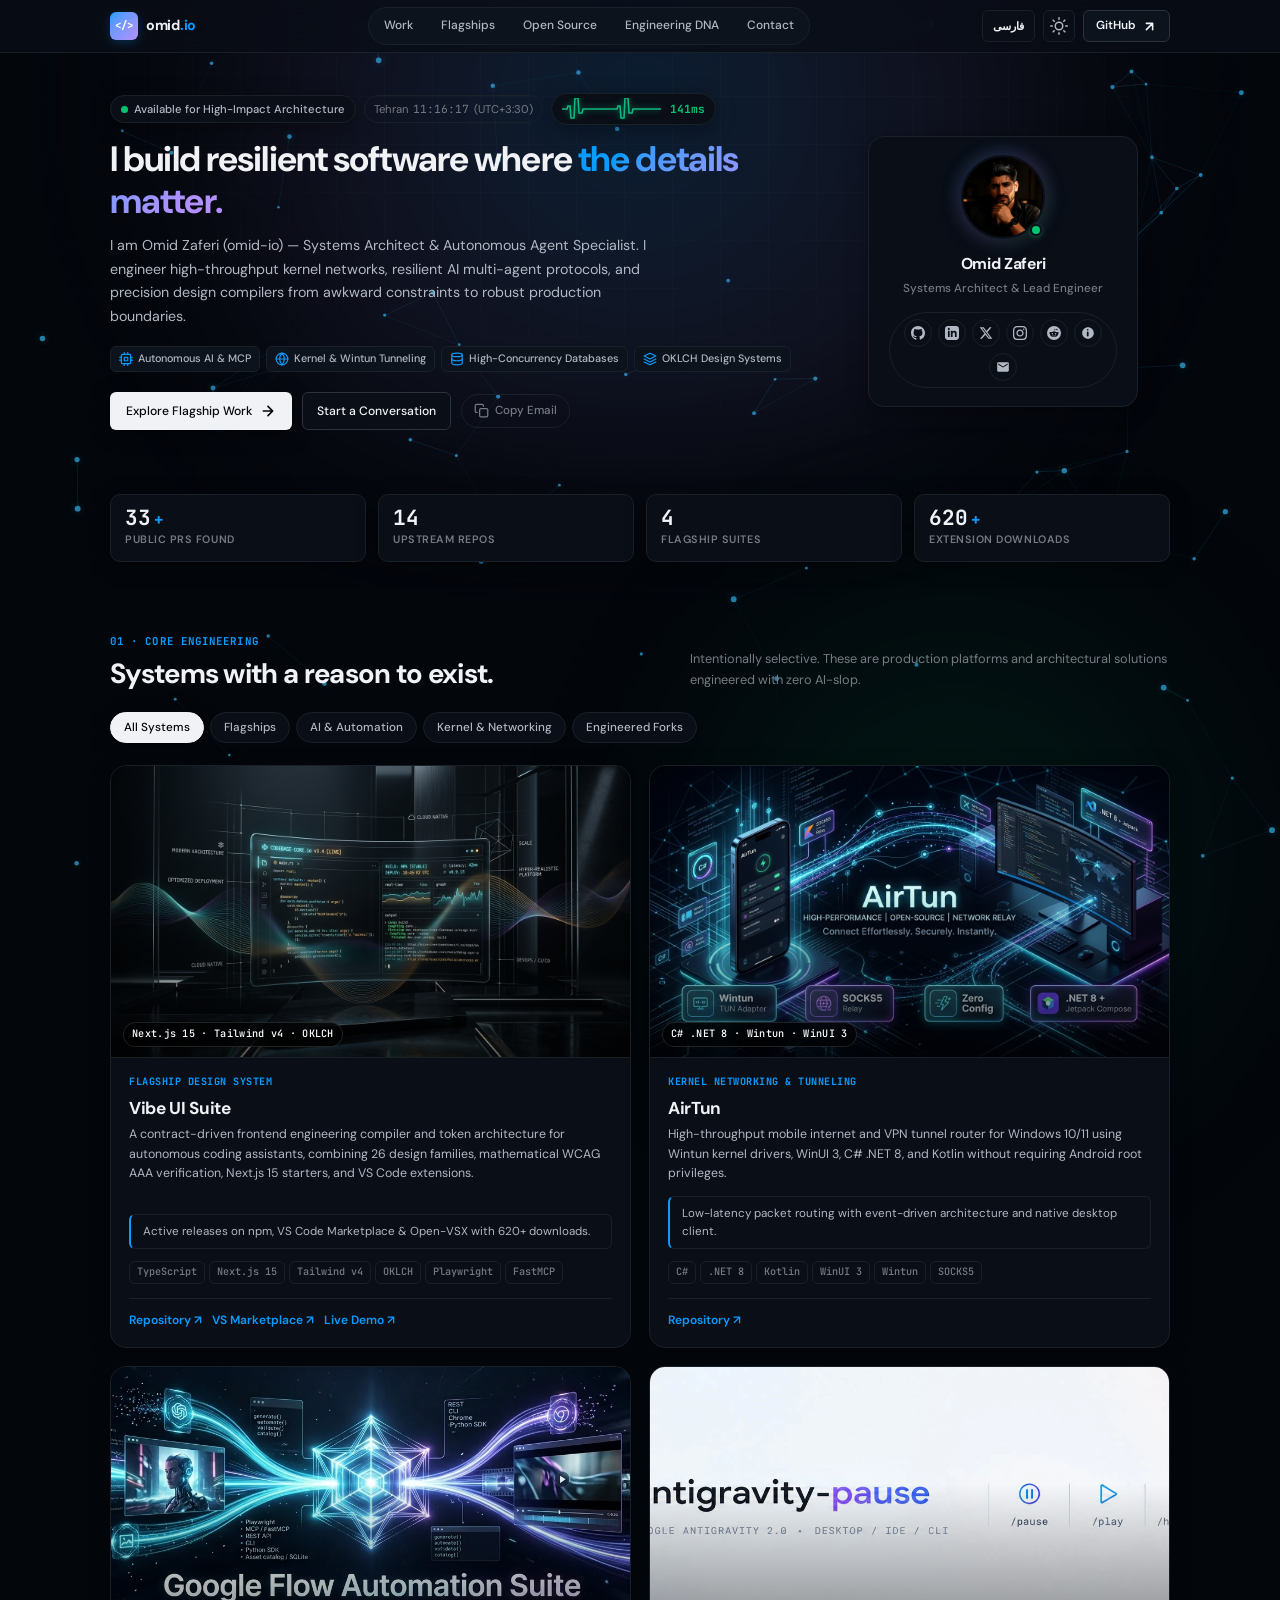
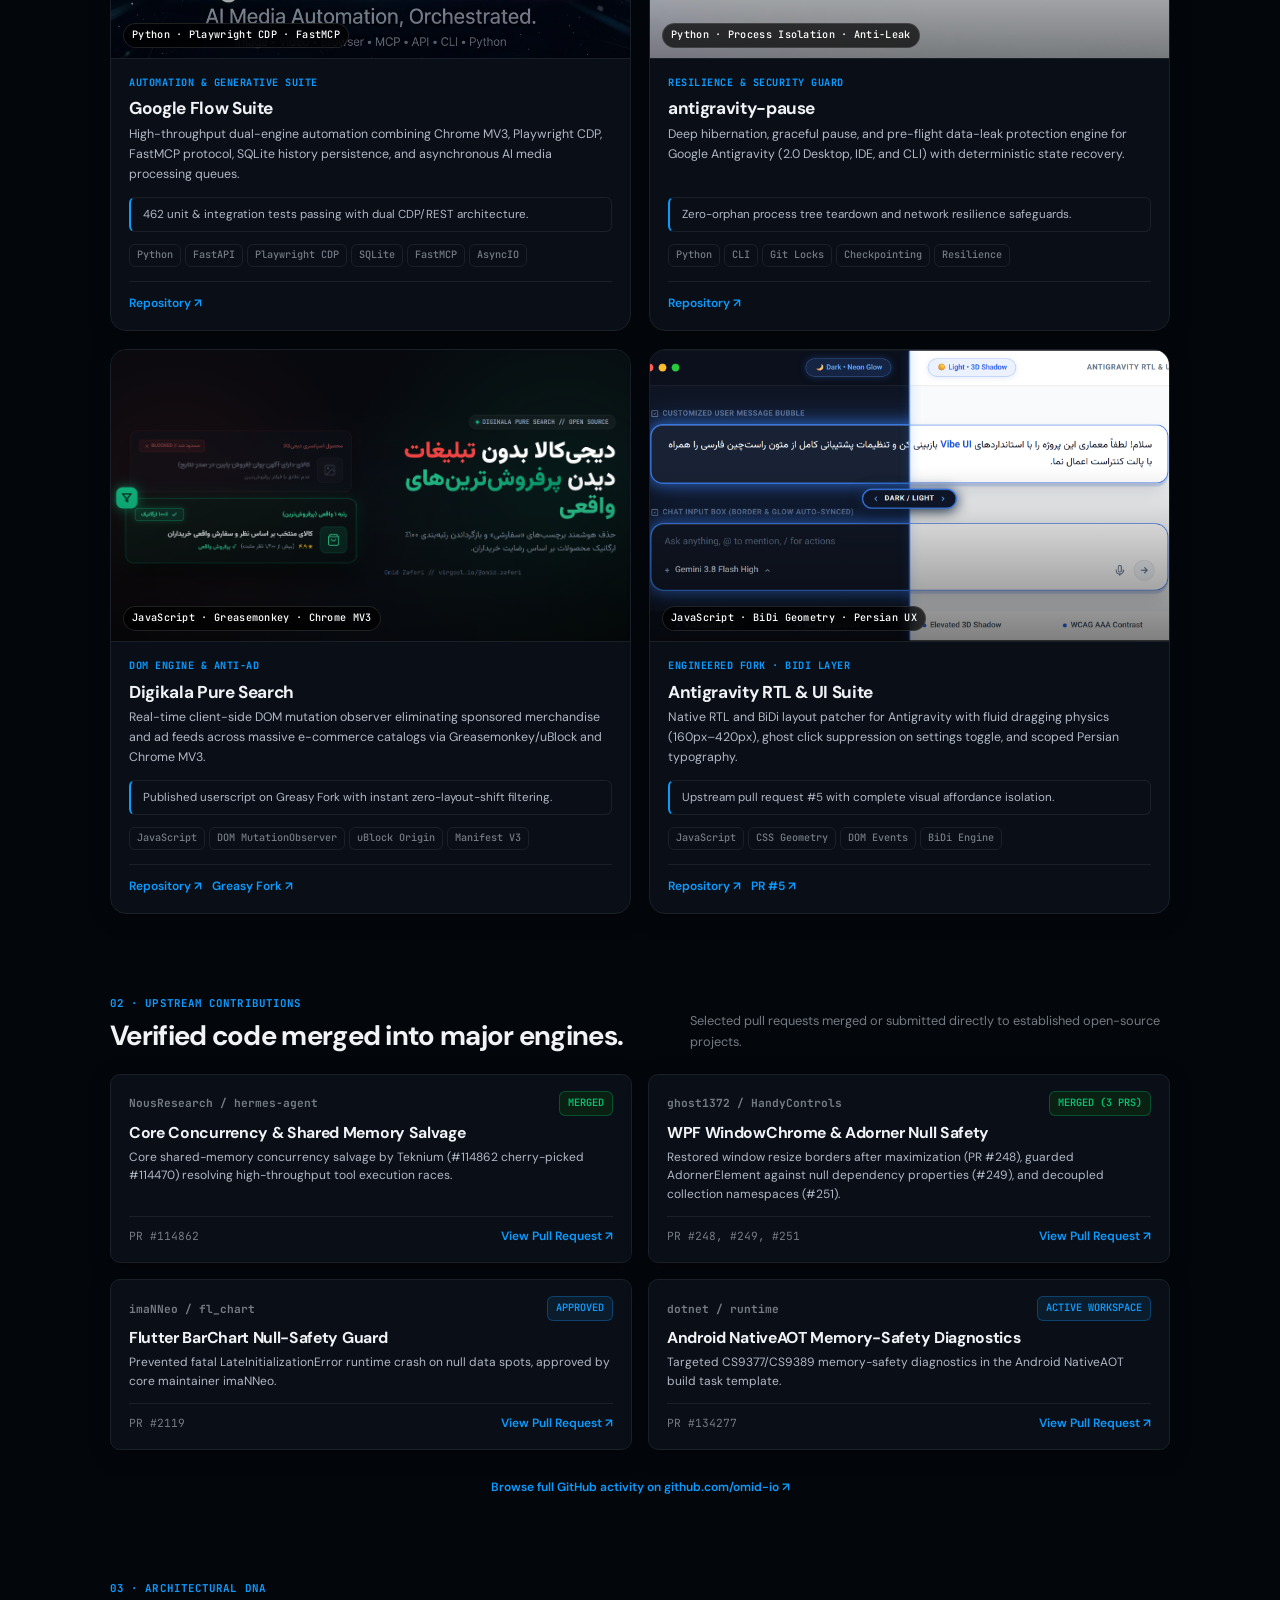
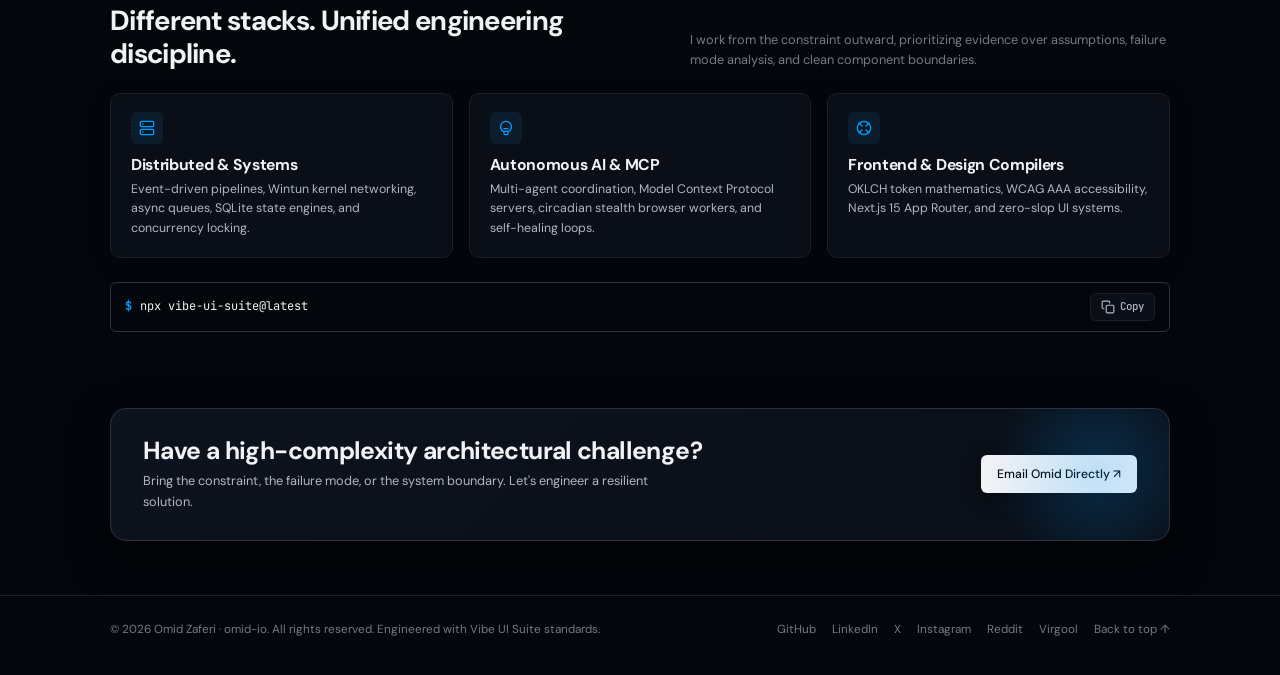
==== index.html @ 686bd42b "refactor(ui): apply true high-end minimalism, downscale typography and compact hero avatar" ====
<!DOCTYPE html>
<html lang="en" dir="ltr" data-theme="dark">
<head>
  <meta charset="utf-8">
  <meta name="viewport" content="width=device-width, initial-scale=1">
  <title>Omid Zaferi (omid-io) — Software Architect & Systems Engineer</title>
  
  <meta name="description" content="Omid Zaferi (omid-io) — Systems Architect & Autonomous Agent Specialist. Engineering high-throughput kernel networks, resilient AI multi-agent protocols, and precision design compilers.">
  <meta name="keywords" content="Omid Zaferi, omid-io, Software Architect, Systems Engineer, Autonomous AI Agents, FastMCP, Model Context Protocol, Wintun, Kernel Networking, Vibe UI Suite, C#, Python, TypeScript, Next.js">
  <meta name="author" content="Omid Zaferi">
  <meta name="robots" content="index, follow">
  
  <!-- Canonical & Multi-Language Alternates -->
  <link rel="canonical" href="https://omid-io.github.io/">
  <link rel="alternate" hreflang="en" href="https://omid-io.github.io/">
  <link rel="alternate" hreflang="fa" href="https://omid-io.github.io/">
  <link rel="alternate" hreflang="x-default" href="https://omid-io.github.io/">

  <!-- OpenGraph Metadata -->
  <meta property="og:type" content="profile">
  <meta property="og:site_name" content="omid.io">
  <meta property="og:url" content="https://omid-io.github.io/">
  <meta property="og:title" content="Omid Zaferi (omid-io) — Software Architect & Systems Engineer">
  <meta property="og:description" content="Engineering high-throughput kernel networks, resilient AI multi-agent protocols, and precision design compilers.">
  <meta property="og:image" content="https://github.com/omid-io/omid-io/raw/main/assets/omid_github_header_slim.jpg">
  <meta property="og:image:width" content="1200">
  <meta property="og:image:height" content="630">
  <meta property="og:image:alt" content="Omid Zaferi — Software Architect & Systems Engineer">
  <meta property="og:locale" content="en_US">
  <meta property="og:locale:alternate" content="fa_IR">

  <!-- Twitter Metadata -->
  <meta name="twitter:card" content="summary_large_image">
  <meta name="twitter:site" content="@omid_io">
  <meta name="twitter:creator" content="@omid_io">
  <meta name="twitter:title" content="Omid Zaferi (omid-io) — Software Architect & Systems Engineer">
  <meta name="twitter:description" content="Engineering high-throughput kernel networks, resilient AI multi-agent protocols, and precision design compilers.">
  <meta name="twitter:image" content="https://github.com/omid-io/omid-io/raw/main/assets/omid_github_header_slim.jpg">

  <!-- Favicon & Touch Icon -->
  <link rel="icon" href="assets/omid-portrait.png" type="image/png">
  <link rel="apple-touch-icon" href="assets/omid-portrait.png">

  <!-- Preconnect & External CSS -->
  <link rel="preconnect" href="https://fonts.googleapis.com">
  <link rel="preconnect" href="https://fonts.gstatic.com" crossorigin>
  <link rel="stylesheet" href="styles.css">

  <!-- Comprehensive Structured Data Graph (JSON-LD) -->
  <script type="application/ld+json">
  {
    "@context": "https://schema.org",
    "@graph": [
      {
        "@type": "WebSite",
        "@id": "https://omid-io.github.io/#website",
        "url": "https://omid-io.github.io/",
        "name": "Omid Zaferi Portfolio",
        "description": "Software Architect & Autonomous AI Agent Specialist",
        "publisher": {
          "@id": "https://omid-io.github.io/#person"
        },
        "inLanguage": ["en", "fa"]
      },
      {
        "@type": "ProfilePage",
        "@id": "https://omid-io.github.io/#profilepage",
        "url": "https://omid-io.github.io/",
        "name": "Omid Zaferi (omid-io) — Software Architect & Systems Engineer",
        "isPartOf": {
          "@id": "https://omid-io.github.io/#website"
        },
        "mainEntity": {
          "@id": "https://omid-io.github.io/#person"
        }
      },
      {
        "@type": "Person",
        "@id": "https://omid-io.github.io/#person",
        "name": "Omid Zaferi",
        "alternateName": "omid-io",
        "url": "https://omid-io.github.io/",
        "image": "https://omid-io.github.io/assets/omid-portrait.png",
        "jobTitle": "Software Architect & Systems Engineer",
        "knowsAbout": [
          "Systems Architecture",
          "Autonomous AI Agents",
          "Model Context Protocol (MCP)",
          "FastMCP",
          "Kernel Networking",
          "Wintun Drivers",
          "WinUI 3",
          ".NET 8",
          "Next.js 15",
          "Tailwind CSS v4",
          "OKLCH Design Systems",
          "WCAG AAA Accessibility"
        ],
        "knowsLanguage": ["en", "fa"],
        "sameAs": [
          "https://github.com/omid-io",
          "https://linkedin.com/in/omid-zaferi",
          "https://x.com/omid_io",
          "https://instagram.com/omid.zaferi",
          "https://www.reddit.com/user/omid-io/",
          "https://virgool.io/@omid.zaferi"
        ]
      },
      {
        "@type": "ItemList",
        "name": "Flagship Engineering Systems",
        "description": "Production platforms and architectural solutions engineered by Omid Zaferi",
        "itemListElement": [
          {
            "@type": "SoftwareApplication",
            "position": 1,
            "name": "Vibe UI Suite",
            "applicationCategory": "DeveloperApplication",
            "operatingSystem": "Cross-platform",
            "url": "https://github.com/omid-io/vibe-ui-suite",
            "description": "Contract-driven frontend engineering compiler and token architecture for autonomous coding assistants."
          },
          {
            "@type": "SoftwareApplication",
            "position": 2,
            "name": "AirTun",
            "applicationCategory": "NetworkingApplication",
            "operatingSystem": "Windows 10/11, Android",
            "url": "https://github.com/omid-io/AirTun",
            "description": "High-throughput mobile internet and VPN tunnel router using Wintun kernel drivers and WinUI 3."
          },
          {
            "@type": "SoftwareApplication",
            "position": 3,
            "name": "Google Flow Suite",
            "applicationCategory": "DeveloperApplication",
            "operatingSystem": "Cross-platform",
            "url": "https://github.com/omid-io/google-flow-suite",
            "description": "Dual-engine automation combining Chrome MV3, Playwright CDP, FastMCP, and SQLite history persistence."
          },
          {
            "@type": "SoftwareApplication",
            "position": 4,
            "name": "antigravity-pause",
            "applicationCategory": "SecurityApplication",
            "operatingSystem": "Cross-platform",
            "url": "https://github.com/omid-io/antigravity-pause",
            "description": "Deep hibernation, graceful pause, and pre-flight data-leak protection engine for Google Antigravity."
          },
          {
            "@type": "SoftwareApplication",
            "position": 5,
            "name": "Digikala Pure Search",
            "applicationCategory": "BrowserExtension",
            "operatingSystem": "Browser",
            "url": "https://github.com/omid-io/digikala-pure-search",
            "description": "Real-time client-side DOM mutation observer eliminating sponsored merchandise and ad feeds."
          },
          {
            "@type": "SoftwareApplication",
            "position": 6,
            "name": "Antigravity RTL & UI Suite",
            "applicationCategory": "BrowserExtension",
            "operatingSystem": "Browser",
            "url": "https://github.com/omid-io/antigravity-rtl",
            "description": "Native RTL and BiDi layout patcher for Google Antigravity with fluid dragging physics."
          }
        ]
      }
    ]
  }
  </script>
</head>

<body>
  <!-- Accessibility Skip Navigation Link -->
  <a href="#mainContent" class="skip-link">Skip to main content</a>

  <!-- Interactive Neural Mesh Background Canvas -->
  <canvas id="neural-canvas" aria-hidden="true"></canvas>

  <!-- Ambient Atmospheric Lighting Elements -->
  <div class="ambient-glow-top" aria-hidden="true"></div>
  <div class="ambient-glow-bottom" aria-hidden="true"></div>

  <!-- Primary Sticky Header Navigation -->
  <header class="site-header" role="banner">
    <div class="container nav-container">
      <a class="brand-link" href="#hero" aria-label="Omid Zaferi Home">
        <div class="brand-logo-frame">&lt;/&gt;</div>
        <span class="brand-name">omid<span>.io</span></span>
      </a>

      <nav class="nav-menu" id="navMenu" aria-label="Main Navigation">
        <a href="#work" class="nav-item" data-i18n="nav.work">Work</a>
        <a href="#flagships" class="nav-item" data-i18n="nav.flagships">Flagships</a>
        <a href="#opensource" class="nav-item" data-i18n="nav.opensource">Open Source</a>
        <a href="#dna" class="nav-item" data-i18n="nav.dna">Engineering DNA</a>
        <a href="#contact" class="nav-item" data-i18n="nav.contact">Contact</a>
      </nav>

      <div class="nav-actions">
        <!-- Language Switcher -->
        <button id="langSwitchBtn" class="lang-switch-btn" type="button" aria-label="Switch language">فارسی</button>

        <!-- Theme Toggle -->
        <button id="themeToggleBtn" class="icon-btn" type="button" aria-label="Toggle theme">
          <svg width="18" height="18" viewBox="0 0 24 24" fill="none" stroke="currentColor" stroke-width="2" stroke-linecap="round" stroke-linejoin="round">
            <circle cx="12" cy="12" r="5"></circle>
            <path d="M12 1v2M12 21v2M4.22 4.22l1.42 1.42M18.36 18.36l1.42 1.42M1 12h2M21 12h2M4.22 19.78l1.42-1.42M18.36 5.64l1.42-1.42"></path>
          </svg>
        </button>

        <!-- GitHub Profile Direct Link -->
        <a class="github-cta-btn" href="https://github.com/omid-io" target="_blank" rel="noreferrer" aria-label="GitHub Profile">
          <span>GitHub</span>
          <svg width="15" height="15" viewBox="0 0 24 24" fill="none" stroke="currentColor" stroke-width="2.5" stroke-linecap="round" stroke-linejoin="round" aria-hidden="true">
            <path d="M7 17l9.2-9.2M17 17V7H7"></path>
          </svg>
        </a>

        <!-- Mobile Drawer Toggle -->
        <button id="menuToggleBtn" class="icon-btn menu-toggle-btn" type="button" aria-label="Open mobile navigation">
          <svg width="20" height="20" viewBox="0 0 24 24" fill="none" stroke="currentColor" stroke-width="2" stroke-linecap="round" stroke-linejoin="round">
            <line x1="3" y1="12" x2="21" y2="12"></line>
            <line x1="3" y1="6" x2="21" y2="6"></line>
            <line x1="3" y1="18" x2="21" y2="18"></line>
          </svg>
        </button>
      </div>
    </div>
  </header>

  <main id="mainContent" role="main">
    <!-- Hero Section -->
    <section class="hero-section" id="hero">
      <div class="container hero-layout">
        <!-- Hero Information Column -->
        <div class="hero-info-col">
          <div class="status-pill-group">
            <div class="status-pill">
              <span class="pulse-dot" aria-hidden="true"></span>
              <span data-i18n="hero.status">Available for High-Impact Architecture</span>
            </div>
            <div class="clock-pill" id="tehranClock">
              Tehran <bdi class="mono-data">00:00:00</bdi> (UTC+3:30)
            </div>
            <div class="pulse-telemetry-badge" title="Anti-Leak Non-Sanctioned Probe Latency">
              <canvas id="pulse-canvas" width="100" height="22"></canvas>
              <span class="latency-indicator"><bdi id="live-latency-val" class="mono-data">138ms</bdi></span>
            </div>
          </div>

          <h1 class="hero-title">
            <span data-i18n="hero.greeting">I build resilient software where</span>
            <span class="accent-gradient" data-i18n="hero.greetingAccent">the details matter.</span>
          </h1>

          <p class="hero-description" data-i18n="hero.bio">
            I am Omid Zaferi (omid-io) — Systems Architect &amp; Autonomous Agent Specialist. I engineer high-throughput kernel networks, resilient AI multi-agent protocols, and precision design compilers from awkward constraints to robust production boundaries.
          </p>

          <div class="specialization-tags">
            <div class="spec-tag">
              <svg width="14" height="14" viewBox="0 0 24 24" fill="none" stroke="currentColor" stroke-width="2" stroke-linecap="round" stroke-linejoin="round" aria-hidden="true"><rect x="4" y="4" width="16" height="16" rx="2"/><rect x="9" y="9" width="6" height="6"/><path d="M9 1v3M15 1v3M9 20v3M15 20v3M20 9h3M20 14h3M1 9h3M1 14h3"/></svg>
              <span>Autonomous AI &amp; MCP</span>
            </div>
            <div class="spec-tag">
              <svg width="14" height="14" viewBox="0 0 24 24" fill="none" stroke="currentColor" stroke-width="2" stroke-linecap="round" stroke-linejoin="round" aria-hidden="true"><circle cx="12" cy="12" r="10"/><path d="M2 12h20M12 2a15.3 15.3 0 0 1 4 10 15.3 15.3 0 0 1-4 10 15.3 15.3 0 0 1-4-10 15.3 15.3 0 0 1 4-10z"/></svg>
              <span>Kernel &amp; Wintun Tunneling</span>
            </div>
            <div class="spec-tag">
              <svg width="14" height="14" viewBox="0 0 24 24" fill="none" stroke="currentColor" stroke-width="2" stroke-linecap="round" stroke-linejoin="round" aria-hidden="true"><ellipse cx="12" cy="5" rx="9" ry="3"/><path d="M21 12c0 1.66-4 3-9 3s-9-1.34-9-3"/><path d="M3 5v14c0 1.66 4 3 9 3s9-1.34 9-3V5"/></svg>
              <span>High-Concurrency Databases</span>
            </div>
            <div class="spec-tag">
              <svg width="14" height="14" viewBox="0 0 24 24" fill="none" stroke="currentColor" stroke-width="2" stroke-linecap="round" stroke-linejoin="round" aria-hidden="true"><polygon points="12 2 2 7 12 12 22 7 12 2"/><polyline points="2 17 12 22 22 17"/><polyline points="2 12 12 17 22 12"/></svg>
              <span>OKLCH Design Systems</span>
            </div>
          </div>

          <div class="hero-cta-group">
            <a href="#work" class="btn-primary">
              <span data-i18n="hero.ctaWork">Explore Flagship Work</span>
              <svg class="arrow-icon" width="16" height="16" viewBox="0 0 24 24" fill="none" stroke="currentColor" stroke-width="2.5" stroke-linecap="round" stroke-linejoin="round" aria-hidden="true">
                <path d="M5 12h14M12 5l7 7-7 7"></path>
              </svg>
            </a>

            <a href="#contact" class="btn-secondary" data-i18n="hero.ctaContact">Start a Conversation</a>

            <button id="copyEmailBtn" class="copy-email-btn" type="button" aria-label="Copy email address">
              <svg width="15" height="15" viewBox="0 0 24 24" fill="none" stroke="currentColor" stroke-width="2" stroke-linecap="round" stroke-linejoin="round" aria-hidden="true">
                <rect x="9" y="9" width="13" height="13" rx="2" ry="2"></rect>
                <path d="M5 15H4a2 2 0 0 1-2-2V4a2 2 0 0 1 2-2h9a2 2 0 0 1 2 2v1"></path>
              </svg>
              <span data-i18n="hero.copyEmail">Copy Email</span>
              <span id="copyTooltip" class="copy-tooltip" data-i18n="hero.emailCopied">Email Copied!</span>
            </button>
          </div>
        </div>

        <!-- Hero Visual Side: Personal Portrait & Social Dock -->
        <div class="hero-visual-card spotlight-card">
          <div class="avatar-halo-wrapper">
            <div class="avatar-halo-ring"></div>
            <div class="avatar-image-frame">
              <img src="assets/omid-portrait.png" alt="Omid Zaferi Portrait" width="84" height="84" loading="eager" decoding="async">
            </div>
            <div class="avatar-badge-online" title="Online & Operational"></div>
          </div>

          <div class="profile-card-name">Omid Zaferi</div>
          <p class="profile-card-role" data-i18n="hero.role">Systems Architect &amp; Lead Engineer</p>

          <!-- Social Media Dock -->
          <div class="social-dock" aria-label="Social Media Profiles">
            <!-- GitHub -->
            <a href="https://github.com/omid-io" target="_blank" rel="noreferrer" class="social-dock-link" aria-label="GitHub Profile" title="GitHub">
              <svg viewBox="0 0 24 24" aria-hidden="true"><path d="M12 0C5.37 0 0 5.37 0 12c0 5.31 3.435 9.795 8.205 11.385.6.105.825-.255.825-.57 0-.285-.015-1.23-.015-2.235-3.015.555-3.795-.735-4.035-1.41-.135-.345-.72-1.41-1.23-1.695-.42-.225-1.02-.78-.015-.795.945-.015 1.62.87 1.845 1.23 1.08 1.815 2.805 1.305 3.495.99.105-.78.42-1.305.765-1.605-2.67-.3-5.46-1.335-5.46-5.925 0-1.305.465-2.385 1.23-3.225-.12-.3-.54-1.53.12-3.18 0 0 1.005-.315 3.3 1.23.96-.27 1.98-.405 3-.405s2.04.135 3 .405c2.295-1.56 3.3-1.23 3.3-1.23.66 1.65.24 2.88.12 3.18.765.84 1.23 1.905 1.23 3.225 0 4.605-2.805 5.625-5.475 5.925.435.375.81 1.095.81 2.22 0 1.605-.015 2.895-.015 3.3 0 .315.225.69.825.57A12.02 12.02 0 0024 12c0-6.63-5.37-12-12-12z"/></svg>
            </a>

            <!-- LinkedIn -->
            <a href="https://linkedin.com/in/omid-zaferi" target="_blank" rel="noreferrer" class="social-dock-link" aria-label="LinkedIn Profile" title="LinkedIn">
              <svg viewBox="0 0 24 24" aria-hidden="true"><path d="M19 0h-14c-2.761 0-5 2.239-5 5v14c0 2.761 2.239 5 5 5h14c2.762 0 5-2.239 5-5v-14c0-2.761-2.238-5-5-5zm-11 19h-3v-11h3v11zm-1.5-12.268c-.966 0-1.75-.79-1.75-1.764s.784-1.764 1.75-1.764 1.75.79 1.75 1.764-.783 1.764-1.75 1.764zm13.5 12.268h-3v-5.604c0-3.368-4-3.113-4 0v5.604h-3v-11h3v1.765c1.396-2.586 7-2.777 7 2.476v6.759z"/></svg>
            </a>

            <!-- X / Twitter -->
            <a href="https://x.com/omid_io" target="_blank" rel="noreferrer" class="social-dock-link" aria-label="X Profile" title="X (Twitter)">
              <svg viewBox="0 0 24 24" aria-hidden="true"><path d="M18.244 2.25h3.308l-7.227 8.26 8.502 11.24H16.17l-5.214-6.817L4.99 21.75H1.68l7.73-8.835L1.254 2.25H8.08l4.713 6.231zm-1.161 17.52h1.833L7.084 4.126H5.117z"/></svg>
            </a>

            <!-- Instagram -->
            <a href="https://instagram.com/omid.zaferi" target="_blank" rel="noreferrer" class="social-dock-link" aria-label="Instagram Profile" title="Instagram (@omid.zaferi)">
              <svg viewBox="0 0 24 24" aria-hidden="true"><path d="M12 2.163c3.204 0 3.584.012 4.85.07 3.252.148 4.771 1.691 4.919 4.919.058 1.265.069 1.645.069 4.849 0 3.205-.012 3.584-.069 4.849-.149 3.225-1.664 4.771-4.919 4.919-1.266.058-1.644.07-4.85.07-3.204 0-3.584-.012-4.849-.07-3.26-.149-4.771-1.699-4.919-4.92-.058-1.265-.07-1.644-.07-4.849 0-3.204.013-3.583.07-4.849.149-3.227 1.664-4.771 4.919-4.919 1.266-.057 1.645-.069 4.849-.069zm0-2.163c-3.259 0-3.667.014-4.947.072-4.358.2-6.78 2.618-6.98 6.98-.059 1.281-.073 1.689-.073 4.948 0 3.259.014 3.668.072 4.948.2 4.358 2.618 6.78 6.98 6.98 1.281.058 1.689.072 4.948.072 3.259 0 3.668-.014 4.948-.072 4.354-.2 6.782-2.618 6.979-6.98.059-1.28.073-1.689.073-4.948 0-3.259-.014-3.667-.072-4.947-.196-4.354-2.617-6.78-6.979-6.98-1.281-.059-1.69-.073-4.949-.073zm0 5.838c-3.403 0-6.162 2.759-6.162 6.162s2.759 6.163 6.162 6.163 6.162-2.759 6.162-6.163c0-3.403-2.759-6.162-6.162-6.162zm0 10.162c-2.209 0-4-1.79-4-4 0-2.209 1.791-4 4-4s4 1.791 4 4c0 2.21-1.791 4-4 4zm6.406-11.845c-.796 0-1.441.645-1.441 1.44s.645 1.44 1.441 1.44c.795 0 1.439-.645 1.439-1.44s-.644-1.44-1.439-1.44z"/></svg>
            </a>

            <!-- Reddit -->
            <a href="https://www.reddit.com/user/omid-io/" target="_blank" rel="noreferrer" class="social-dock-link" aria-label="Reddit Profile" title="Reddit (u/omid-io)">
              <svg viewBox="0 0 24 24" aria-hidden="true"><path d="M12 0A12 12 0 0 0 0 12a12 12 0 0 0 12 12 12 12 0 0 0 12-12A12 12 0 0 0 12 0zm5.01 4.744c.688 0 1.25.561 1.25 1.249a1.25 1.25 0 0 1-2.498.056l-2.597-.547-.8 3.747c1.824.07 3.48.632 4.674 1.488.308-.309.73-.491 1.207-.491.968 0 1.754.786 1.754 1.754 0 .716-.435 1.333-1.01 1.614a3.111 3.111 0 0 1 .042.52c0 2.694-3.13 4.87-7.004 4.87-3.874 0-7.004-2.176-7.004-4.87 0-.183.015-.366.043-.534A1.748 1.748 0 0 1 4.028 12c0-.968.786-1.754 1.754-1.754.463 0 .898.196 1.207.49 1.207-.883 2.878-1.43 4.744-1.487l.885-4.182a.342.342 0 0 1 .14-.197.35.35 0 0 1 .238-.042l2.906.617a1.214 1.214 0 0 1 1.108-.701zM9.25 12C8.561 12 8 12.562 8 13.25c0 .687.561 1.248 1.25 1.248.687 0 1.248-.561 1.248-1.249 0-.688-.561-1.249-1.249-1.249zm5.5 0c-.687 0-1.248.561-1.248 1.25 0 .687.561 1.248 1.249 1.248.688 0 1.249-.561 1.249-1.249 0-.687-.562-1.249-1.25-1.249zm-5.466 3.99a.327.327 0 0 0-.231.094.33.33 0 0 0 0 .463c.842.842 2.484.913 2.961.913.477 0 2.105-.056 2.961-.913a.361.361 0 0 0 .029-.463.33.33 0 0 0-.464 0c-.547.533-1.684.73-2.512.73-.828 0-1.979-.196-2.512-.73a.326.326 0 0 0-.232-.095z"/></svg>
            </a>

            <!-- Virgool -->
            <a href="https://virgool.io/@omid.zaferi" target="_blank" rel="noreferrer" class="social-dock-link" aria-label="Virgool Profile" title="Virgool (ویرگول)">
              <svg viewBox="0 0 24 24" aria-hidden="true"><path d="M12 2C6.48 2 2 6.48 2 12s4.48 10 10 10 10-4.48 10-10S17.52 2 12 2zm1 14.5c0 .83-.67 1.5-1.5 1.5s-1.5-.67-1.5-1.5V11c0-.83.67-1.5 1.5-1.5s1.5.67 1.5 1.5v5.5zm-1.5-8.5c-.83 0-1.5-.67-1.5-1.5S10.67 5 11.5 5s1.5.67 1.5 1.5-.67 1.5-1.5 1.5z"/></svg>
            </a>

            <!-- Direct Email -->
            <a href="mailto:omidzaferi@gmail.com" class="social-dock-link" aria-label="Email Omid" title="Direct Email">
              <svg viewBox="0 0 24 24" aria-hidden="true"><path d="M20 4H4c-1.1 0-1.99.9-1.99 2L2 18c0 1.1.9 2 2 2h16c1.1 0 2-.9 2-2V6c0-1.1-.9-2-2-2zm0 4l-8 5-8-5V6l8 5 8-5v2z"/></svg>
            </a>
          </div>
        </div>
      </div>
    </section>

    <!-- Telemetry Bento Strip -->
    <section class="telemetry-strip" aria-label="Public Engineering Footprint">
      <div class="container">
        <div class="telemetry-grid">
          <div class="telemetry-card spotlight-card">
            <div class="telemetry-number"><bdi class="mono-data">33</bdi><span class="telemetry-plus">+</span></div>
            <div class="telemetry-label" data-i18n="hero.stats.prs">Public PRs Found</div>
          </div>
          <div class="telemetry-card spotlight-card">
            <div class="telemetry-number"><bdi class="mono-data">14</bdi></div>
            <div class="telemetry-label" data-i18n="hero.stats.upstream">Upstream Repos</div>
          </div>
          <div class="telemetry-card spotlight-card">
            <div class="telemetry-number"><bdi class="mono-data">4</bdi></div>
            <div class="telemetry-label" data-i18n="hero.stats.flagships">Flagship Suites</div>
          </div>
          <div class="telemetry-card spotlight-card">
            <div class="telemetry-number"><bdi class="mono-data">620</bdi><span class="telemetry-plus">+</span></div>
            <div class="telemetry-label" data-i18n="hero.stats.downloads">Extension Downloads</div>
          </div>
        </div>
      </div>
    </section>

    <!-- Core Systems & Flagships Section -->
    <section class="section-padding" id="work">
      <div class="container">
        <div class="section-head" id="flagships">
          <div>
            <div class="eyebrow" data-i18n="projects.eyebrow">01 · Core Engineering</div>
            <h2 class="section-title" data-i18n="projects.title">Systems with a reason to exist.</h2>
          </div>
          <p class="section-subtitle" data-i18n="projects.subtitle">
            Intentionally selective. These are production platforms and architectural solutions engineered with zero AI-slop.
          </p>
        </div>

        <!-- Filter Pill Tabs -->
        <div class="filter-tabs" role="tablist" aria-label="Filter Projects">
          <button class="filter-btn active" type="button" data-filter="all" data-i18n="filter.all">All Systems</button>
          <button class="filter-btn" type="button" data-filter="flagship" data-i18n="filter.flagship">Flagships</button>
          <button class="filter-btn" type="button" data-filter="ai" data-i18n="filter.ai">AI &amp; Automation</button>
          <button class="filter-btn" type="button" data-filter="network" data-i18n="filter.network">Kernel &amp; Networking</button>
          <button class="filter-btn" type="button" data-filter="extensions" data-i18n="filter.extensions">Engineered Forks</button>
        </div>

        <!-- Standardized 16:9 Banner Project Cards Grid -->
        <div class="projects-grid" id="projectsGrid">
          
          <!-- Project 1: Vibe UI Suite -->
          <article class="project-card spotlight-card" data-category="flagship ai">
            <div class="project-banner-frame">
              <img class="project-banner-img" src="assets/banners/vibe-ui-suite.jpg" alt="Vibe UI Suite Banner" loading="lazy" decoding="async">
              <div class="project-banner-overlay" aria-hidden="true"></div>
              <div class="project-banner-badge">Next.js 15 · Tailwind v4 · OKLCH</div>
            </div>
            <div class="project-card-body">
              <div class="project-card-header">
                <span class="project-tag" data-i18n="projects.items.vibe.tag">Flagship Design System</span>
              </div>
              <h3 class="project-card-title" data-i18n="projects.items.vibe.title">Vibe UI Suite</h3>
              <p class="project-card-desc" data-i18n="projects.items.vibe.desc">
                A contract-driven frontend engineering compiler and token architecture for autonomous coding assistants, combining 26 design families, mathematical WCAG AAA verification, Next.js 15 starters, and VS Code extensions.
              </p>
              <div class="project-proof-callout" data-i18n="projects.items.vibe.proof">
                Active releases on npm, VS Code Marketplace &amp; Open-VSX with 620+ downloads.
              </div>
              <div class="stack-chips-group">
                <span class="stack-chip">TypeScript</span>
                <span class="stack-chip">Next.js 15</span>
                <span class="stack-chip">Tailwind v4</span>
                <span class="stack-chip">OKLCH</span>
                <span class="stack-chip">Playwright</span>
                <span class="stack-chip">FastMCP</span>
              </div>
              <div class="project-card-actions">
                <a class="card-action-link" href="https://github.com/omid-io/vibe-ui-suite" target="_blank" rel="noreferrer" data-i18n="projects.viewRepo">Repository ↗</a>
                <a class="card-action-link" href="https://marketplace.visualstudio.com/items?itemName=omid-io.vibe-ui-vscode" target="_blank" rel="noreferrer" data-i18n="projects.vsMarketplace">VS Marketplace ↗</a>
                <a class="card-action-link" href="https://omid-io.github.io/vibe-ui-suite/" target="_blank" rel="noreferrer" data-i18n="projects.liveDemo">Live Demo ↗</a>
              </div>
            </div>
          </article>

          <!-- Project 2: AirTun -->
          <article class="project-card spotlight-card" data-category="flagship network">
            <div class="project-banner-frame">
              <img class="project-banner-img" src="assets/banners/airtun.jpg" alt="AirTun Banner" loading="lazy" decoding="async">
              <div class="project-banner-overlay" aria-hidden="true"></div>
              <div class="project-banner-badge">C# .NET 8 · Wintun · WinUI 3</div>
            </div>
            <div class="project-card-body">
              <div class="project-card-header">
                <span class="project-tag" data-i18n="projects.items.airtun.tag">Kernel Networking &amp; Tunneling</span>
              </div>
              <h3 class="project-card-title" data-i18n="projects.items.airtun.title">AirTun</h3>
              <p class="project-card-desc" data-i18n="projects.items.airtun.desc">
                High-throughput mobile internet and VPN tunnel router for Windows 10/11 using Wintun kernel drivers, WinUI 3, C# .NET 8, and Kotlin without requiring Android root privileges.
              </p>
              <div class="project-proof-callout" data-i18n="projects.items.airtun.proof">
                Low-latency packet routing with event-driven architecture and native desktop client.
              </div>
              <div class="stack-chips-group">
                <span class="stack-chip">C#</span>
                <span class="stack-chip">.NET 8</span>
                <span class="stack-chip">Kotlin</span>
                <span class="stack-chip">WinUI 3</span>
                <span class="stack-chip">Wintun</span>
                <span class="stack-chip">SOCKS5</span>
              </div>
              <div class="project-card-actions">
                <a class="card-action-link" href="https://github.com/omid-io/AirTun" target="_blank" rel="noreferrer" data-i18n="projects.viewRepo">Repository ↗</a>
              </div>
            </div>
          </article>

          <!-- Project 3: Google Flow Suite -->
          <article class="project-card spotlight-card" data-category="flagship ai">
            <div class="project-banner-frame">
              <img class="project-banner-img" src="assets/banners/google-flow-suite.webp" alt="Google Flow Suite Banner" loading="lazy" decoding="async">
              <div class="project-banner-overlay" aria-hidden="true"></div>
              <div class="project-banner-badge">Python · Playwright CDP · FastMCP</div>
            </div>
            <div class="project-card-body">
              <div class="project-card-header">
                <span class="project-tag" data-i18n="projects.items.flow.tag">Automation &amp; Generative Suite</span>
              </div>
              <h3 class="project-card-title" data-i18n="projects.items.flow.title">Google Flow Suite</h3>
              <p class="project-card-desc" data-i18n="projects.items.flow.desc">
                High-throughput dual-engine automation combining Chrome MV3, Playwright CDP, FastMCP protocol, SQLite history persistence, and asynchronous AI media processing queues.
              </p>
              <div class="project-proof-callout" data-i18n="projects.items.flow.proof">
                462 unit &amp; integration tests passing with dual CDP/REST architecture.
              </div>
              <div class="stack-chips-group">
                <span class="stack-chip">Python</span>
                <span class="stack-chip">FastAPI</span>
                <span class="stack-chip">Playwright CDP</span>
                <span class="stack-chip">SQLite</span>
                <span class="stack-chip">FastMCP</span>
                <span class="stack-chip">AsyncIO</span>
              </div>
              <div class="project-card-actions">
                <a class="card-action-link" href="https://github.com/omid-io/google-flow-suite" target="_blank" rel="noreferrer" data-i18n="projects.viewRepo">Repository ↗</a>
              </div>
            </div>
          </article>

          <!-- Project 4: antigravity-pause -->
          <article class="project-card spotlight-card" data-category="flagship ai">
            <div class="project-banner-frame">
              <img class="project-banner-img" src="assets/banners/antigravity-pause.webp" alt="Antigravity Pause Banner" loading="lazy" decoding="async">
              <div class="project-banner-overlay" aria-hidden="true"></div>
              <div class="project-banner-badge">Python · Process Isolation · Anti-Leak</div>
            </div>
            <div class="project-card-body">
              <div class="project-card-header">
                <span class="project-tag" data-i18n="projects.items.pause.tag">Resilience &amp; Security Guard</span>
              </div>
              <h3 class="project-card-title" data-i18n="projects.items.pause.title">antigravity-pause</h3>
              <p class="project-card-desc" data-i18n="projects.items.pause.desc">
                Deep hibernation, graceful pause, and pre-flight data-leak protection engine for Google Antigravity (2.0 Desktop, IDE, and CLI) with deterministic state recovery.
              </p>
              <div class="project-proof-callout" data-i18n="projects.items.pause.proof">
                Zero-orphan process tree teardown and network resilience safeguards.
              </div>
              <div class="stack-chips-group">
                <span class="stack-chip">Python</span>
                <span class="stack-chip">CLI</span>
                <span class="stack-chip">Git Locks</span>
                <span class="stack-chip">Checkpointing</span>
                <span class="stack-chip">Resilience</span>
              </div>
              <div class="project-card-actions">
                <a class="card-action-link" href="https://github.com/omid-io/antigravity-pause" target="_blank" rel="noreferrer" data-i18n="projects.viewRepo">Repository ↗</a>
              </div>
            </div>
          </article>

          <!-- Project 5: Digikala Pure Search -->
          <article class="project-card spotlight-card" data-category="extensions">
            <div class="project-banner-frame">
              <img class="project-banner-img" src="assets/banners/digikala-pure.png" alt="Digikala Pure Search Banner" loading="lazy" decoding="async">
              <div class="project-banner-overlay" aria-hidden="true"></div>
              <div class="project-banner-badge">JavaScript · Greasemonkey · Chrome MV3</div>
            </div>
            <div class="project-card-body">
              <div class="project-card-header">
                <span class="project-tag" data-i18n="projects.items.pure.tag">DOM Engine &amp; Anti-Ad</span>
              </div>
              <h3 class="project-card-title" data-i18n="projects.items.pure.title">Digikala Pure Search</h3>
              <p class="project-card-desc" data-i18n="projects.items.pure.desc">
                Real-time client-side DOM mutation observer eliminating sponsored merchandise and ad feeds across massive e-commerce catalogs via Greasemonkey/uBlock and Chrome MV3.
              </p>
              <div class="project-proof-callout" data-i18n="projects.items.pure.proof">
                Published userscript on Greasy Fork with instant zero-layout-shift filtering.
              </div>
              <div class="stack-chips-group">
                <span class="stack-chip">JavaScript</span>
                <span class="stack-chip">DOM MutationObserver</span>
                <span class="stack-chip">uBlock Origin</span>
                <span class="stack-chip">Manifest V3</span>
              </div>
              <div class="project-card-actions">
                <a class="card-action-link" href="https://github.com/omid-io/digikala-pure-search" target="_blank" rel="noreferrer" data-i18n="projects.viewRepo">Repository ↗</a>
                <a class="card-action-link" href="https://greasyfork.org/en/scripts/593664-digikala-pure-search" target="_blank" rel="noreferrer">Greasy Fork ↗</a>
              </div>
            </div>
          </article>

          <!-- Project 6: Antigravity RTL & UI Suite -->
          <article class="project-card spotlight-card" data-category="extensions">
            <div class="project-banner-frame">
              <img class="project-banner-img" src="assets/banners/antigravity-rtl.png" alt="Antigravity RTL Suite Banner" loading="lazy" decoding="async">
              <div class="project-banner-overlay" aria-hidden="true"></div>
              <div class="project-banner-badge">JavaScript · BiDi Geometry · Persian UX</div>
            </div>
            <div class="project-card-body">
              <div class="project-card-header">
                <span class="project-tag" data-i18n="projects.items.rtl.tag">Engineered Fork · BiDi Layer</span>
              </div>
              <h3 class="project-card-title" data-i18n="projects.items.rtl.title">Antigravity RTL &amp; UI Suite</h3>
              <p class="project-card-desc" data-i18n="projects.items.rtl.desc">
                Native RTL and BiDi layout patcher for Antigravity with fluid dragging physics (160px–420px), ghost click suppression on settings toggle, and scoped Persian typography.
              </p>
              <div class="project-proof-callout" data-i18n="projects.items.rtl.proof">
                Upstream pull request #5 with complete visual affordance isolation.
              </div>
              <div class="stack-chips-group">
                <span class="stack-chip">JavaScript</span>
                <span class="stack-chip">CSS Geometry</span>
                <span class="stack-chip">DOM Events</span>
                <span class="stack-chip">BiDi Engine</span>
              </div>
              <div class="project-card-actions">
                <a class="card-action-link" href="https://github.com/omid-io/antigravity-rtl" target="_blank" rel="noreferrer" data-i18n="projects.viewRepo">Repository ↗</a>
                <a class="card-action-link" href="https://github.com/mmnaderi/antigravity-rtl/pull/5" target="_blank" rel="noreferrer">PR #5 ↗</a>
              </div>
            </div>
          </article>

        </div>
      </div>
    </section>

    <!-- Upstream Open Source Contributions -->
    <section class="section-padding" id="opensource">
      <div class="container">
        <div class="section-head">
          <div>
            <div class="eyebrow" data-i18n="upstream.eyebrow">02 · Upstream Contributions</div>
            <h2 class="section-title" data-i18n="upstream.title">Verified code merged into major engines.</h2>
          </div>
          <p class="section-subtitle" data-i18n="upstream.subtitle">
            Selected pull requests merged or submitted directly to established open-source projects.
          </p>
        </div>

        <div class="upstream-grid">
          <!-- Hermes Agent -->
          <article class="upstream-card spotlight-card">
            <div class="upstream-card-top">
              <span class="upstream-org">NousResearch / hermes-agent</span>
              <span class="upstream-badge badge-merged">Merged</span>
            </div>
            <h3 class="upstream-title">Core Concurrency &amp; Shared Memory Salvage</h3>
            <p class="upstream-desc">
              Core shared-memory concurrency salvage by Teknium (#114862 cherry-picked #114470) resolving high-throughput tool execution races.
            </p>
            <div class="upstream-footer">
              <span class="upstream-pr-id"><bdi>PR #114862</bdi></span>
              <a class="card-action-link" href="https://github.com/NousResearch/hermes-agent/pull/114862" target="_blank" rel="noreferrer">View Pull Request ↗</a>
            </div>
          </article>

          <!-- HandyControls -->
          <article class="upstream-card spotlight-card">
            <div class="upstream-card-top">
              <span class="upstream-org">ghost1372 / HandyControls</span>
              <span class="upstream-badge badge-merged">Merged (3 PRs)</span>
            </div>
            <h3 class="upstream-title">WPF WindowChrome &amp; Adorner Null Safety</h3>
            <p class="upstream-desc">
              Restored window resize borders after maximization (PR #248), guarded AdornerElement against null dependency properties (#249), and decoupled collection namespaces (#251).
            </p>
            <div class="upstream-footer">
              <span class="upstream-pr-id"><bdi>PR #248, #249, #251</bdi></span>
              <a class="card-action-link" href="https://github.com/ghost1372/HandyControls/pull/248" target="_blank" rel="noreferrer">View Pull Request ↗</a>
            </div>
          </article>

          <!-- fl_chart -->
          <article class="upstream-card spotlight-card">
            <div class="upstream-card-top">
              <span class="upstream-org">imaNNeo / fl_chart</span>
              <span class="upstream-badge badge-approved">Approved</span>
            </div>
            <h3 class="upstream-title">Flutter BarChart Null-Safety Guard</h3>
            <p class="upstream-desc">
              Prevented fatal LateInitializationError runtime crash on null data spots, approved by core maintainer imaNNeo.
            </p>
            <div class="upstream-footer">
              <span class="upstream-pr-id"><bdi>PR #2119</bdi></span>
              <a class="card-action-link" href="https://github.com/imaNNeo/fl_chart/pull/2119" target="_blank" rel="noreferrer">View Pull Request ↗</a>
            </div>
          </article>

          <!-- .NET Runtime -->
          <article class="upstream-card spotlight-card">
            <div class="upstream-card-top">
              <span class="upstream-org">dotnet / runtime</span>
              <span class="upstream-badge badge-approved">Active Workspace</span>
            </div>
            <h3 class="upstream-title">Android NativeAOT Memory-Safety Diagnostics</h3>
            <p class="upstream-desc">
              Targeted CS9377/CS9389 memory-safety diagnostics in the Android NativeAOT build task template.
            </p>
            <div class="upstream-footer">
              <span class="upstream-pr-id"><bdi>PR #134277</bdi></span>
              <a class="card-action-link" href="https://github.com/dotnet/runtime/pull/134277" target="_blank" rel="noreferrer">View Pull Request ↗</a>
            </div>
          </article>
        </div>

        <div style="margin-top: 24px; text-align: center;">
          <a class="card-action-link" href="https://github.com/omid-io?tab=activity" target="_blank" rel="noreferrer" data-i18n="upstream.browseAll">
            Browse full GitHub activity on github.com/omid-io ↗
          </a>
        </div>
      </div>
    </section>

    <!-- Engineering DNA Section -->
    <section class="section-padding" id="dna">
      <div class="container">
        <div class="section-head">
          <div>
            <div class="eyebrow" data-i18n="dna.eyebrow">03 · Architectural DNA</div>
            <h2 class="section-title" data-i18n="dna.title">Different stacks. Unified engineering discipline.</h2>
          </div>
          <p class="section-subtitle" data-i18n="dna.subtitle">
            I work from the constraint outward, prioritizing evidence over assumptions, failure mode analysis, and clean component boundaries.
          </p>
        </div>

        <div class="dna-grid">
          <!-- Col 1 -->
          <div class="dna-card spotlight-card">
            <div class="dna-icon-frame">
              <svg width="22" height="22" viewBox="0 0 24 24" fill="none" stroke="currentColor" stroke-width="2" stroke-linecap="round" stroke-linejoin="round" aria-hidden="true"><rect x="2" y="2" width="20" height="8" rx="2" ry="2"/><rect x="2" y="14" width="20" height="8" rx="2" ry="2"/><line x1="6" y1="6" x2="6.01" y2="6"/><line x1="6" y1="18" x2="6.01" y2="18"/></svg>
            </div>
            <h3 class="dna-title" data-i18n="dna.col1Title">Distributed &amp; Systems</h3>
            <p class="dna-desc" data-i18n="dna.col1Desc">
              Event-driven pipelines, Wintun kernel networking, async queues, SQLite state engines, and concurrency locking.
            </p>
          </div>

          <!-- Col 2 -->
          <div class="dna-card spotlight-card">
            <div class="dna-icon-frame">
              <svg width="22" height="22" viewBox="0 0 24 24" fill="none" stroke="currentColor" stroke-width="2" stroke-linecap="round" stroke-linejoin="round" aria-hidden="true"><path d="M12 2a8 8 0 0 0-8 8c0 3.36 2.08 6.23 5 7.42V20a2 2 0 0 0 2 2h2a2 2 0 0 0 2-2v-2.58c2.92-1.19 5-4.06 5-7.42a8 8 0 0 0-8-8z"/><line x1="9" y1="13" x2="15" y2="13"/><line x1="10" y1="17" x2="14" y2="17"/></svg>
            </div>
            <h3 class="dna-title" data-i18n="dna.col2Title">Autonomous AI &amp; MCP</h3>
            <p class="dna-desc" data-i18n="dna.col2Desc">
              Multi-agent coordination, Model Context Protocol servers, circadian stealth browser workers, and self-healing loops.
            </p>
          </div>

          <!-- Col 3 -->
          <div class="dna-card spotlight-card">
            <div class="dna-icon-frame">
              <svg width="22" height="22" viewBox="0 0 24 24" fill="none" stroke="currentColor" stroke-width="2" stroke-linecap="round" stroke-linejoin="round" aria-hidden="true"><circle cx="12" cy="12" r="10"/><path d="m4.93 4.93 4.24 4.24M14.83 14.83l4.24 4.24M14.83 9.17l4.24-4.24M4.93 19.07l4.24-4.24"/></svg>
            </div>
            <h3 class="dna-title" data-i18n="dna.col3Title">Frontend &amp; Design Compilers</h3>
            <p class="dna-desc" data-i18n="dna.col3Desc">
              OKLCH token mathematics, WCAG AAA accessibility, Next.js 15 App Router, and zero-slop UI systems.
            </p>
          </div>
        </div>

        <!-- Interactive Terminal Box -->
        <div class="terminal-box">
          <div class="terminal-command">
            <span class="terminal-prompt">$</span>
            <bdi class="mono-data">npx vibe-ui-suite@latest</bdi>
          </div>
          <button id="terminalCopyBtn" class="terminal-copy-btn" type="button" aria-label="Copy terminal command">
            <svg width="14" height="14" viewBox="0 0 24 24" fill="none" stroke="currentColor" stroke-width="2" stroke-linecap="round" stroke-linejoin="round" aria-hidden="true"><rect x="9" y="9" width="13" height="13" rx="2" ry="2"/><path d="M5 15H4a2 2 0 0 1-2-2V4a2 2 0 0 1 2-2h9a2 2 0 0 1 2 2v1"/></svg>
            <span>Copy</span>
          </button>
        </div>
      </div>
    </section>

    <!-- High-Impact CTA Section -->
    <section class="cta-section" id="contact">
      <div class="container">
        <div class="cta-banner">
          <div>
            <h2 class="cta-title" data-i18n="cta.title">Have a high-complexity architectural challenge?</h2>
            <p class="cta-desc" data-i18n="cta.desc">
              Bring the constraint, the failure mode, or the system boundary. Let's engineer a resilient solution.
            </p>
          </div>
          <a class="btn-primary" href="mailto:omidzaferi@gmail.com">
            <span data-i18n="cta.emailBtn">Email Omid Directly ↗</span>
          </a>
        </div>
      </div>
    </section>
  </main>

  <!-- Site Footer -->
  <footer class="site-footer" role="contentinfo">
    <div class="container footer-inner">
      <div>
        © <span id="currentYear">2026</span> Omid Zaferi · omid-io. <span data-i18n="footer.rights">All rights reserved. Engineered with Vibe UI Suite standards.</span>
      </div>

      <div class="footer-social-links">
        <a href="https://github.com/omid-io" target="_blank" rel="noreferrer">GitHub</a>
        <a href="https://linkedin.com/in/omid-zaferi" target="_blank" rel="noreferrer">LinkedIn</a>
        <a href="https://x.com/omid_io" target="_blank" rel="noreferrer">X</a>
        <a href="https://instagram.com/omid.zaferi" target="_blank" rel="noreferrer">Instagram</a>
        <a href="https://www.reddit.com/user/omid-io/" target="_blank" rel="noreferrer">Reddit</a>
        <a href="https://virgool.io/@omid.zaferi" target="_blank" rel="noreferrer">Virgool</a>
        <a href="#hero" data-i18n="footer.top">Back to top ↑</a>
      </div>
    </div>
  </footer>

  <!-- Portfolio Logic -->
  <script src="main.js"></script>
</body>
</html>
---- styles.css ----
/* ==========================================================================
   VIBE UI SUITE — PORTFOLIO DESIGN SYSTEM CORE (2026)
   Architect: Omid Zaferi (omid-io)
   Aesthetic: Minimalist High-Performance Engineering + Luxury Glass 2.0
   Color Space: OKLCH with WCAG AAA Contrast
   Direction: Bi-Directional (Strict Semantic RTL + Monospace LTR Isolation)
   ========================================================================== */

@import url('https://fonts.googleapis.com/css2?family=DM+Sans:ital,opsz,wght@0,9..40,300..800;1,9..40,300..800&family=JetBrains+Mono:ital,wght@0,300..800;1,300..800&family=Vazirmatn:wght@300;400;500;600;700;800&display=swap');

:root {
  /* OKLCH Porcelain Snow (Light Mode) */
  --bg: oklch(0.985 0.004 260);
  --bg-subtle: oklch(0.965 0.008 260);
  --surface: oklch(1 0 0);
  --surface-hover: oklch(0.975 0.006 260);
  --surface-elevated: oklch(1 0 0);
  --surface-glass: oklch(1 0 0 / 0.82);

  --border: oklch(0.90 0.01 260);
  --border-strong: oklch(0.82 0.02 260);
  --border-bright: oklch(0.60 0.18 255 / 0.35);

  --text-primary: oklch(0.14 0.02 260);
  --text-secondary: oklch(0.38 0.02 260);
  --text-muted: oklch(0.55 0.015 260);
  --text-subtle: oklch(0.70 0.01 260);

  --accent: oklch(0.52 0.22 255);
  --accent-hover: oklch(0.46 0.23 255);
  --accent-soft: oklch(0.94 0.04 255);
  --accent-glow: oklch(0.52 0.22 255 / 0.16);

  --emerald: oklch(0.58 0.18 152);
  --emerald-soft: oklch(0.95 0.04 152);
  --purple: oklch(0.54 0.20 295);
  --amber: oklch(0.68 0.17 68);

  --radius-xs: 6px;
  --radius-sm: 10px;
  --radius-md: 16px;
  --radius-lg: 24px;
  --radius-pill: 9999px;

  --shadow-sm: 0 4px 16px oklch(0.14 0.02 260 / 0.04);
  --shadow-md: 0 12px 32px oklch(0.14 0.02 260 / 0.07);
  --shadow-lg: 0 24px 64px oklch(0.14 0.02 260 / 0.10);
  --shadow-glow: 0 0 32px var(--accent-glow);

  --ease-spring: cubic-bezier(0.16, 1, 0.3, 1);
  --ease-smooth: cubic-bezier(0.4, 0, 0.2, 1);

  --font-sans: "DM Sans", -apple-system, BlinkMacSystemFont, "Segoe UI", Roboto, sans-serif;
  --font-mono: "JetBrains Mono", ui-monospace, SFMono-Regular, Menlo, monospace;
  --font-fa: "Vazirmatn", "DM Sans", sans-serif;

  --max-width: 1060px;
}

html[data-theme="dark"] {
  /* OKLCH Obsidian Velvet (Dark Mode) */
  --bg: oklch(0.12 0.015 260);
  --bg-subtle: oklch(0.15 0.018 260);
  --surface: oklch(0.165 0.02 260);
  --surface-hover: oklch(0.205 0.024 260);
  --surface-elevated: oklch(0.185 0.022 260);
  --surface-glass: oklch(0.165 0.02 260 / 0.78);

  --border: oklch(0.24 0.018 260);
  --border-strong: oklch(0.32 0.022 260);
  --border-bright: oklch(0.68 0.18 250 / 0.40);

  --text-primary: oklch(0.96 0.005 260);
  --text-secondary: oklch(0.78 0.018 260);
  --text-muted: oklch(0.58 0.015 260);
  --text-subtle: oklch(0.42 0.01 260);

  --accent: oklch(0.68 0.19 250);
  --accent-hover: oklch(0.74 0.18 250);
  --accent-soft: oklch(0.22 0.04 250);
  --accent-glow: oklch(0.68 0.19 250 / 0.22);

  --emerald: oklch(0.72 0.18 155);
  --emerald-soft: oklch(0.22 0.04 155);
  --purple: oklch(0.74 0.18 295);
  --amber: oklch(0.78 0.16 70);

  --shadow-sm: 0 4px 20px oklch(0 0 0 / 0.35);
  --shadow-md: 0 16px 40px oklch(0 0 0 / 0.50);
  --shadow-lg: 0 28px 75px oklch(0 0 0 / 0.65);
  --shadow-glow: 0 0 40px var(--accent-glow);
}

/* ==========================================================================
   Base & Reset
   ========================================================================== */

*, *::before, *::after {
  box-sizing: border-box;
  margin: 0;
  padding: 0;
}

html {
  scroll-behavior: smooth;
  color-scheme: light dark;
  font-size: 15px;
}

body {
  min-height: 100vh;
  background-color: var(--bg);
  color: var(--text-primary);
  font-family: var(--font-sans);
  line-height: 1.65;
  -webkit-font-smoothing: antialiased;
  -moz-osx-font-smoothing: grayscale;
  position: relative;
  overflow-x: hidden;
  transition: background-color 0.25s var(--ease-smooth), color 0.25s var(--ease-smooth);
}

/* Accessibility Skip Link */
.skip-link {
  position: absolute;
  top: -120px;
  inset-inline-start: 24px;
  background-color: var(--text-primary);
  color: var(--bg);
  padding: 8px 16px;
  border-radius: var(--radius-xs);
  z-index: 9999;
  font-size: 0.875rem;
  font-weight: 600;
  text-decoration: none;
  box-shadow: var(--shadow-md);
  transition: top 0.2s var(--ease-spring);
}

.skip-link:focus {
  top: 16px;
}

/* Persian Language Font & Fine-Tuned Typography Calibration */
html[lang="fa"] {
  font-size: 13.5px; /* Compact root scale for elegant, non-bloated Persian typography */
}

html[lang="fa"] body {
  font-family: var(--font-fa);
  line-height: 1.7;
}

html[lang="fa"] h1, 
html[lang="fa"] h2, 
html[lang="fa"] h3, 
html[lang="fa"] h4,
html[lang="fa"] h5,
html[lang="fa"] h6 {
  letter-spacing: normal;
  font-weight: 700;
  line-height: 1.35;
}

html[lang="fa"] .hero-title {
  font-size: clamp(1.35rem, 2.4vw, 1.85rem);
  line-height: 1.35;
  letter-spacing: normal;
  font-weight: 700;
}

html[lang="fa"] .hero-description {
  font-size: 0.925rem;
  line-height: 1.75;
  max-width: 540px;
}

html[lang="fa"] .section-title {
  font-size: clamp(1.15rem, 1.8vw, 1.55rem);
  line-height: 1.35;
  letter-spacing: normal;
  font-weight: 700;
}

html[lang="fa"] .section-subtitle {
  font-size: 0.825rem;
  line-height: 1.65;
}

html[lang="fa"] .project-card-title {
  font-size: 1.05rem;
  line-height: 1.35;
  letter-spacing: normal;
  font-weight: 700;
}

html[lang="fa"] .project-card-desc {
  font-size: 0.8rem;
  line-height: 1.65;
}

html[lang="fa"] .project-proof-callout {
  font-size: 0.75rem;
  line-height: 1.55;
}

html[lang="fa"] .project-tag {
  font-size: 0.68rem;
  font-weight: 600;
  letter-spacing: normal;
  text-transform: none;
}

html[lang="fa"] .upstream-title {
  font-size: 0.95rem;
  line-height: 1.35;
  letter-spacing: normal;
  font-weight: 600;
}

html[lang="fa"] .upstream-desc {
  font-size: 0.78rem;
  line-height: 1.6;
}

html[lang="fa"] .dna-title {
  font-size: 1rem;
  line-height: 1.35;
  letter-spacing: normal;
  font-weight: 700;
}

html[lang="fa"] .dna-desc {
  font-size: 0.8rem;
  line-height: 1.65;
}

html[lang="fa"] .cta-title {
  font-size: clamp(1.2rem, 1.9vw, 1.55rem);
  line-height: 1.35;
  letter-spacing: normal;
  font-weight: 700;
}

html[lang="fa"] .cta-desc {
  font-size: 0.85rem;
  line-height: 1.65;
}

html[lang="fa"] .profile-card-name {
  font-size: 1.05rem;
  letter-spacing: normal;
}

html[lang="fa"] .profile-card-role {
  font-size: 0.75rem;
  line-height: 1.4;
}

html[lang="fa"] .status-pill,
html[lang="fa"] .clock-pill,
html[lang="fa"] .spec-tag {
  font-size: 0.72rem;
}

html[lang="fa"] .nav-item {
  font-size: 0.8rem;
}

html[lang="fa"] .filter-btn {
  font-size: 0.75rem;
}

html[lang="fa"] .btn-primary,
html[lang="fa"] .btn-secondary,
html[lang="fa"] .copy-email-btn {
  font-size: 0.8rem;
}

html[lang="fa"] .footer-inner {
  font-size: 0.78rem;
  line-height: 1.6;
}

html[lang="fa"] .eyebrow {
  letter-spacing: normal;
  font-size: 0.72rem;
}

/* Semantic LTR Isolation for Numbers and Code */
bdi, .bdi, code, pre, .mono-data, .metric-number, .stat-value {
  direction: ltr !important;
  unicode-bidi: isolate;
  font-family: var(--font-mono) !important;
}

/* ==========================================================================
   Vibe UI Suite: Semantic RTL & Macro Layout Preservation
   Rule: Macro layout coordinates, grid tracks, and navbars remain locked in LTR.
   RTL applies strictly to textual semantics, headings, prose, and list content.
   ========================================================================== */

html[dir="rtl"] .nav-container,
html[dir="rtl"] .hero-layout,
html[dir="rtl"] .telemetry-grid,
html[dir="rtl"] .projects-grid,
html[dir="rtl"] .upstream-grid,
html[dir="rtl"] .dna-grid,
html[dir="rtl"] .cta-banner,
html[dir="rtl"] .footer-inner,
html[dir="rtl"] .social-dock,
html[dir="rtl"] .nav-actions,
html[dir="rtl"] .specialization-tags,
html[dir="rtl"] .stack-chips-group,
html[dir="rtl"] .filter-tabs {
  direction: ltr; /* Keeps macro coordinate system and columns physically locked */
}

/* Explicit textual RTL for content containers */
html[dir="rtl"] .hero-info-col,
html[dir="rtl"] .hero-visual-card,
html[dir="rtl"] .project-card-body,
html[dir="rtl"] .upstream-card,
html[dir="rtl"] .dna-card,
html[dir="rtl"] .section-head,
html[dir="rtl"] .cta-banner > div,
html[dir="rtl"] .telemetry-card,
html[dir="rtl"] .nav-item {
  direction: rtl;
  text-align: start;
}

html[dir="rtl"] .hero-cta-group {
  direction: rtl;
}

html[dir="rtl"] .status-pill-group {
  direction: rtl;
}

html[dir="rtl"] .project-card-actions {
  direction: rtl;
}

html[dir="rtl"] .upstream-footer {
  direction: rtl;
}

html[dir="rtl"] .terminal-box {
  direction: ltr;
}

/* Background Architectural Ambient Grid */
body::before {
  content: "";
  position: fixed;
  inset: 0;
  pointer-events: none;
  z-index: 0;
  opacity: 0.35;
  background-image: 
    linear-gradient(var(--border) 1px, transparent 1px),
    linear-gradient(90deg, var(--border) 1px, transparent 1px);
  background-size: 48px 48px;
  mask-image: radial-gradient(ellipse 90% 70% at 50% 10%, black 20%, transparent 80%);
}

html[data-theme="dark"] body::before {
  opacity: 0.16;
}

/* ==========================================================================
   Interactive Background Canvas & Ambient Atmospheric Lighting
   ========================================================================== */

#neural-canvas {
  position: fixed;
  inset: 0;
  width: 100%;
  height: 100%;
  pointer-events: none;
  z-index: 0;
  opacity: 0.85;
}

html:not([data-theme="dark"]) #neural-canvas {
  opacity: 0.38;
}

.ambient-glow-top {
  position: fixed;
  top: -240px;
  left: 50%;
  transform: translateX(-50%);
  width: 1200px;
  height: 700px;
  background: radial-gradient(circle, oklch(0.68 0.19 250 / 0.18) 0%, oklch(0.74 0.18 295 / 0.08) 45%, transparent 75%);
  pointer-events: none;
  z-index: 0;
  filter: blur(80px);
}

.ambient-glow-bottom {
  position: fixed;
  bottom: -280px;
  right: -100px;
  width: 850px;
  height: 650px;
  background: radial-gradient(circle, oklch(0.72 0.18 155 / 0.12) 0%, transparent 65%);
  pointer-events: none;
  z-index: 0;
  filter: blur(90px);
}

/* Linear-Style Mouse Spotlight on Cards */
.spotlight-card {
  position: relative;
  overflow: hidden;
}

.spotlight-card::before {
  content: "";
  position: absolute;
  inset: 0;
  border-radius: inherit;
  padding: 1px;
  background: radial-gradient(
    480px circle at var(--mouse-x, -500px) var(--mouse-y, -500px),
    oklch(0.68 0.19 250 / 0.45),
    transparent 65%
  );
  -webkit-mask: linear-gradient(#fff 0 0) content-box, linear-gradient(#fff 0 0);
  -webkit-mask-composite: xor;
  mask-composite: exclude;
  pointer-events: none;
  z-index: 3;
  opacity: 0;
  transition: opacity 0.3s var(--ease-spring);
}

.spotlight-card:hover::before {
  opacity: 1;
}

/* Live ECG Telemetry Badge */
.pulse-telemetry-badge {
  display: inline-flex;
  align-items: center;
  gap: 8px;
  padding: 4px 10px;
  border-radius: var(--radius-pill);
  background-color: var(--surface);
  border: 1px solid var(--border);
  box-shadow: var(--shadow-sm);
}

.pulse-telemetry-badge canvas {
  display: block;
}

.latency-indicator {
  font-family: var(--font-mono);
  font-size: 0.75rem;
  font-weight: 700;
  color: var(--emerald);
}

/* Typography Defaults */
h1, h2, h3, h4, h5, h6 {
  font-weight: 700;
  line-height: 1.15;
  letter-spacing: -0.035em;
  color: var(--text-primary);
}


p {
  color: var(--text-secondary);
}

a {
  color: inherit;
  text-decoration: none;
  transition: color 0.2s var(--ease-smooth);
}

button {
  font: inherit;
  border: none;
  background: none;
  cursor: pointer;
}

img {
  max-width: 100%;
  height: auto;
  display: block;
}

.container {
  width: min(var(--max-width), calc(100% - 48px));
  margin-inline: auto;
  position: relative;
  z-index: 1;
}

/* ==========================================================================
   Navigation Bar
   ========================================================================== */

.site-header {
  position: sticky;
  top: 0;
  z-index: 200;
  background-color: var(--surface-glass);
  backdrop-filter: blur(20px);
  -webkit-backdrop-filter: blur(20px);
  border-bottom: 1px solid var(--border);
  transition: border-color 0.25s var(--ease-smooth), background-color 0.25s var(--ease-smooth);
}

.nav-container {
  display: flex;
  align-items: center;
  justify-content: space-between;
  min-height: 52px;
  gap: 16px;
}

.brand-link {
  display: inline-flex;
  align-items: center;
  gap: 8px;
  font-weight: 700;
  font-size: 0.95rem;
  letter-spacing: -0.02em;
  color: var(--text-primary);
}

.brand-logo-frame {
  width: 28px;
  height: 28px;
  border-radius: var(--radius-xs);
  background: linear-gradient(135deg, var(--accent), var(--purple));
  display: grid;
  place-items: center;
  color: #ffffff;
  font-family: var(--font-mono);
  font-size: 0.72rem;
  font-weight: 700;
  box-shadow: 0 3px 10px var(--accent-glow);
}

.brand-name span {
  color: var(--accent);
}

.nav-menu {
  display: flex;
  align-items: center;
  gap: 4px;
  background: var(--surface-elevated);
  padding: 3px;
  border-radius: var(--radius-pill);
  border: 1px solid var(--border);
}

.nav-item {
  padding: 5px 12px;
  border-radius: var(--radius-pill);
  font-size: 0.8rem;
  font-weight: 500;
  color: var(--text-secondary);
  transition: all 0.2s var(--ease-smooth);
}

.nav-item:hover, .nav-item.active {
  color: var(--text-primary);
  background-color: var(--surface-hover);
}

.nav-actions {
  display: flex;
  align-items: center;
  gap: 8px;
}

/* Utility Control Buttons (Theme, Language, Github) */
.icon-btn {
  display: inline-flex;
  align-items: center;
  justify-content: center;
  width: 32px;
  height: 32px;
  border-radius: var(--radius-xs);
  border: 1px solid var(--border);
  background-color: var(--surface);
  color: var(--text-secondary);
  transition: all 0.2s var(--ease-spring);
}

.icon-btn:hover {
  color: var(--text-primary);
  border-color: var(--border-strong);
  background-color: var(--surface-hover);
  transform: translateY(-1px);
}

.lang-switch-btn {
  display: inline-flex;
  align-items: center;
  gap: 4px;
  height: 32px;
  padding: 0 10px;
  border-radius: var(--radius-xs);
  border: 1px solid var(--border);
  background-color: var(--surface);
  color: var(--text-primary);
  font-size: 0.75rem;
  font-weight: 600;
  transition: all 0.2s var(--ease-spring);
}

.lang-switch-btn:hover {
  border-color: var(--accent);
  background-color: var(--surface-hover);
  transform: translateY(-1px);
}

.github-cta-btn {
  display: inline-flex;
  align-items: center;
  gap: 6px;
  height: 32px;
  padding: 0 12px;
  border-radius: var(--radius-xs);
  border: 1px solid var(--border-strong);
  background-color: var(--surface-elevated);
  color: var(--text-primary);
  font-size: 0.78rem;
  font-weight: 600;
  transition: all 0.2s var(--ease-spring);
}

.github-cta-btn:hover {
  border-color: var(--accent);
  box-shadow: var(--shadow-sm);
  transform: translateY(-1px);
}

.menu-toggle-btn {
  display: none;
}

/* ==========================================================================
   Hero Section & Personal Identity
   ========================================================================== */

.hero-section {
  padding: 40px 0 28px;
  position: relative;
}

.hero-layout {
  display: grid;
  grid-template-columns: 1.35fr 0.65fr;
  gap: 32px;
  align-items: center;
}

/* Status Pill with Pulsing Live Indicator */
.status-pill-group {
  display: flex;
  flex-wrap: wrap;
  align-items: center;
  gap: 8px;
  margin-bottom: 14px;
}

.status-pill {
  display: inline-flex;
  align-items: center;
  gap: 6px;
  padding: 4px 10px;
  border-radius: var(--radius-pill);
  background-color: var(--surface);
  border: 1px solid var(--border);
  font-size: 0.75rem;
  font-weight: 500;
  color: var(--text-secondary);
  box-shadow: var(--shadow-sm);
}

.pulse-dot {
  width: 7px;
  height: 7px;
  border-radius: 50%;
  background-color: var(--emerald);
  box-shadow: 0 0 0 0 oklch(0.72 0.18 155 / 0.5);
  animation: pulse-ring 2.2s infinite cubic-bezier(0.4, 0, 0.6, 1);
}

@keyframes pulse-ring {
  0% {
    box-shadow: 0 0 0 0 oklch(0.72 0.18 155 / 0.6);
  }
  70% {
    box-shadow: 0 0 0 6px oklch(0.72 0.18 155 / 0);
  }
  100% {
    box-shadow: 0 0 0 0 oklch(0.72 0.18 155 / 0);
  }
}

.clock-pill {
  display: inline-flex;
  align-items: center;
  gap: 5px;
  padding: 4px 9px;
  border-radius: var(--radius-pill);
  background-color: var(--surface-subtle);
  border: 1px solid var(--border);
  font-size: 0.75rem;
  color: var(--text-muted);
}

.hero-title {
  font-size: clamp(1.75rem, 3.2vw, 2.35rem);
  font-weight: 700;
  line-height: 1.18;
  letter-spacing: -0.025em;
  margin-bottom: 12px;
}

.hero-title .accent-gradient {
  background: linear-gradient(135deg, var(--accent) 20%, var(--purple) 85%);
  -webkit-background-clip: text;
  -webkit-text-fill-color: transparent;
}

.hero-description {
  font-size: 0.95rem;
  line-height: 1.65;
  color: var(--text-secondary);
  max-width: 560px;
  margin-bottom: 18px;
}

/* Specialization Micro-Tags */
.specialization-tags {
  display: flex;
  flex-wrap: wrap;
  gap: 6px;
  margin-bottom: 20px;
}

.spec-tag {
  display: inline-flex;
  align-items: center;
  gap: 5px;
  padding: 3px 8px;
  border-radius: var(--radius-xs);
  background-color: var(--surface-elevated);
  border: 1px solid var(--border);
  font-size: 0.72rem;
  font-weight: 500;
  color: var(--text-secondary);
}

.spec-tag svg {
  color: var(--accent);
}

/* Call to Action Buttons */
.hero-cta-group {
  display: flex;
  flex-wrap: wrap;
  align-items: center;
  gap: 10px;
  margin-bottom: 20px;
}

.btn-primary {
  display: inline-flex;
  align-items: center;
  justify-content: center;
  gap: 8px;
  min-height: 38px;
  padding: 0 16px;
  border-radius: var(--radius-xs);
  background-color: var(--text-primary);
  color: var(--bg);
  font-size: 0.8125rem;
  font-weight: 500;
  transition: all 0.22s var(--ease-spring);
  box-shadow: var(--shadow-sm);
}

.btn-primary:hover {
  transform: translateY(-1px);
  box-shadow: var(--shadow-md);
  color: var(--bg);
}

.btn-secondary {
  display: inline-flex;
  align-items: center;
  justify-content: center;
  gap: 6px;
  min-height: 38px;
  padding: 0 14px;
  border-radius: var(--radius-xs);
  background-color: var(--surface);
  border: 1px solid var(--border-strong);
  color: var(--text-primary);
  font-size: 0.8125rem;
  font-weight: 500;
  transition: all 0.22s var(--ease-spring);
}

.btn-secondary:hover {
  background-color: var(--surface-hover);
  border-color: var(--accent);
  transform: translateY(-1px);
  box-shadow: var(--shadow-sm);
}

/* Directional Arrow Icon Handling */
.arrow-icon {
  transition: transform 0.2s var(--ease-spring);
}

.btn-primary:hover .arrow-icon,
.btn-secondary:hover .arrow-icon {
  transform: translateX(3px);
}

html[dir="rtl"] .arrow-icon {
  transform: scaleX(-1);
}

html[dir="rtl"] .btn-primary:hover .arrow-icon,
html[dir="rtl"] .btn-secondary:hover .arrow-icon {
  transform: scaleX(-1) translateX(3px);
}

/* Copy Email Micro-Action with Tooltip */
.copy-email-btn {
  position: relative;
  display: inline-flex;
  align-items: center;
  gap: 6px;
  padding: 6px 12px;
  border-radius: var(--radius-pill);
  background-color: var(--surface-subtle);
  border: 1px solid var(--border);
  font-size: 0.775rem;
  font-weight: 500;
  color: var(--text-muted);
  transition: all 0.2s var(--ease-spring);
}

.copy-email-btn:hover {
  color: var(--text-primary);
  border-color: var(--border-strong);
  background-color: var(--surface);
}

.copy-tooltip {
  position: absolute;
  bottom: calc(100% + 8px);
  inset-inline-start: 50%;
  transform: translateX(-50%) translateY(4px);
  padding: 5px 10px;
  background-color: var(--text-primary);
  color: var(--bg);
  font-size: 0.75rem;
  font-weight: 600;
  border-radius: var(--radius-xs);
  white-space: nowrap;
  opacity: 0;
  visibility: hidden;
  pointer-events: none;
  transition: all 0.18s var(--ease-spring);
  box-shadow: var(--shadow-md);
  z-index: 10;
}

.copy-tooltip.show {
  opacity: 1;
  visibility: visible;
  transform: translateX(-50%) translateY(0);
}

/* ==========================================================================
   Hero Visual Side: Personal Portrait & Social Media Dock
   ========================================================================== */

.hero-visual-card {
  position: relative;
  background: var(--surface);
  border: 1px solid var(--border);
  border-radius: var(--radius-md);
  padding: 18px 20px;
  box-shadow: var(--shadow-sm);
  display: flex;
  flex-direction: column;
  align-items: center;
  text-align: center;
  backdrop-filter: blur(16px);
  -webkit-backdrop-filter: blur(16px);
  transition: border-color 0.25s var(--ease-smooth);
  max-width: 270px;
  margin-inline: auto;
}

.hero-visual-card:hover {
  border-color: var(--border-bright);
}

/* Studio Portrait with Subtle Halo */
.avatar-halo-wrapper {
  position: relative;
  width: 84px;
  height: 84px;
  margin-bottom: 12px;
}

.avatar-halo-ring {
  position: absolute;
  inset: -4px;
  border-radius: 50%;
  background: linear-gradient(135deg, var(--accent), var(--purple), var(--emerald));
  opacity: 0.25;
  filter: blur(8px);
  transition: opacity 0.3s ease, filter 0.3s ease;
}

.hero-visual-card:hover .avatar-halo-ring {
  opacity: 0.45;
  filter: blur(12px);
}

.avatar-image-frame {
  position: relative;
  width: 100%;
  height: 100%;
  border-radius: 50%;
  overflow: hidden;
  border: 2px solid var(--surface);
  background-color: var(--surface-hover);
  box-shadow: var(--shadow-sm);
  z-index: 2;
}

.avatar-image-frame img {
  width: 100%;
  height: 100%;
  object-fit: cover;
  transition: transform 0.4s var(--ease-spring);
}

.hero-visual-card:hover .avatar-image-frame img {
  transform: scale(1.04);
}

.avatar-badge-online {
  position: absolute;
  bottom: 3px;
  inset-inline-end: 3px;
  width: 12px;
  height: 12px;
  border-radius: 50%;
  background-color: var(--emerald);
  border: 2px solid var(--surface);
  z-index: 3;
  box-shadow: 0 1px 4px oklch(0.72 0.18 155 / 0.4);
}

.profile-card-name {
  font-size: 1.05rem;
  font-weight: 700;
  letter-spacing: -0.02em;
  margin-bottom: 2px;
}

.profile-card-role {
  font-size: 0.775rem;
  font-weight: 500;
  color: var(--text-muted);
  margin-bottom: 14px;
}

/* Comprehensive Social Media Dock */
.social-dock {
  display: flex;
  flex-wrap: wrap;
  align-items: center;
  justify-content: center;
  gap: 6px;
  padding: 6px 10px;
  border-radius: var(--radius-pill);
  background-color: var(--surface-subtle);
  border: 1px solid var(--border);
  width: 100%;
  max-width: 240px;
}

.social-dock-link {
  display: inline-flex;
  align-items: center;
  justify-content: center;
  width: 28px;
  height: 28px;
  border-radius: 50%;
  color: var(--text-secondary);
  background-color: var(--surface);
  border: 1px solid var(--border);
  transition: all 0.2s var(--ease-spring);
  position: relative;
}

.social-dock-link:hover {
  color: var(--accent);
  border-color: var(--accent);
  background-color: var(--surface-hover);
  transform: translateY(-1px);
}

.social-dock-link svg {
  width: 14px;
  height: 14px;
  fill: currentColor;
}

/* ==========================================================================
   Telemetry Bento Strip
   ========================================================================== */

.telemetry-strip {
  padding: 16px 0 28px;
}

.telemetry-grid {
  display: grid;
  grid-template-columns: repeat(4, 1fr);
  gap: 12px;
}

.telemetry-card {
  padding: 12px 14px;
  border-radius: var(--radius-sm);
  background-color: var(--surface);
  border: 1px solid var(--border);
  box-shadow: var(--shadow-sm);
  display: flex;
  flex-direction: column;
  gap: 3px;
  transition: all 0.22s var(--ease-spring);
}

.telemetry-card:hover {
  border-color: var(--border-strong);
  transform: translateY(-1px);
  box-shadow: var(--shadow-md);
}

.telemetry-number {
  font-family: var(--font-mono);
  font-size: 1.4rem;
  font-weight: 700;
  line-height: 1;
  color: var(--text-primary);
  display: flex;
  align-items: baseline;
  gap: 3px;
}

.telemetry-plus {
  color: var(--accent);
  font-size: 1.05rem;
}

.telemetry-label {
  font-size: 0.72rem;
  font-weight: 600;
  color: var(--text-muted);
  text-transform: uppercase;
  letter-spacing: 0.05em;
}

html[lang="fa"] .telemetry-label {
  letter-spacing: normal;
  text-transform: none;
}

/* ==========================================================================
   Section Header & Filtering System
   ========================================================================== */

.section-padding {
  padding: 38px 0;
}

.section-head {
  display: flex;
  align-items: flex-end;
  justify-content: space-between;
  gap: 24px;
  margin-bottom: 22px;
}

.eyebrow {
  display: inline-flex;
  align-items: center;
  gap: 6px;
  font-family: var(--font-mono);
  font-size: 0.72rem;
  font-weight: 700;
  color: var(--accent);
  letter-spacing: 0.1em;
  text-transform: uppercase;
  margin-bottom: 6px;
}

html[lang="fa"] .eyebrow {
  letter-spacing: normal;
}

.section-title {
  font-size: clamp(1.35rem, 2.2vw, 1.85rem);
  font-weight: 700;
  line-height: 1.2;
  letter-spacing: -0.025em;
}

.section-subtitle {
  max-width: 480px;
  font-size: 0.85rem;
  line-height: 1.6;
  color: var(--text-muted);
}

/* Project Filter Tabs */
.filter-tabs {
  display: flex;
  flex-wrap: wrap;
  gap: 6px;
  margin-bottom: 22px;
}

.filter-btn {
  padding: 5px 13px;
  border-radius: var(--radius-pill);
  border: 1px solid var(--border);
  background-color: var(--surface);
  color: var(--text-secondary);
  font-size: 0.78rem;
  font-weight: 500;
  transition: all 0.2s var(--ease-spring);
}

.filter-btn:hover {
  background-color: var(--surface-hover);
  color: var(--text-primary);
  border-color: var(--border-strong);
}

.filter-btn.active {
  background-color: var(--text-primary);
  color: var(--bg);
  border-color: var(--text-primary);
  box-shadow: var(--shadow-sm);
}

/* ==========================================================================
   Standardized 16:9 Banner Project Cards Grid
   ========================================================================== */

.projects-grid {
  display: grid;
  grid-template-columns: repeat(2, 1fr);
  gap: 18px;
}

.project-card {
  border-radius: var(--radius-md);
  background-color: var(--surface);
  border: 1px solid var(--border);
  box-shadow: var(--shadow-sm);
  overflow: hidden;
  display: flex;
  flex-direction: column;
  transition: all 0.28s var(--ease-spring);
  position: relative;
}

.project-card:hover {
  border-color: var(--border-bright);
  transform: translateY(-2px);
  box-shadow: var(--shadow-md);
}

/* STRICT 16:9 ASPECT RATIO BANNER CONTAINER */
.project-banner-frame {
  position: relative;
  width: 100%;
  aspect-ratio: 16 / 9;
  overflow: hidden;
  background-color: var(--surface-subtle);
  border-bottom: 1px solid var(--border);
}

.project-banner-img {
  width: 100%;
  height: 100%;
  object-fit: cover;
  object-position: center;
  transition: transform 0.5s var(--ease-spring);
}

.project-card:hover .project-banner-img {
  transform: scale(1.03);
}

/* Banner Overlay & Floating Badge */
.project-banner-overlay {
  position: absolute;
  inset: 0;
  background: linear-gradient(180deg, transparent 40%, oklch(0 0 0 / 0.50) 100%);
  pointer-events: none;
}

.project-banner-badge {
  position: absolute;
  bottom: 10px;
  inset-inline-start: 12px;
  z-index: 2;
  padding: 3px 8px;
  border-radius: var(--radius-pill);
  background-color: oklch(0 0 0 / 0.70);
  backdrop-filter: blur(8px);
  -webkit-backdrop-filter: blur(8px);
  color: #ffffff;
  font-family: var(--font-mono);
  font-size: 0.68rem;
  font-weight: 500;
  letter-spacing: 0.03em;
  border: 1px solid oklch(1 0 0 / 0.12);
}

/* Card Body Content */
.project-card-body {
  padding: 16px 18px;
  display: flex;
  flex-direction: column;
  flex-grow: 1;
}

.project-card-header {
  display: flex;
  align-items: center;
  justify-content: space-between;
  gap: 10px;
  margin-bottom: 8px;
}

.project-tag {
  font-family: var(--font-mono);
  font-size: 0.68rem;
  font-weight: 700;
  color: var(--accent);
  text-transform: uppercase;
  letter-spacing: 0.05em;
}

html[lang="fa"] .project-tag {
  letter-spacing: normal;
  text-transform: none;
}

.project-card-title {
  font-size: 1.15rem;
  font-weight: 700;
  letter-spacing: -0.02em;
  margin-bottom: 6px;
  color: var(--text-primary);
}

.project-card-desc {
  font-size: 0.825rem;
  line-height: 1.6;
  color: var(--text-secondary);
  margin-bottom: 12px;
  flex-grow: 1;
}

/* Architectural Proof Block */
.project-proof-callout {
  padding: 8px 12px;
  border-radius: var(--radius-xs);
  background-color: var(--surface-subtle);
  border-inline-start: 2px solid var(--accent);
  font-size: 0.775rem;
  color: var(--text-secondary);
  margin-bottom: 12px;
  line-height: 1.5;
  border-top: 1px solid var(--border);
  border-bottom: 1px solid var(--border);
  border-inline-end: 1px solid var(--border);
}

/* Stack Chips */
.stack-chips-group {
  display: flex;
  flex-wrap: wrap;
  gap: 4px;
  margin-bottom: 14px;
}

.stack-chip {
  padding: 2px 7px;
  border-radius: var(--radius-xs);
  background-color: var(--surface-subtle);
  border: 1px solid var(--border);
  font-family: var(--font-mono);
  font-size: 0.68rem;
  font-weight: 500;
  color: var(--text-muted);
}

/* Card Action Links */
.project-card-actions {
  display: flex;
  flex-wrap: wrap;
  align-items: center;
  gap: 10px;
  margin-top: auto;
  padding-top: 12px;
  border-top: 1px solid var(--border);
}

.card-action-link {
  display: inline-flex;
  align-items: center;
  gap: 4px;
  font-size: 0.8rem;
  font-weight: 600;
  color: var(--accent);
  transition: all 0.2s var(--ease-spring);
}

.card-action-link:hover {
  color: var(--accent-hover);
  transform: translateY(-1px);
}

/* ==========================================================================
   Upstream Open Source Track Record
   ========================================================================== */

.upstream-grid {
  display: grid;
  grid-template-columns: 1fr 1fr;
  gap: 16px;
}

.upstream-card {
  padding: 16px 18px;
  border-radius: var(--radius-sm);
  background-color: var(--surface);
  border: 1px solid var(--border);
  box-shadow: var(--shadow-sm);
  display: flex;
  flex-direction: column;
  transition: all 0.22s var(--ease-spring);
}

.upstream-card:hover {
  border-color: var(--border-bright);
  transform: translateY(-1px);
  box-shadow: var(--shadow-md);
}

.upstream-card-top {
  display: flex;
  align-items: center;
  justify-content: space-between;
  gap: 10px;
  margin-bottom: 8px;
}

.upstream-org {
  font-family: var(--font-mono);
  font-size: 0.75rem;
  font-weight: 700;
  color: var(--text-muted);
}

.upstream-badge {
  padding: 3px 8px;
  border-radius: var(--radius-xs);
  font-family: var(--font-mono);
  font-size: 0.68rem;
  font-weight: 600;
  text-transform: uppercase;
}

.badge-merged {
  background-color: var(--emerald-soft);
  color: var(--emerald);
  border: 1px solid oklch(0.72 0.18 155 / 0.3);
}

.badge-approved {
  background-color: var(--accent-soft);
  color: var(--accent);
  border: 1px solid oklch(0.68 0.19 250 / 0.3);
}

.upstream-title {
  font-size: 1.05rem;
  font-weight: 700;
  letter-spacing: -0.02em;
  margin-bottom: 6px;
  color: var(--text-primary);
}

.upstream-desc {
  font-size: 0.8rem;
  color: var(--text-secondary);
  line-height: 1.55;
  margin-bottom: 12px;
  flex-grow: 1;
}

.upstream-footer {
  display: flex;
  align-items: center;
  justify-content: space-between;
  gap: 10px;
  margin-top: auto;
  padding-top: 10px;
  border-top: 1px solid var(--border);
}

.upstream-pr-id {
  font-family: var(--font-mono);
  font-size: 0.75rem;
  color: var(--text-muted);
}

/* ==========================================================================
   Engineering DNA & Core Architecture Columns
   ========================================================================== */

.dna-grid {
  display: grid;
  grid-template-columns: repeat(3, 1fr);
  gap: 16px;
}

.dna-card {
  padding: 18px 20px;
  border-radius: var(--radius-sm);
  background-color: var(--surface);
  border: 1px solid var(--border);
  box-shadow: var(--shadow-sm);
  display: flex;
  flex-direction: column;
  transition: all 0.25s var(--ease-spring);
}

.dna-card:hover {
  border-color: var(--border-bright);
  transform: translateY(-2px);
  box-shadow: var(--shadow-md);
}

.dna-icon-frame {
  width: 32px;
  height: 32px;
  border-radius: var(--radius-xs);
  background-color: var(--accent-soft);
  color: var(--accent);
  display: grid;
  place-items: center;
  margin-bottom: 12px;
}

.dna-icon-frame svg {
  width: 16px;
  height: 16px;
}

.dna-title {
  font-size: 1.05rem;
  font-weight: 700;
  letter-spacing: -0.02em;
  margin-bottom: 6px;
}

.dna-desc {
  font-size: 0.825rem;
  line-height: 1.6;
  color: var(--text-secondary);
}

/* ==========================================================================
   Interactive Terminal & Command Strip
   ========================================================================== */

.terminal-box {
  margin-top: 24px;
  padding: 10px 14px;
  border-radius: var(--radius-xs);
  background-color: var(--surface-subtle);
  border: 1px solid var(--border-strong);
  display: flex;
  align-items: center;
  justify-content: space-between;
  gap: 14px;
  font-family: var(--font-mono);
}

.terminal-command {
  display: flex;
  align-items: center;
  gap: 8px;
  font-size: 0.8rem;
  color: var(--text-primary);
  overflow-x: auto;
}

.terminal-prompt {
  color: var(--accent);
  font-weight: 700;
}

.terminal-copy-btn {
  display: inline-flex;
  align-items: center;
  gap: 5px;
  padding: 4px 10px;
  border-radius: var(--radius-xs);
  background-color: var(--surface);
  border: 1px solid var(--border);
  font-size: 0.72rem;
  font-weight: 500;
  color: var(--text-secondary);
  transition: all 0.2s var(--ease-spring);
}

.terminal-copy-btn:hover {
  background-color: var(--surface-hover);
  color: var(--text-primary);
  border-color: var(--border-strong);
}

/* ==========================================================================
   High-Impact CTA Box & Footer
   ========================================================================== */

.cta-section {
  padding: 38px 0 54px;
}

.cta-banner {
  padding: 28px 32px;
  border-radius: var(--radius-md);
  background: linear-gradient(135deg, var(--surface-elevated), var(--surface));
  border: 1px solid var(--border-strong);
  box-shadow: var(--shadow-md);
  display: flex;
  align-items: center;
  justify-content: space-between;
  gap: 28px;
  position: relative;
  overflow: hidden;
}

.cta-banner::before {
  content: "";
  position: absolute;
  inset-inline-end: -40px;
  bottom: -40px;
  width: 220px;
  height: 220px;
  border-radius: 50%;
  background: radial-gradient(circle, var(--accent-glow) 0%, transparent 70%);
  pointer-events: none;
}

.cta-title {
  font-size: clamp(1.25rem, 2vw, 1.65rem);
  font-weight: 700;
  letter-spacing: -0.025em;
  margin-bottom: 6px;
}

.cta-desc {
  max-width: 520px;
  font-size: 0.85rem;
  line-height: 1.6;
  color: var(--text-secondary);
}

.site-footer {
  padding: 24px 0 36px;
  border-top: 1px solid var(--border);
  font-size: 0.78rem;
  color: var(--text-muted);
}

.footer-inner {
  display: flex;
  align-items: center;
  justify-content: space-between;
  flex-wrap: wrap;
  gap: 20px;
}

.footer-social-links {
  display: flex;
  align-items: center;
  gap: 16px;
}

.footer-social-links a:hover {
  color: var(--text-primary);
}

/* ==========================================================================
   Mobile Responsive Architecture
   ========================================================================== */

@media (max-width: 1024px) {
  .hero-layout {
    grid-template-columns: 1fr;
    gap: 40px;
  }

  .hero-visual-card {
    max-width: 480px;
    margin-inline: auto;
  }

  .telemetry-grid {
    grid-template-columns: repeat(2, 1fr);
  }

  .projects-grid {
    grid-template-columns: 1fr;
  }

  .dna-grid {
    grid-template-columns: 1fr;
  }

  .upstream-grid {
    grid-template-columns: 1fr;
  }

  .cta-banner {
    flex-direction: column;
    text-align: center;
    padding: 36px 24px;
  }

  .cta-desc {
    margin-inline: auto;
  }
}

@media (max-width: 768px) {
  .nav-menu {
    display: none;
  }

  .menu-toggle-btn {
    display: inline-flex;
  }

  .github-cta-btn span {
    display: none;
  }

  .github-cta-btn {
    padding: 0 10px;
    width: 40px;
    height: 40px;
    justify-content: center;
  }

  .nav-actions {
    gap: 6px;
  }

  .nav-menu.open {
    display: flex;
    position: absolute;
    top: 73px;
    inset-inline-start: 24px;
    inset-inline-end: 24px;
    flex-direction: column;
    align-items: stretch;
    padding: 16px;
    background-color: var(--surface);
    border: 1px solid var(--border);
    border-radius: var(--radius-md);
    box-shadow: var(--shadow-lg);
  }

  .nav-menu.open .nav-item {
    padding: 12px 16px;
  }

  .hero-title {
    font-size: 2.25rem;
  }

  .hero-cta-group {
    flex-direction: column;
    align-items: stretch;
  }

  .hero-cta-group .btn-primary,
  .hero-cta-group .btn-secondary {
    width: 100%;
  }

  .section-head {
    flex-direction: column;
    align-items: flex-start;
    gap: 14px;
  }

  .footer-inner {
    flex-direction: column;
    text-align: center;
  }
}

@media (max-width: 480px) {
  .telemetry-grid {
    grid-template-columns: 1fr;
  }
}

/* Accessibility: Reduced Motion */
@media (prefers-reduced-motion: reduce) {
  *, *::before, *::after {
    animation-duration: 0.01ms !important;
    animation-iteration-count: 1 !important;
    transition-duration: 0.01ms !important;
    scroll-behavior: auto !important;
  }
}
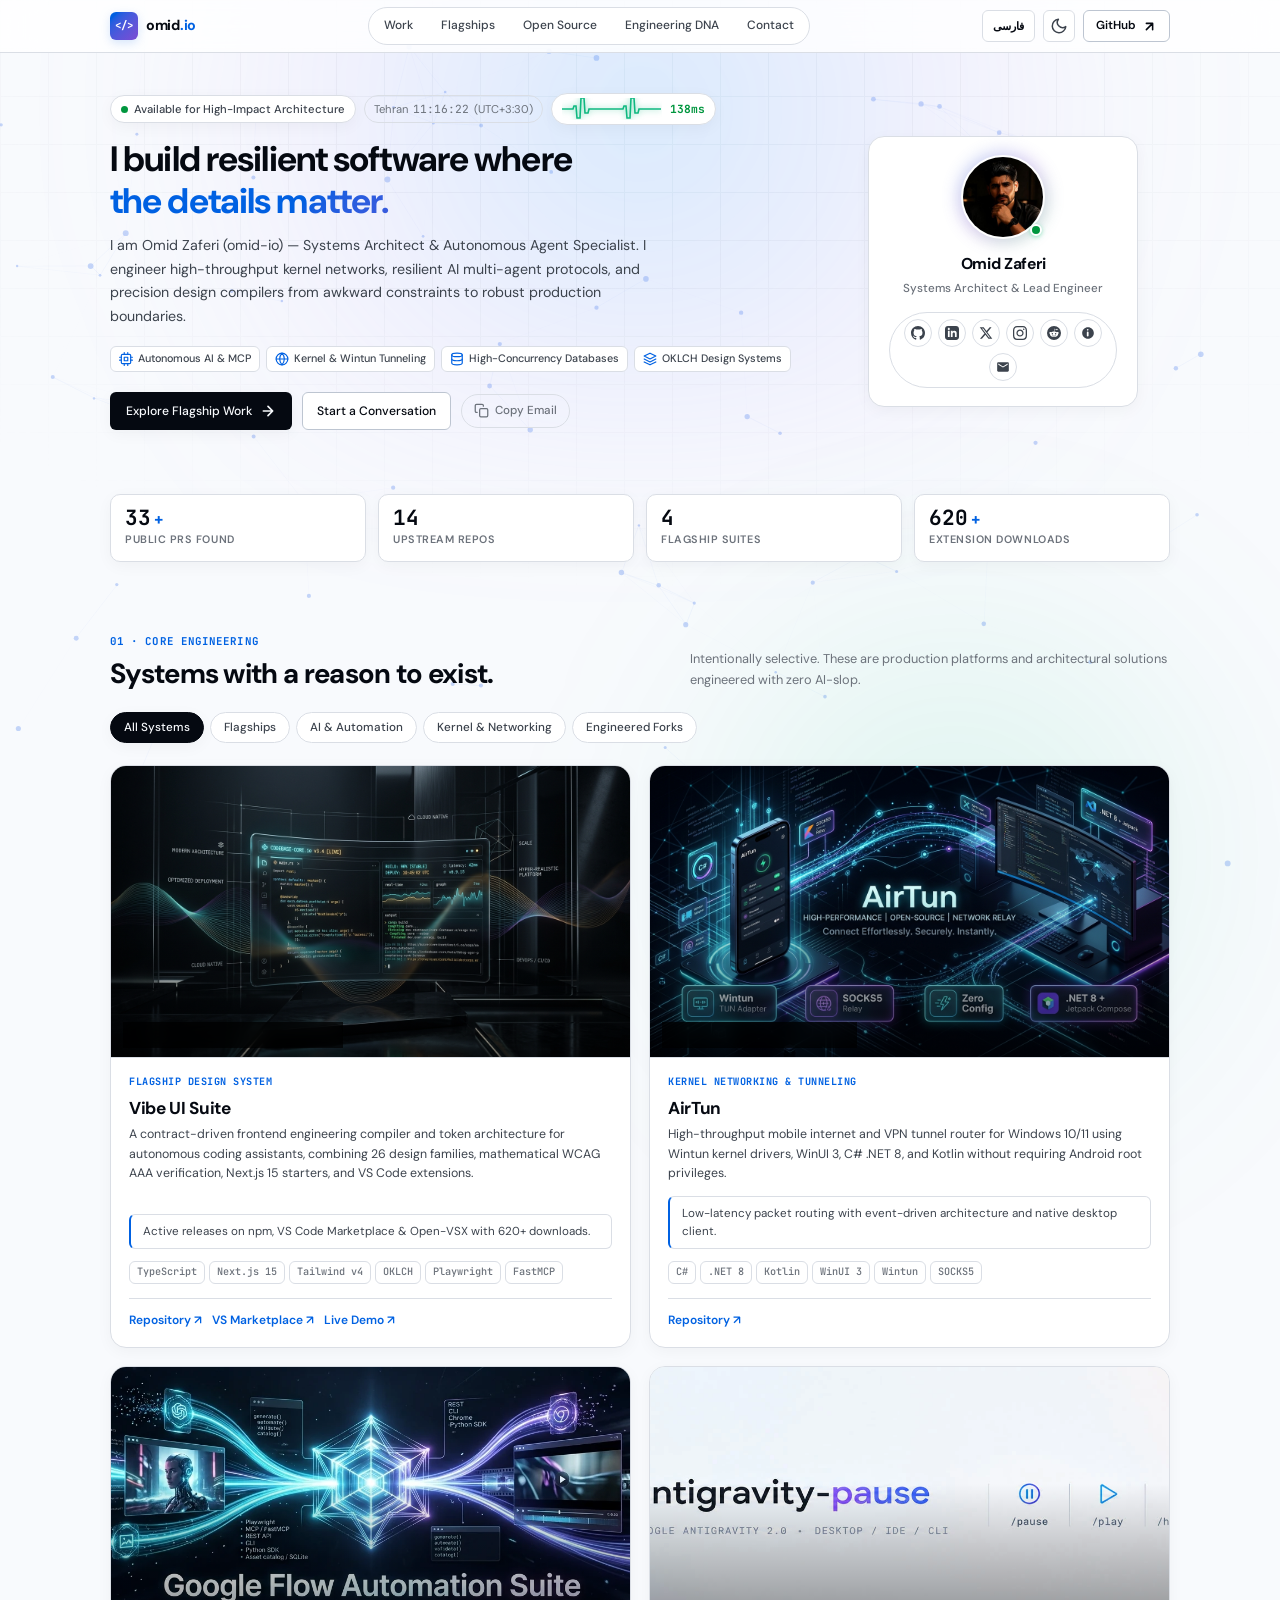
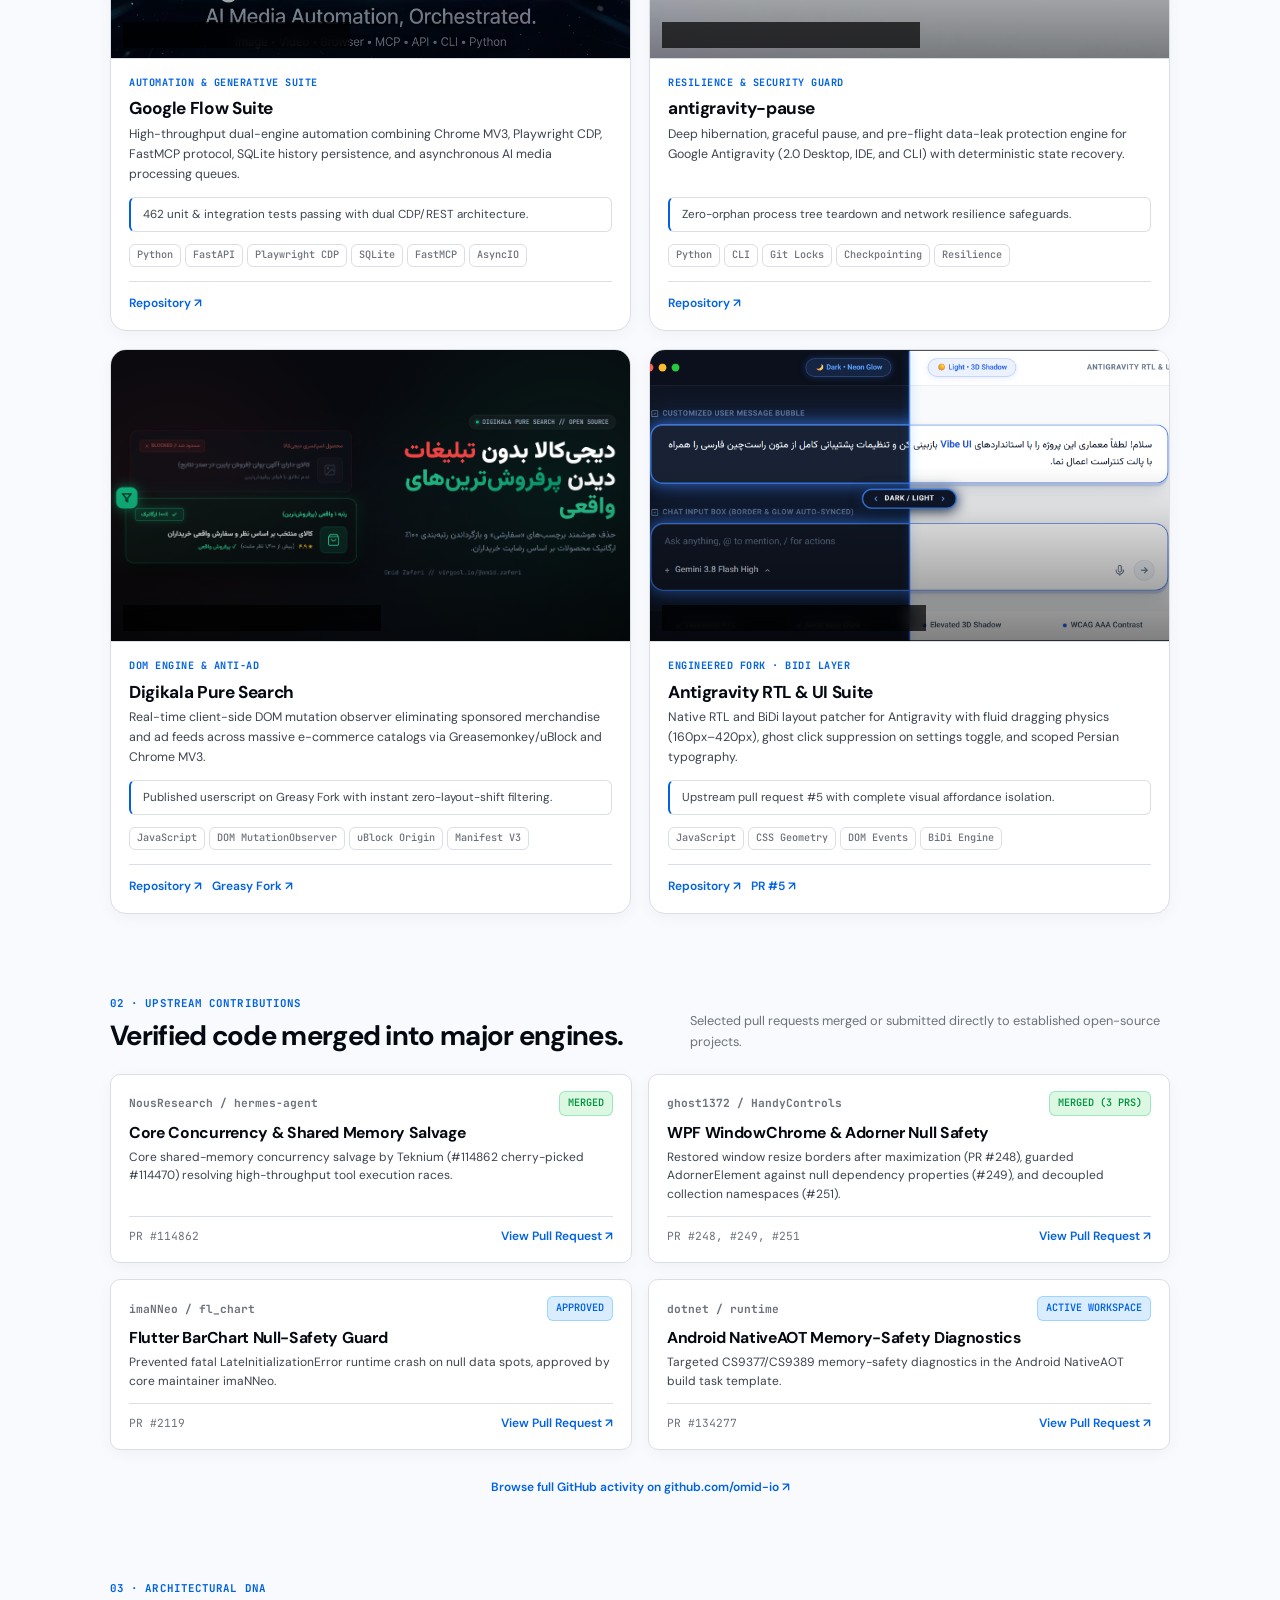
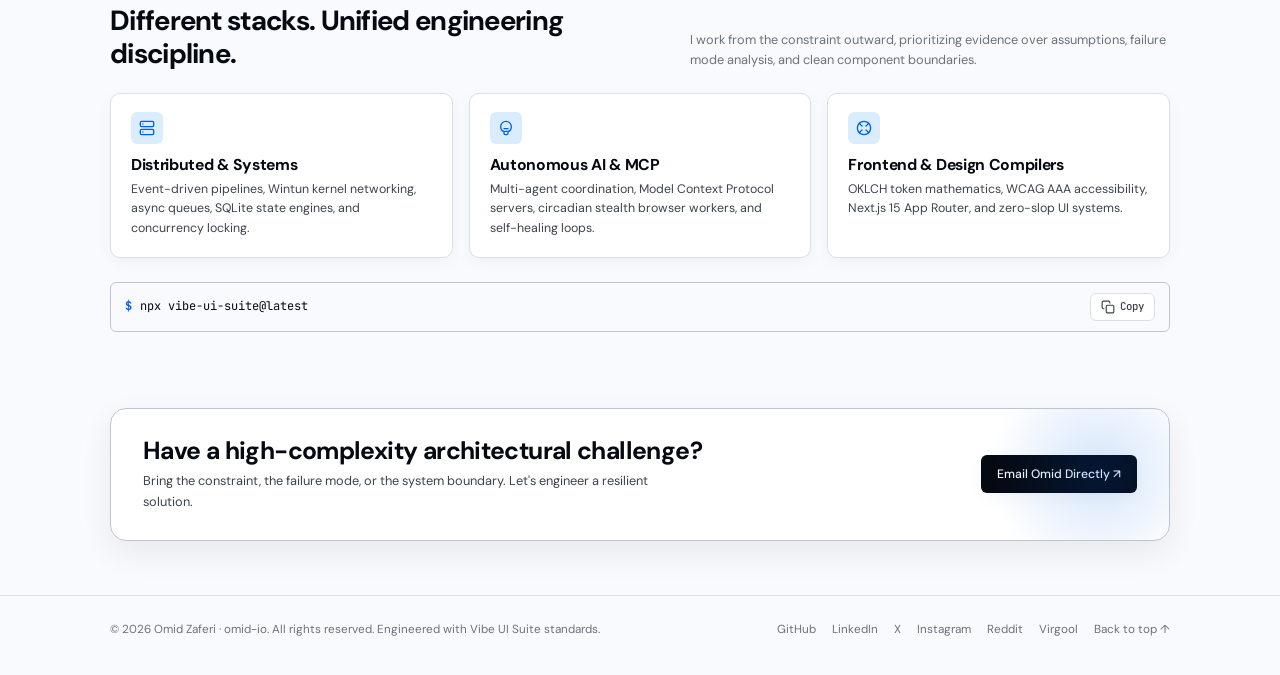
==== commit b4929f6f: "feat(theme-i18n): default to light mode and lock layout coordinates on language switch" ====
--- a/index.html
+++ b/index.html
@@ -1,5 +1,5 @@
 <!DOCTYPE html>
-<html lang="en" dir="ltr" data-theme="dark">
+<html lang="en" dir="ltr">
 <head>
   <meta charset="utf-8">
   <meta name="viewport" content="width=device-width, initial-scale=1">
--- a/styles.css
+++ b/styles.css
@@ -142,10 +142,6 @@
 }
 
 /* Persian Language Font & Fine-Tuned Typography Calibration */
-html[lang="fa"] {
-  font-size: 13.5px; /* Compact root scale for elegant, non-bloated Persian typography */
-}
-
 html[lang="fa"] body {
   font-family: var(--font-fa);
   line-height: 1.7;
@@ -163,27 +159,27 @@
 }
 
 html[lang="fa"] .hero-title {
-  font-size: clamp(1.35rem, 2.4vw, 1.85rem);
+  font-size: clamp(1.65rem, 2.8vw, 2.15rem);
+  line-height: 1.25;
+  letter-spacing: normal;
+  font-weight: 700;
+}
+
+html[lang="fa"] .hero-description {
+  font-size: 0.95rem;
+  line-height: 1.8;
+  max-width: 560px;
+}
+
+html[lang="fa"] .section-title {
+  font-size: clamp(1.2rem, 1.9vw, 1.6rem);
   line-height: 1.35;
   letter-spacing: normal;
   font-weight: 700;
 }
 
-html[lang="fa"] .hero-description {
-  font-size: 0.925rem;
-  line-height: 1.75;
-  max-width: 540px;
-}
-
-html[lang="fa"] .section-title {
-  font-size: clamp(1.15rem, 1.8vw, 1.55rem);
-  line-height: 1.35;
-  letter-spacing: normal;
-  font-weight: 700;
-}
-
 html[lang="fa"] .section-subtitle {
-  font-size: 0.825rem;
+  font-size: 0.85rem;
   line-height: 1.65;
 }
 
@@ -302,48 +298,46 @@
 
 html[dir="rtl"] .nav-container,
 html[dir="rtl"] .hero-layout,
+html[dir="rtl"] .hero-info-col,
+html[dir="rtl"] .status-pill-group,
+html[dir="rtl"] .specialization-tags,
+html[dir="rtl"] .hero-cta-group,
+html[dir="rtl"] .section-head,
+html[dir="rtl"] .filter-tabs,
+html[dir="rtl"] .projects-grid,
+html[dir="rtl"] .project-card-actions,
+html[dir="rtl"] .upstream-grid,
+html[dir="rtl"] .upstream-footer,
+html[dir="rtl"] .dna-grid,
 html[dir="rtl"] .telemetry-grid,
-html[dir="rtl"] .projects-grid,
-html[dir="rtl"] .upstream-grid,
-html[dir="rtl"] .dna-grid,
 html[dir="rtl"] .cta-banner,
 html[dir="rtl"] .footer-inner,
 html[dir="rtl"] .social-dock,
 html[dir="rtl"] .nav-actions,
-html[dir="rtl"] .specialization-tags,
-html[dir="rtl"] .stack-chips-group,
-html[dir="rtl"] .filter-tabs {
+html[dir="rtl"] .stack-chips-group {
   direction: ltr; /* Keeps macro coordinate system and columns physically locked */
 }
 
-/* Explicit textual RTL for content containers */
-html[dir="rtl"] .hero-info-col,
-html[dir="rtl"] .hero-visual-card,
-html[dir="rtl"] .project-card-body,
-html[dir="rtl"] .upstream-card,
-html[dir="rtl"] .dna-card,
-html[dir="rtl"] .section-head,
-html[dir="rtl"] .cta-banner > div,
-html[dir="rtl"] .telemetry-card,
-html[dir="rtl"] .nav-item {
-  direction: rtl;
+/* Explicit textual RTL & BiDi Punctuation Isolation */
+html[lang="fa"] .hero-title,
+html[lang="fa"] .hero-title span,
+html[lang="fa"] .hero-description,
+html[lang="fa"] .section-title,
+html[lang="fa"] .section-subtitle,
+html[lang="fa"] .project-card-title,
+html[lang="fa"] .project-card-desc,
+html[lang="fa"] .project-proof-callout,
+html[lang="fa"] .upstream-title,
+html[lang="fa"] .upstream-desc,
+html[lang="fa"] .dna-title,
+html[lang="fa"] .dna-desc,
+html[lang="fa"] .cta-title,
+html[lang="fa"] .cta-desc,
+html[lang="fa"] .project-card-body,
+html[lang="fa"] .upstream-card,
+html[lang="fa"] .dna-card {
+  unicode-bidi: plaintext;
   text-align: start;
-}
-
-html[dir="rtl"] .hero-cta-group {
-  direction: rtl;
-}
-
-html[dir="rtl"] .status-pill-group {
-  direction: rtl;
-}
-
-html[dir="rtl"] .project-card-actions {
-  direction: rtl;
-}
-
-html[dir="rtl"] .upstream-footer {
-  direction: rtl;
 }
 
 html[dir="rtl"] .terminal-box {
@@ -733,6 +727,7 @@
 }
 
 .hero-title .accent-gradient {
+  display: block;
   background: linear-gradient(135deg, var(--accent) 20%, var(--purple) 85%);
   -webkit-background-clip: text;
   -webkit-text-fill-color: transparent;
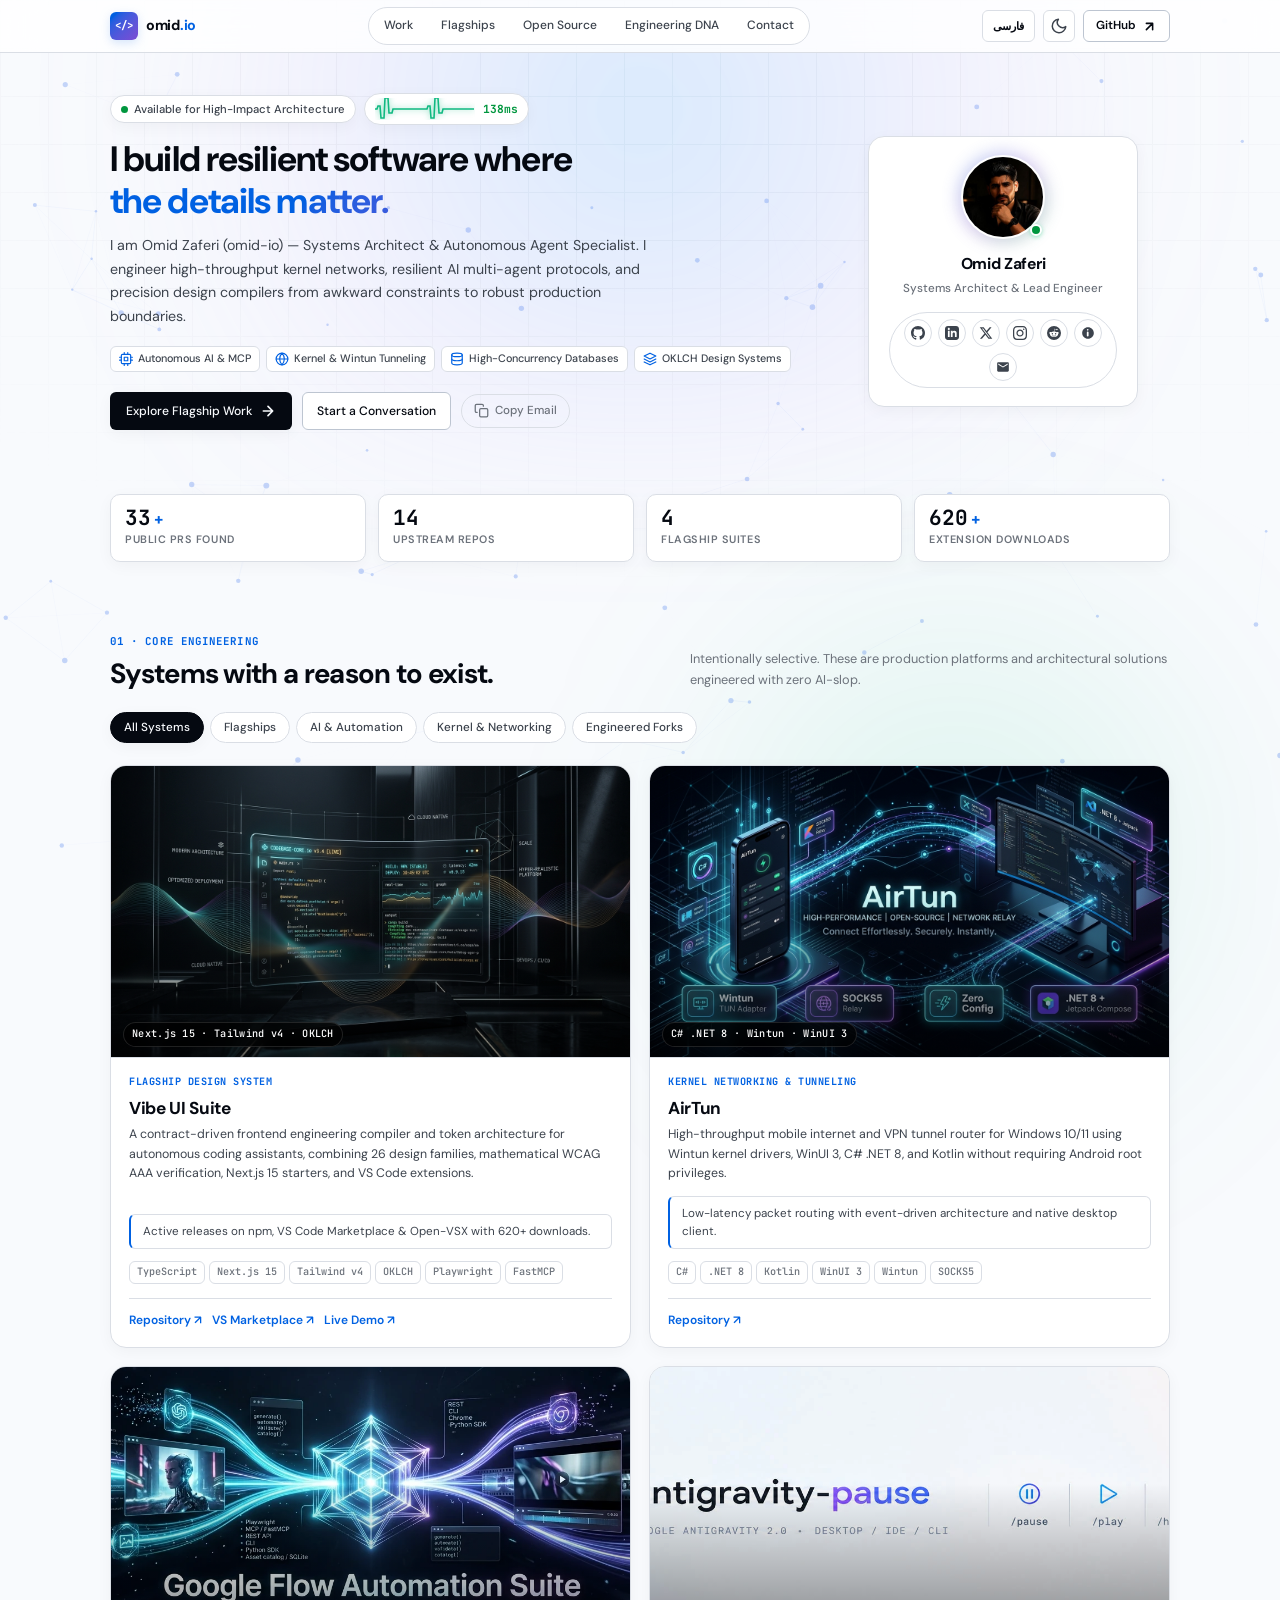
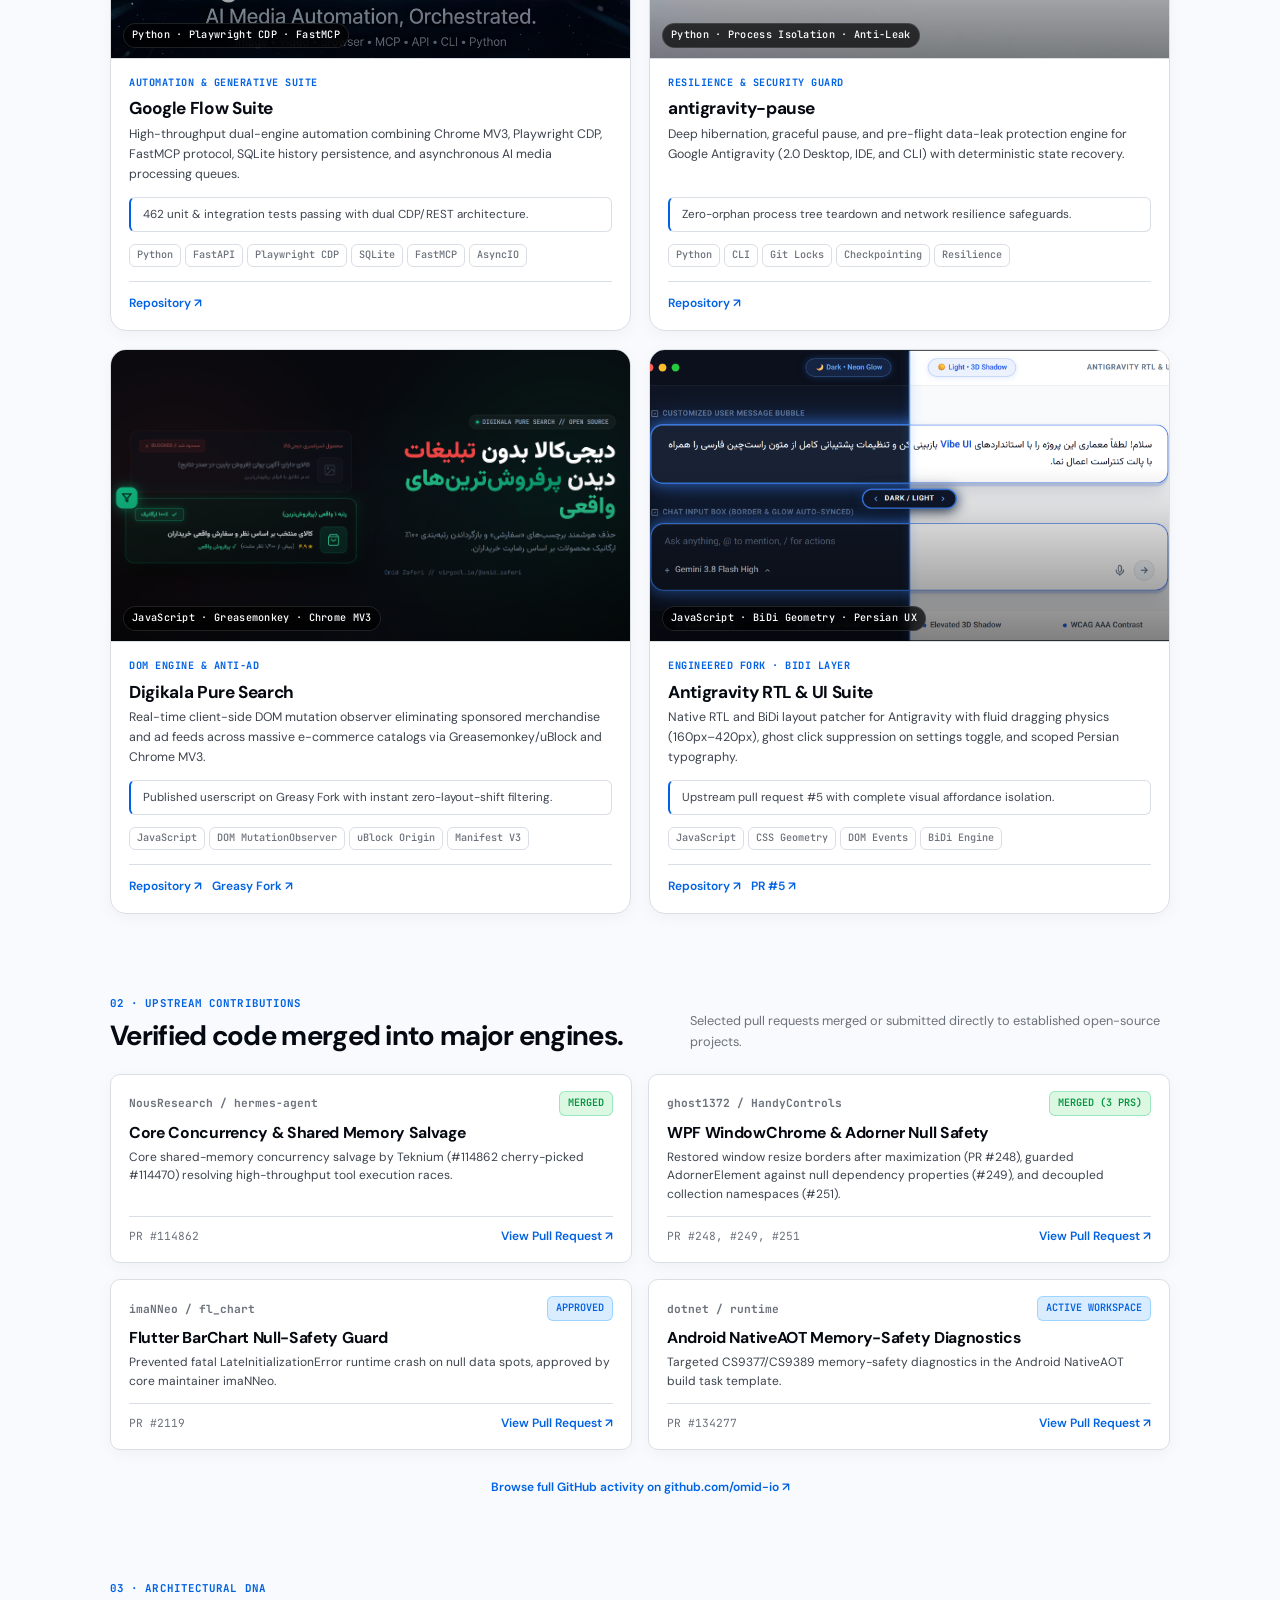
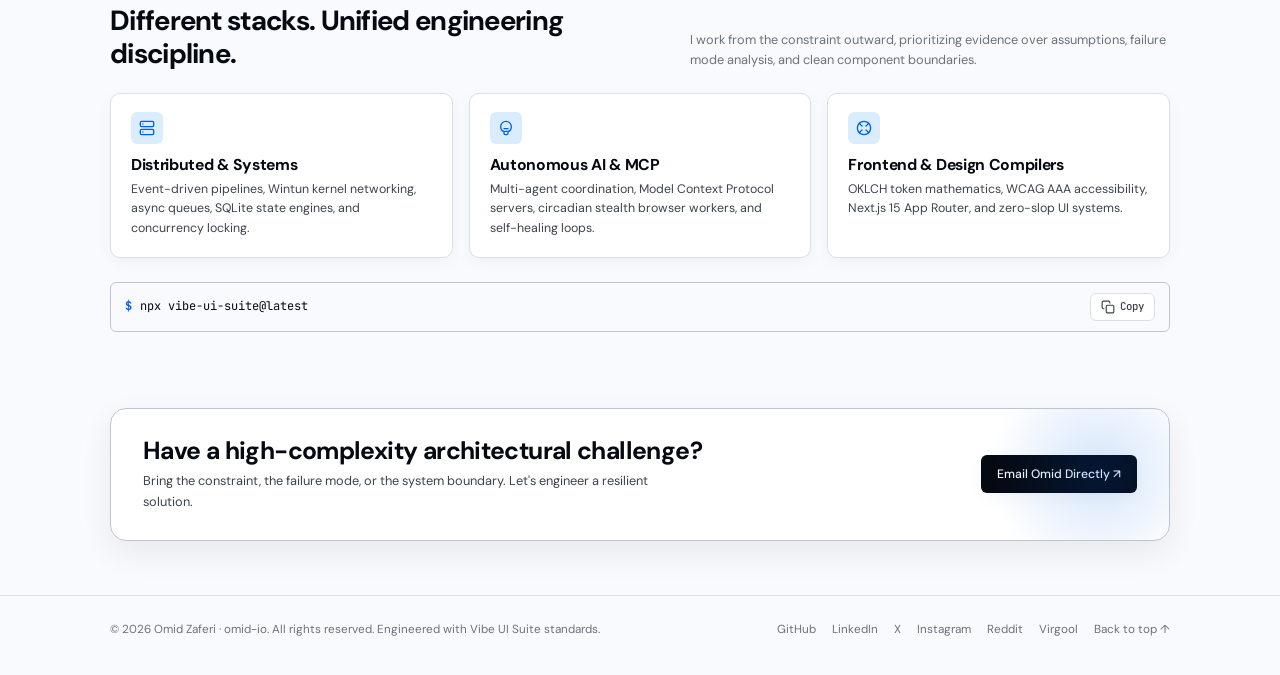
==== commit 89f0c4e1: "fix(identity): correct surname to ظفری, teardown Tehran clock, and style fa hero-title" ====
--- a/index.html
+++ b/index.html
@@ -242,9 +242,6 @@
               <span class="pulse-dot" aria-hidden="true"></span>
               <span data-i18n="hero.status">Available for High-Impact Architecture</span>
             </div>
-            <div class="clock-pill" id="tehranClock">
-              Tehran <bdi class="mono-data">00:00:00</bdi> (UTC+3:30)
-            </div>
             <div class="pulse-telemetry-badge" title="Anti-Leak Non-Sanctioned Probe Latency">
               <canvas id="pulse-canvas" width="100" height="22"></canvas>
               <span class="latency-indicator"><bdi id="live-latency-val" class="mono-data">138ms</bdi></span>
--- a/styles.css
+++ b/styles.css
@@ -163,6 +163,8 @@
   line-height: 1.25;
   letter-spacing: normal;
   font-weight: 700;
+  max-width: 560px;
+  text-align: right !important;
 }
 
 html[lang="fa"] .hero-description {
@@ -254,7 +256,6 @@
 }
 
 html[lang="fa"] .status-pill,
-html[lang="fa"] .clock-pill,
 html[lang="fa"] .spec-tag {
   font-size: 0.72rem;
 }
@@ -706,18 +707,6 @@
   }
 }
 
-.clock-pill {
-  display: inline-flex;
-  align-items: center;
-  gap: 5px;
-  padding: 4px 9px;
-  border-radius: var(--radius-pill);
-  background-color: var(--surface-subtle);
-  border: 1px solid var(--border);
-  font-size: 0.75rem;
-  color: var(--text-muted);
-}
-
 .hero-title {
   font-size: clamp(1.75rem, 3.2vw, 2.35rem);
   font-weight: 700;
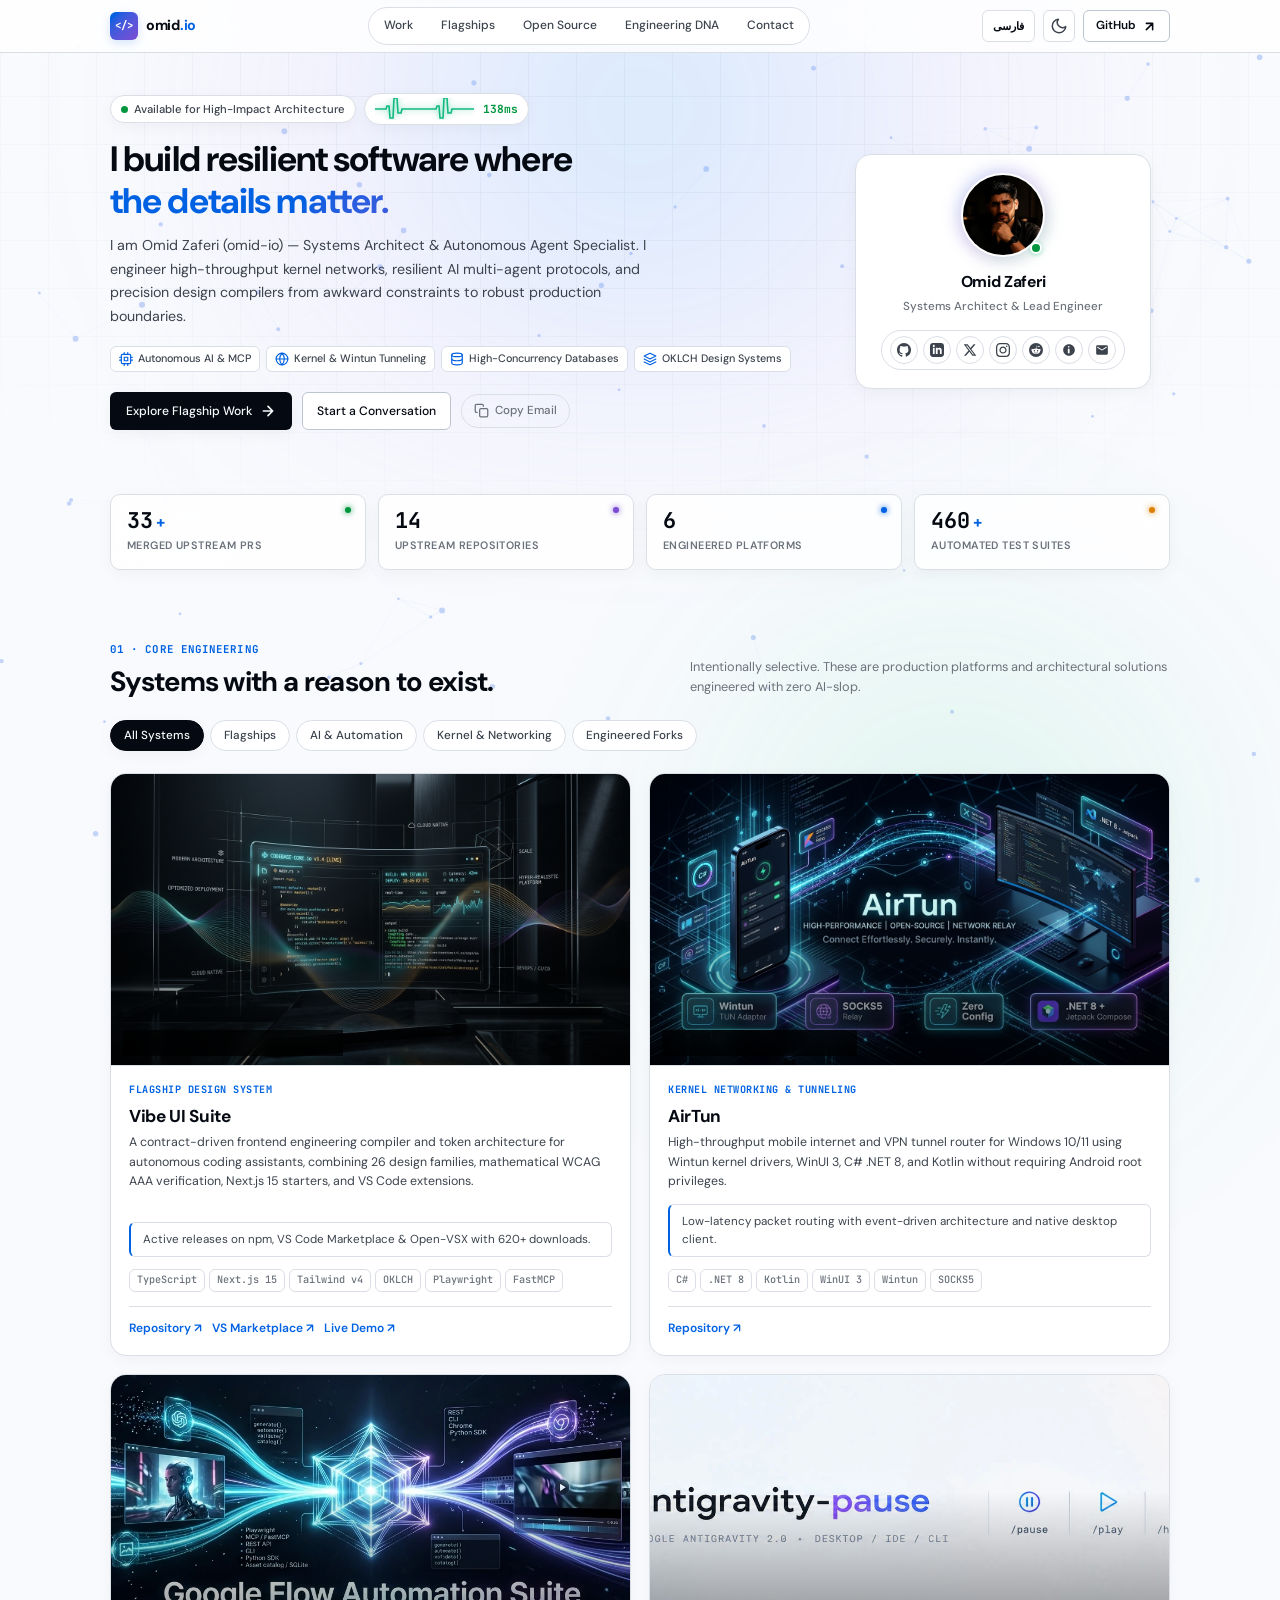
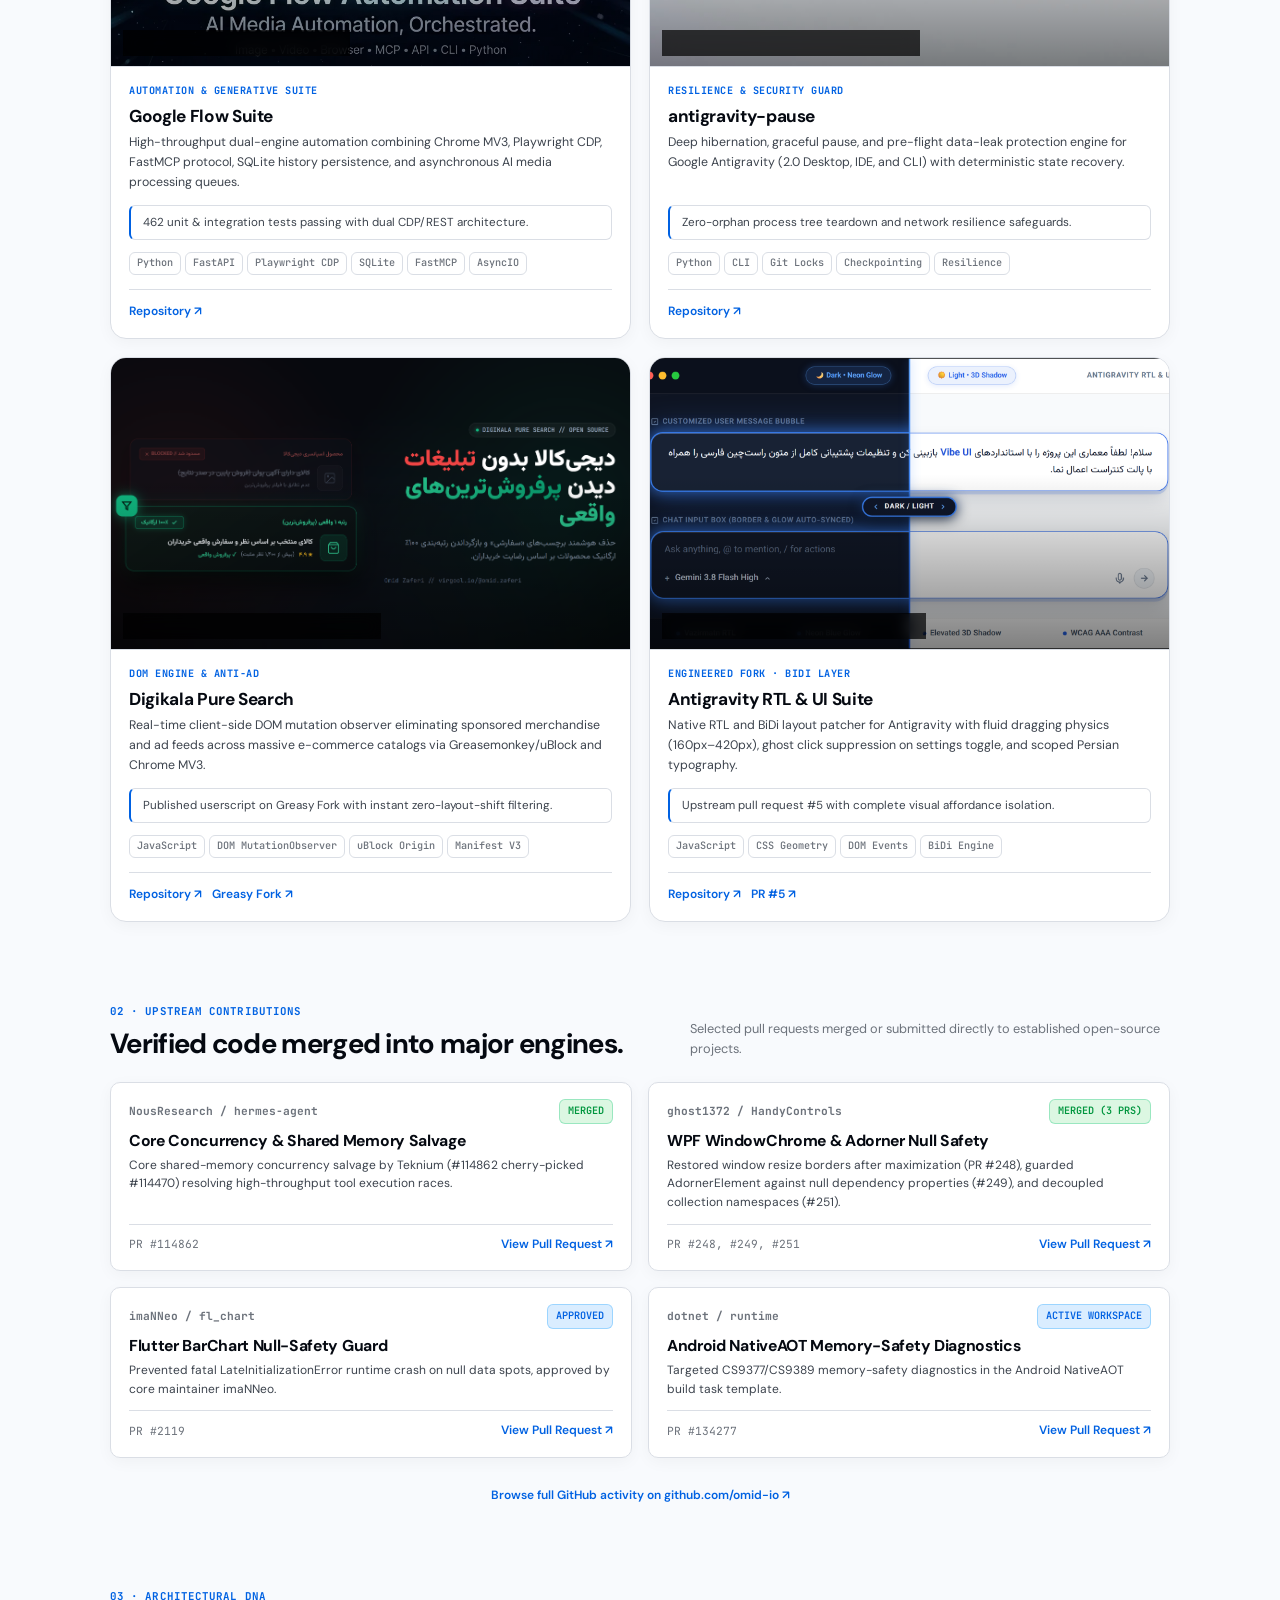
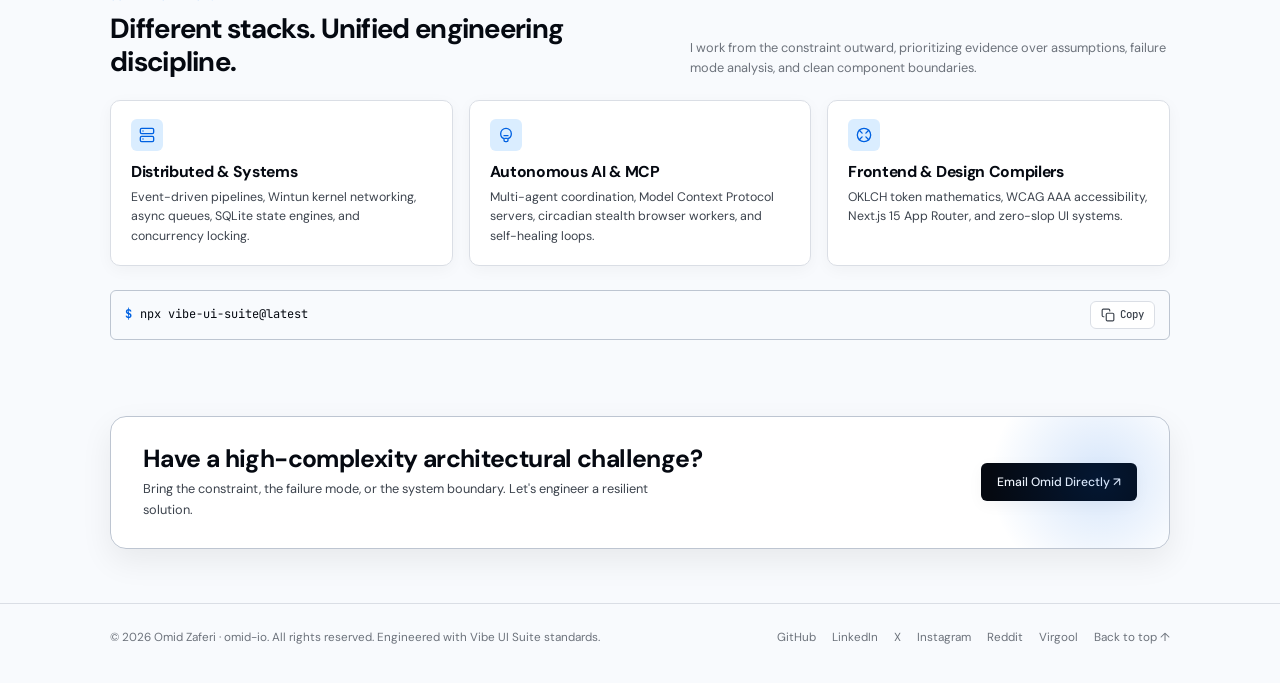
==== commit 9a250cdf: "feat(mobile): overhaul responsive ergonomics, 1-line social dock, and high-signal engineering footpr" ====
--- a/index.html
+++ b/index.html
@@ -230,6 +230,7 @@
       </div>
     </div>
   </header>
+  <div class="nav-backdrop" id="navBackdrop" aria-hidden="true"></div>
 
   <main id="mainContent" role="main">
     <!-- Hero Section -->
@@ -307,7 +308,7 @@
             <div class="avatar-badge-online" title="Online & Operational"></div>
           </div>
 
-          <div class="profile-card-name">Omid Zaferi</div>
+          <div class="profile-card-name en-font">Omid Zaferi</div>
           <p class="profile-card-role" data-i18n="hero.role">Systems Architect &amp; Lead Engineer</p>
 
           <!-- Social Media Dock -->
@@ -351,25 +352,29 @@
       </div>
     </section>
 
-    <!-- Telemetry Bento Strip -->
+    <!-- Telemetry Bento Strip (Public Engineering Footprint) -->
     <section class="telemetry-strip" aria-label="Public Engineering Footprint">
       <div class="container">
         <div class="telemetry-grid">
           <div class="telemetry-card spotlight-card">
+            <div class="telemetry-indicator emerald-indicator" aria-hidden="true"></div>
             <div class="telemetry-number"><bdi class="mono-data">33</bdi><span class="telemetry-plus">+</span></div>
-            <div class="telemetry-label" data-i18n="hero.stats.prs">Public PRs Found</div>
+            <div class="telemetry-label" data-i18n="hero.stats.prs">Merged Upstream PRs</div>
           </div>
           <div class="telemetry-card spotlight-card">
+            <div class="telemetry-indicator purple-indicator" aria-hidden="true"></div>
             <div class="telemetry-number"><bdi class="mono-data">14</bdi></div>
-            <div class="telemetry-label" data-i18n="hero.stats.upstream">Upstream Repos</div>
+            <div class="telemetry-label" data-i18n="hero.stats.upstream">Upstream Repositories</div>
           </div>
           <div class="telemetry-card spotlight-card">
-            <div class="telemetry-number"><bdi class="mono-data">4</bdi></div>
-            <div class="telemetry-label" data-i18n="hero.stats.flagships">Flagship Suites</div>
+            <div class="telemetry-indicator accent-indicator" aria-hidden="true"></div>
+            <div class="telemetry-number"><bdi class="mono-data">6</bdi></div>
+            <div class="telemetry-label" data-i18n="hero.stats.flagships">Engineered Platforms</div>
           </div>
           <div class="telemetry-card spotlight-card">
-            <div class="telemetry-number"><bdi class="mono-data">620</bdi><span class="telemetry-plus">+</span></div>
-            <div class="telemetry-label" data-i18n="hero.stats.downloads">Extension Downloads</div>
+            <div class="telemetry-indicator amber-indicator" aria-hidden="true"></div>
+            <div class="telemetry-number"><bdi class="mono-data">460</bdi><span class="telemetry-plus">+</span></div>
+            <div class="telemetry-label" data-i18n="hero.stats.tests">Automated Test Suites</div>
           </div>
         </div>
       </div>
--- a/styles.css
+++ b/styles.css
@@ -282,6 +282,21 @@
 html[lang="fa"] .eyebrow {
   letter-spacing: normal;
   font-size: 0.72rem;
+}
+
+/* Preserve Default English Font (DM Sans) for Latin Identity & Brand Terms in Persian Mode */
+.en-font,
+html[lang="fa"] .en-font,
+html[lang="fa"] .profile-card-name,
+html[lang="fa"] .profile-card-role,
+html[lang="fa"] .brand-name,
+html[lang="fa"] .github-cta-btn,
+html[lang="fa"] .spec-tag,
+html[lang="fa"] .upstream-repo-name,
+html[lang="fa"] bdi:not(.mono-data),
+html[lang="fa"] .bdi:not(.mono-data) {
+  font-family: var(--font-sans) !important;
+  letter-spacing: -0.015em;
 }
 
 /* Semantic LTR Isolation for Numbers and Code */
@@ -647,6 +662,26 @@
   display: none;
 }
 
+.nav-backdrop {
+  display: none;
+  position: fixed;
+  inset: 0;
+  background: rgba(0, 0, 0, 0.45);
+  backdrop-filter: blur(4px);
+  -webkit-backdrop-filter: blur(4px);
+  z-index: 150;
+  opacity: 0;
+  transition: opacity 0.25s var(--ease-smooth);
+  pointer-events: none;
+}
+
+.nav-backdrop.show,
+.nav-backdrop.active {
+  display: block;
+  opacity: 1;
+  pointer-events: auto;
+}
+
 /* ==========================================================================
    Hero Section & Personal Identity
    ========================================================================== */
@@ -885,7 +920,7 @@
   background: var(--surface);
   border: 1px solid var(--border);
   border-radius: var(--radius-md);
-  padding: 18px 20px;
+  padding: 18px 16px;
   box-shadow: var(--shadow-sm);
   display: flex;
   flex-direction: column;
@@ -894,7 +929,8 @@
   backdrop-filter: blur(16px);
   -webkit-backdrop-filter: blur(16px);
   transition: border-color 0.25s var(--ease-smooth);
-  max-width: 270px;
+  max-width: 296px;
+  width: 100%;
   margin-inline: auto;
 }
 
@@ -978,16 +1014,16 @@
 /* Comprehensive Social Media Dock */
 .social-dock {
   display: flex;
-  flex-wrap: wrap;
+  flex-wrap: nowrap;
   align-items: center;
   justify-content: center;
-  gap: 6px;
-  padding: 6px 10px;
+  gap: 5px;
+  padding: 5px 8px;
   border-radius: var(--radius-pill);
   background-color: var(--surface-subtle);
   border: 1px solid var(--border);
-  width: 100%;
-  max-width: 240px;
+  width: auto;
+  max-width: 100%;
 }
 
 .social-dock-link {
@@ -1002,6 +1038,7 @@
   border: 1px solid var(--border);
   transition: all 0.2s var(--ease-spring);
   position: relative;
+  flex-shrink: 0;
 }
 
 .social-dock-link:hover {
@@ -1018,7 +1055,7 @@
 }
 
 /* ==========================================================================
-   Telemetry Bento Strip
+   Telemetry Bento Strip (Public Engineering Footprint)
    ========================================================================== */
 
 .telemetry-strip {
@@ -1032,28 +1069,47 @@
 }
 
 .telemetry-card {
-  padding: 12px 14px;
+  position: relative;
+  padding: 14px 16px;
   border-radius: var(--radius-sm);
-  background-color: var(--surface);
+  background-color: var(--surface-glass);
+  backdrop-filter: blur(14px);
+  -webkit-backdrop-filter: blur(14px);
   border: 1px solid var(--border);
   box-shadow: var(--shadow-sm);
   display: flex;
   flex-direction: column;
-  gap: 3px;
+  gap: 4px;
   transition: all 0.22s var(--ease-spring);
+  overflow: hidden;
 }
 
 .telemetry-card:hover {
-  border-color: var(--border-strong);
-  transform: translateY(-1px);
+  border-color: var(--border-bright);
+  transform: translateY(-2px);
   box-shadow: var(--shadow-md);
 }
+
+.telemetry-indicator {
+  position: absolute;
+  top: 12px;
+  inset-inline-end: 14px;
+  width: 6px;
+  height: 6px;
+  border-radius: 50%;
+  box-shadow: 0 0 6px currentColor;
+}
+
+.emerald-indicator { background-color: var(--emerald); color: var(--emerald); }
+.purple-indicator { background-color: var(--purple); color: var(--purple); }
+.accent-indicator { background-color: var(--accent); color: var(--accent); }
+.amber-indicator { background-color: var(--amber); color: var(--amber); }
 
 .telemetry-number {
   font-family: var(--font-mono);
-  font-size: 1.4rem;
-  font-weight: 700;
-  line-height: 1;
+  font-size: 1.45rem;
+  font-weight: 700;
+  line-height: 1.1;
   color: var(--text-primary);
   display: flex;
   align-items: baseline;
@@ -1070,12 +1126,14 @@
   font-weight: 600;
   color: var(--text-muted);
   text-transform: uppercase;
-  letter-spacing: 0.05em;
+  letter-spacing: 0.04em;
 }
 
 html[lang="fa"] .telemetry-label {
   letter-spacing: normal;
   text-transform: none;
+  font-size: 0.74rem;
+  font-weight: 500;
 }
 
 /* ==========================================================================
@@ -1683,34 +1741,69 @@
   .nav-menu.open {
     display: flex;
     position: absolute;
-    top: 73px;
-    inset-inline-start: 24px;
-    inset-inline-end: 24px;
+    top: 56px;
+    inset-inline-start: 16px;
+    inset-inline-end: 16px;
     flex-direction: column;
     align-items: stretch;
     padding: 16px;
-    background-color: var(--surface);
-    border: 1px solid var(--border);
+    background-color: var(--surface-glass);
+    backdrop-filter: blur(24px);
+    -webkit-backdrop-filter: blur(24px);
+    border: 1px solid var(--border-glow);
     border-radius: var(--radius-md);
     box-shadow: var(--shadow-lg);
+    z-index: 210;
   }
 
   .nav-menu.open .nav-item {
     padding: 12px 16px;
-  }
-
-  .hero-title {
-    font-size: 2.25rem;
+    border-radius: var(--radius-xs);
+  }
+
+  .nav-menu.open .nav-item:hover {
+    background-color: var(--surface-hover);
   }
 
   .hero-cta-group {
     flex-direction: column;
     align-items: stretch;
+    gap: 10px;
+    width: 100%;
   }
 
   .hero-cta-group .btn-primary,
-  .hero-cta-group .btn-secondary {
+  .hero-cta-group .btn-secondary,
+  .hero-cta-group .copy-email-btn {
     width: 100%;
+    justify-content: center;
+    min-height: 44px;
+  }
+
+  .filter-tabs {
+    display: flex !important;
+    overflow-x: auto !important;
+    flex-wrap: nowrap !important;
+    scrollbar-width: none;
+    -webkit-overflow-scrolling: touch;
+    gap: 8px;
+    padding-bottom: 6px;
+    width: 100%;
+  }
+
+  .filter-tabs::-webkit-scrollbar {
+    display: none;
+  }
+
+  .filter-btn {
+    white-space: nowrap;
+    flex-shrink: 0;
+    min-height: 38px;
+  }
+
+  .project-card-actions {
+    flex-wrap: wrap;
+    gap: 8px;
   }
 
   .section-head {
@@ -1725,9 +1818,102 @@
   }
 }
 
+@media (max-width: 640px) {
+  .container {
+    width: calc(100% - 32px);
+  }
+
+  .hero-section {
+    padding-top: 28px;
+    padding-bottom: 40px;
+  }
+
+  .hero-title,
+  html[lang="fa"] .hero-title {
+    font-size: clamp(1.45rem, 5.8vw, 1.85rem) !important;
+    line-height: 1.25 !important;
+  }
+
+  .telemetry-grid {
+    grid-template-columns: repeat(2, 1fr) !important;
+    gap: 10px;
+  }
+
+  .telemetry-card {
+    padding: 12px 12px;
+  }
+
+  .telemetry-number {
+    font-size: 1.25rem;
+  }
+
+  .telemetry-label {
+    font-size: 0.72rem;
+  }
+
+  .hero-visual-card {
+    max-width: 296px;
+    margin-inline: auto;
+  }
+
+  .project-card-body,
+  .upstream-card,
+  .dna-card {
+    padding: 16px;
+  }
+
+  .project-meta-top {
+    flex-wrap: wrap;
+    gap: 6px;
+  }
+
+  .cta-banner {
+    padding: 28px 18px;
+  }
+
+  .cta-btn {
+    width: 100%;
+    max-width: 320px;
+    justify-content: center;
+    min-height: 44px;
+  }
+}
+
 @media (max-width: 480px) {
+  .container {
+    width: calc(100% - 24px);
+  }
+
   .telemetry-grid {
-    grid-template-columns: 1fr;
+    grid-template-columns: repeat(2, 1fr) !important;
+    gap: 8px;
+  }
+
+  .telemetry-card {
+    padding: 10px 8px;
+  }
+
+  .telemetry-number {
+    font-size: 1.15rem;
+  }
+
+  .telemetry-label {
+    font-size: 0.68rem;
+  }
+
+  .profile-avatar-wrapper {
+    width: 76px;
+    height: 76px;
+  }
+
+  .social-dock {
+    gap: 4px;
+    padding: 4px 6px;
+  }
+
+  .social-dock-link {
+    width: 27px;
+    height: 27px;
   }
 }
 
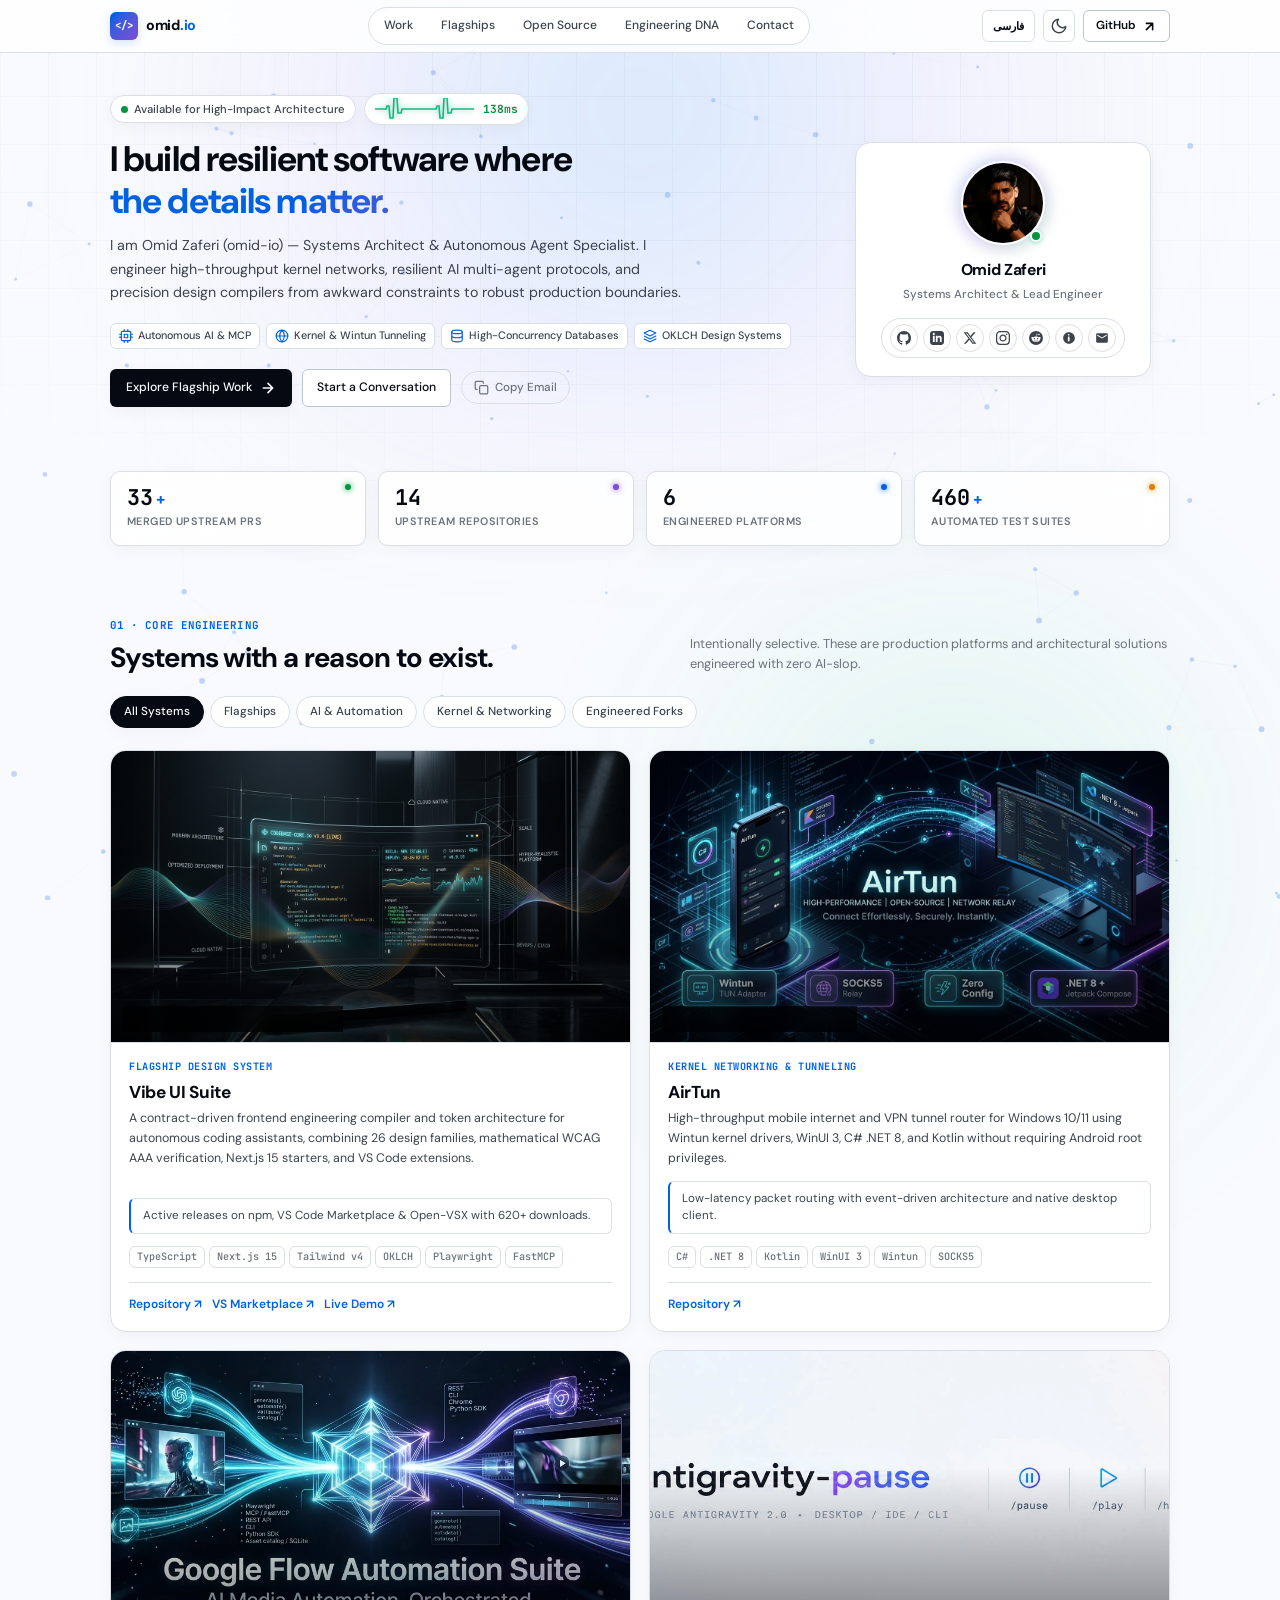
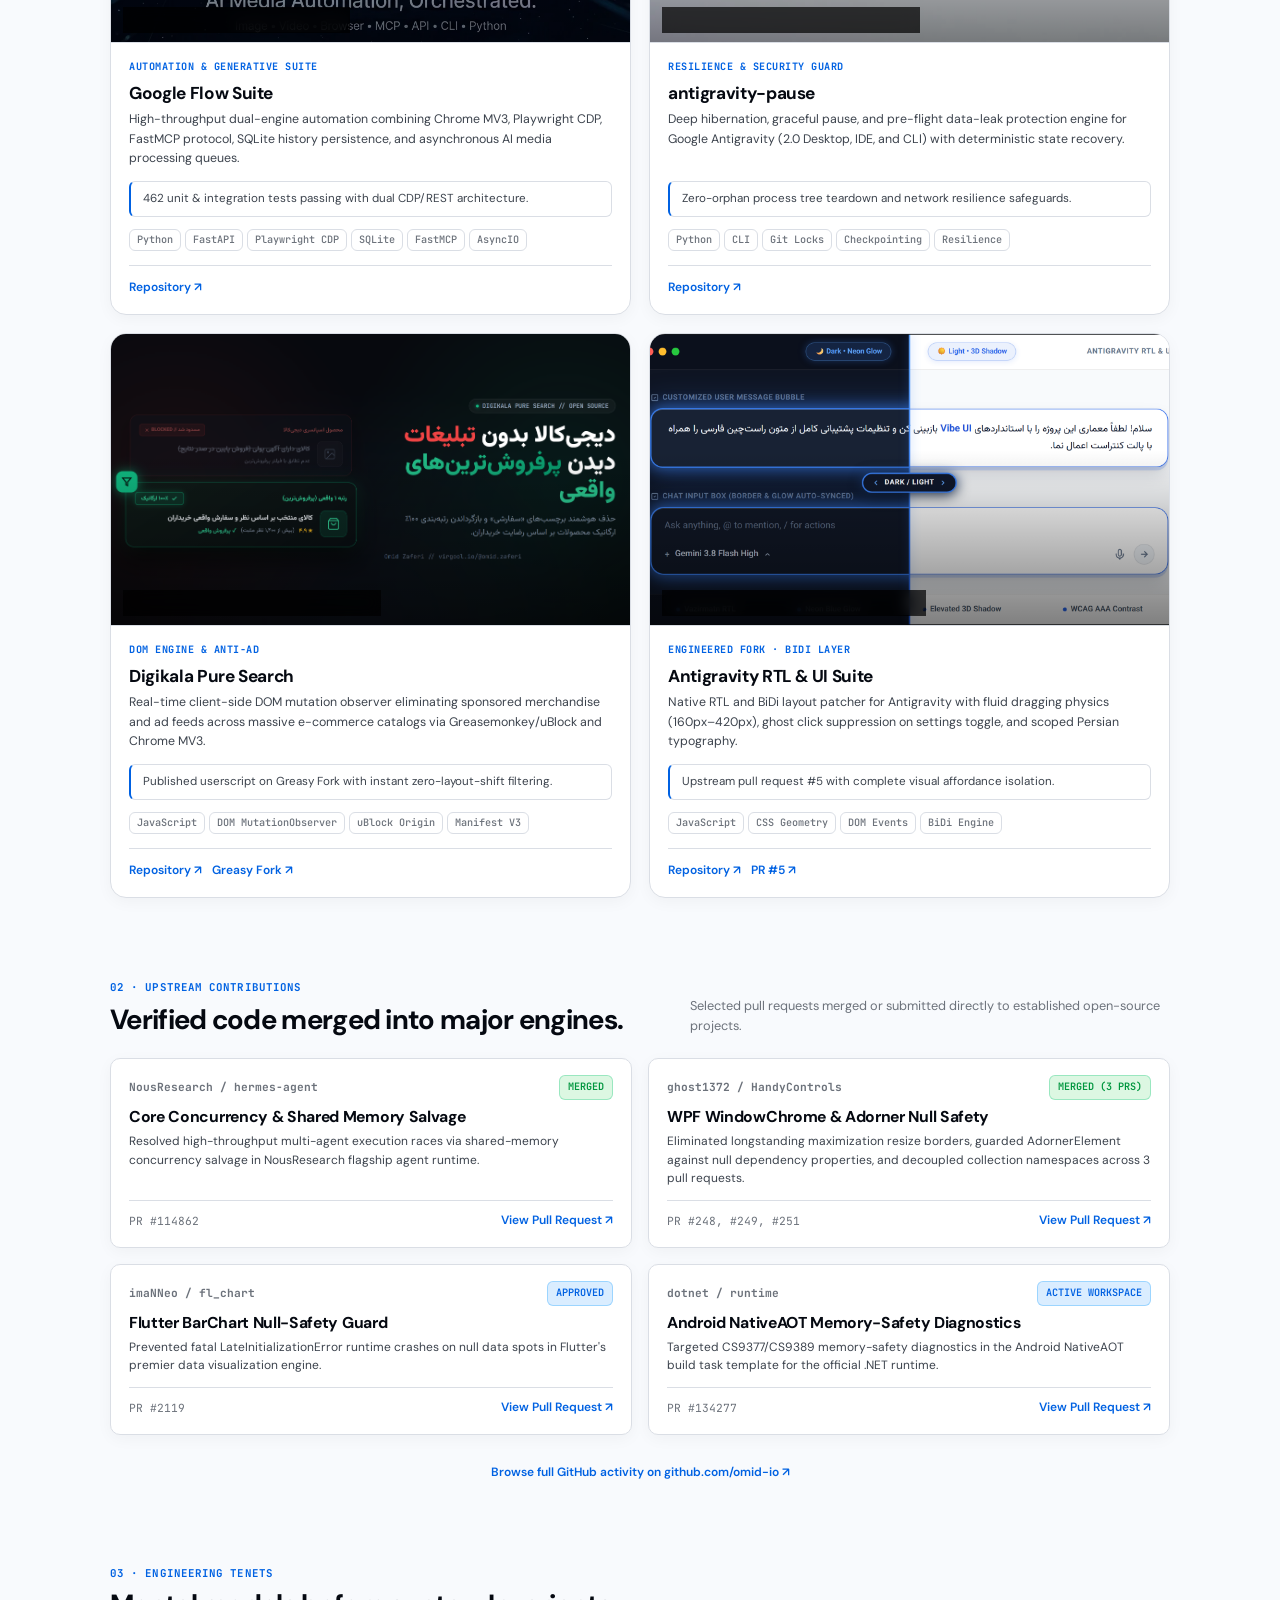
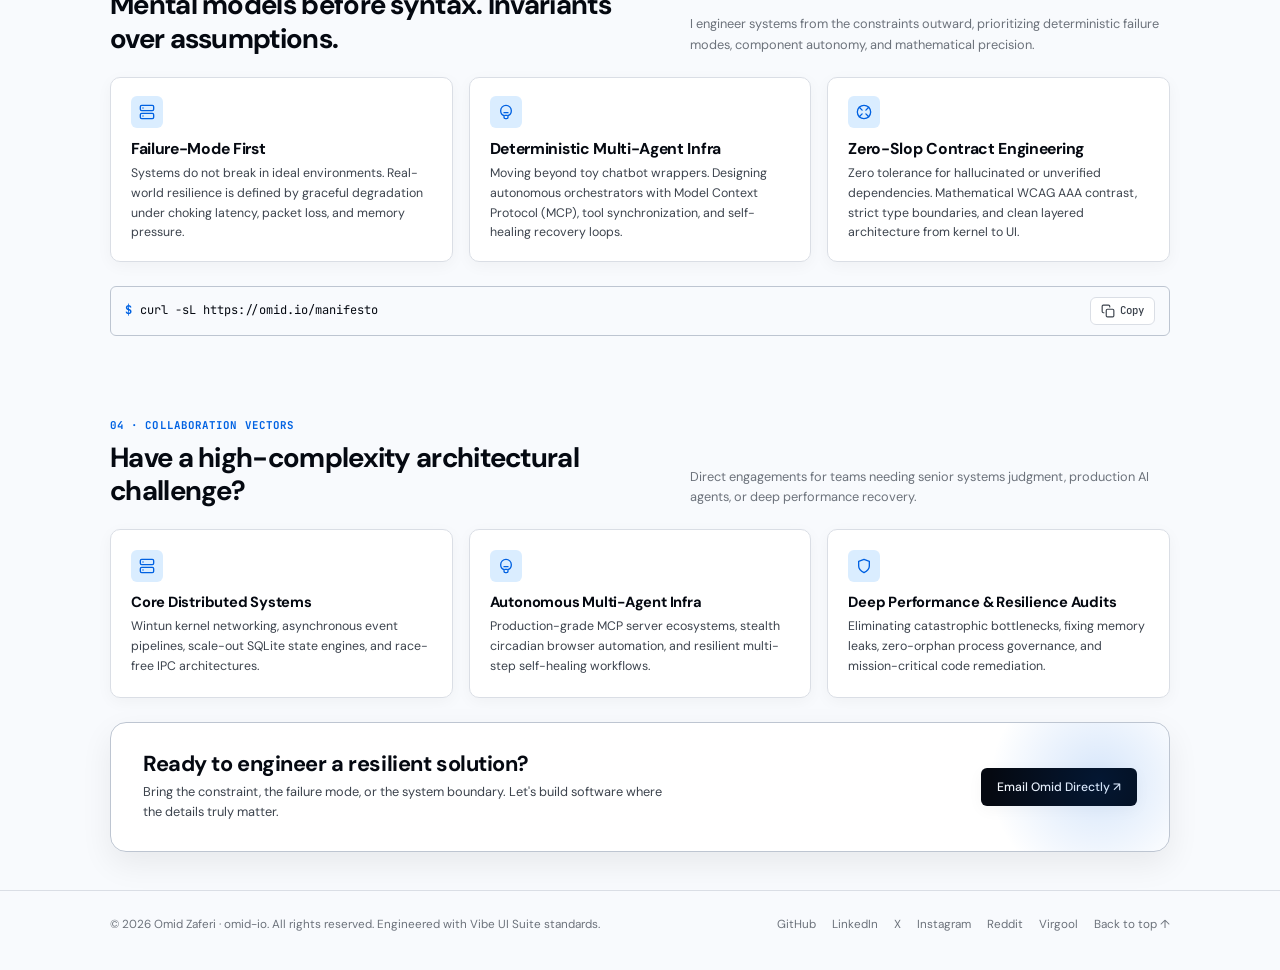
==== commit c7fcf221: "feat(content): elevate engineering tenets, bilingualize upstream contributions, and add collaboratio" ====
--- a/index.html
+++ b/index.html
@@ -620,9 +620,9 @@
               <span class="upstream-org">NousResearch / hermes-agent</span>
               <span class="upstream-badge badge-merged">Merged</span>
             </div>
-            <h3 class="upstream-title">Core Concurrency &amp; Shared Memory Salvage</h3>
-            <p class="upstream-desc">
-              Core shared-memory concurrency salvage by Teknium (#114862 cherry-picked #114470) resolving high-throughput tool execution races.
+            <h3 class="upstream-title" data-i18n="upstream.items.hermes.title">Core Concurrency &amp; Shared Memory Salvage</h3>
+            <p class="upstream-desc" data-i18n="upstream.items.hermes.desc">
+              Resolved high-throughput multi-agent execution races via shared-memory concurrency salvage in NousResearch flagship agent runtime.
             </p>
             <div class="upstream-footer">
               <span class="upstream-pr-id"><bdi>PR #114862</bdi></span>
@@ -636,9 +636,9 @@
               <span class="upstream-org">ghost1372 / HandyControls</span>
               <span class="upstream-badge badge-merged">Merged (3 PRs)</span>
             </div>
-            <h3 class="upstream-title">WPF WindowChrome &amp; Adorner Null Safety</h3>
-            <p class="upstream-desc">
-              Restored window resize borders after maximization (PR #248), guarded AdornerElement against null dependency properties (#249), and decoupled collection namespaces (#251).
+            <h3 class="upstream-title" data-i18n="upstream.items.handy.title">WPF WindowChrome &amp; Adorner Null Safety</h3>
+            <p class="upstream-desc" data-i18n="upstream.items.handy.desc">
+              Eliminated longstanding maximization resize borders, guarded AdornerElement against null dependency properties, and decoupled collection namespaces across 3 pull requests.
             </p>
             <div class="upstream-footer">
               <span class="upstream-pr-id"><bdi>PR #248, #249, #251</bdi></span>
@@ -652,9 +652,9 @@
               <span class="upstream-org">imaNNeo / fl_chart</span>
               <span class="upstream-badge badge-approved">Approved</span>
             </div>
-            <h3 class="upstream-title">Flutter BarChart Null-Safety Guard</h3>
-            <p class="upstream-desc">
-              Prevented fatal LateInitializationError runtime crash on null data spots, approved by core maintainer imaNNeo.
+            <h3 class="upstream-title" data-i18n="upstream.items.flchart.title">Flutter BarChart Null-Safety Guard</h3>
+            <p class="upstream-desc" data-i18n="upstream.items.flchart.desc">
+              Prevented fatal LateInitializationError runtime crashes on null data spots in Flutter's premier data visualization engine.
             </p>
             <div class="upstream-footer">
               <span class="upstream-pr-id"><bdi>PR #2119</bdi></span>
@@ -668,9 +668,9 @@
               <span class="upstream-org">dotnet / runtime</span>
               <span class="upstream-badge badge-approved">Active Workspace</span>
             </div>
-            <h3 class="upstream-title">Android NativeAOT Memory-Safety Diagnostics</h3>
-            <p class="upstream-desc">
-              Targeted CS9377/CS9389 memory-safety diagnostics in the Android NativeAOT build task template.
+            <h3 class="upstream-title" data-i18n="upstream.items.dotnet.title">Android NativeAOT Memory-Safety Diagnostics</h3>
+            <p class="upstream-desc" data-i18n="upstream.items.dotnet.desc">
+              Targeted CS9377/CS9389 memory-safety diagnostics in the Android NativeAOT build task template for the official .NET runtime.
             </p>
             <div class="upstream-footer">
               <span class="upstream-pr-id"><bdi>PR #134277</bdi></span>
@@ -692,11 +692,11 @@
       <div class="container">
         <div class="section-head">
           <div>
-            <div class="eyebrow" data-i18n="dna.eyebrow">03 · Architectural DNA</div>
-            <h2 class="section-title" data-i18n="dna.title">Different stacks. Unified engineering discipline.</h2>
+            <div class="eyebrow" data-i18n="dna.eyebrow">03 · Engineering Tenets</div>
+            <h2 class="section-title" data-i18n="dna.title">Mental models before syntax. Invariants over assumptions.</h2>
           </div>
           <p class="section-subtitle" data-i18n="dna.subtitle">
-            I work from the constraint outward, prioritizing evidence over assumptions, failure mode analysis, and clean component boundaries.
+            I engineer systems from the constraints outward, prioritizing deterministic failure modes, component autonomy, and mathematical precision.
           </p>
         </div>
 
@@ -706,9 +706,9 @@
             <div class="dna-icon-frame">
               <svg width="22" height="22" viewBox="0 0 24 24" fill="none" stroke="currentColor" stroke-width="2" stroke-linecap="round" stroke-linejoin="round" aria-hidden="true"><rect x="2" y="2" width="20" height="8" rx="2" ry="2"/><rect x="2" y="14" width="20" height="8" rx="2" ry="2"/><line x1="6" y1="6" x2="6.01" y2="6"/><line x1="6" y1="18" x2="6.01" y2="18"/></svg>
             </div>
-            <h3 class="dna-title" data-i18n="dna.col1Title">Distributed &amp; Systems</h3>
+            <h3 class="dna-title" data-i18n="dna.col1Title">Failure-Mode First</h3>
             <p class="dna-desc" data-i18n="dna.col1Desc">
-              Event-driven pipelines, Wintun kernel networking, async queues, SQLite state engines, and concurrency locking.
+              Systems do not break in ideal environments. Real-world resilience is defined by graceful degradation under choking latency, packet loss, and memory pressure.
             </p>
           </div>
 
@@ -717,9 +717,9 @@
             <div class="dna-icon-frame">
               <svg width="22" height="22" viewBox="0 0 24 24" fill="none" stroke="currentColor" stroke-width="2" stroke-linecap="round" stroke-linejoin="round" aria-hidden="true"><path d="M12 2a8 8 0 0 0-8 8c0 3.36 2.08 6.23 5 7.42V20a2 2 0 0 0 2 2h2a2 2 0 0 0 2-2v-2.58c2.92-1.19 5-4.06 5-7.42a8 8 0 0 0-8-8z"/><line x1="9" y1="13" x2="15" y2="13"/><line x1="10" y1="17" x2="14" y2="17"/></svg>
             </div>
-            <h3 class="dna-title" data-i18n="dna.col2Title">Autonomous AI &amp; MCP</h3>
+            <h3 class="dna-title" data-i18n="dna.col2Title">Deterministic Multi-Agent Infra</h3>
             <p class="dna-desc" data-i18n="dna.col2Desc">
-              Multi-agent coordination, Model Context Protocol servers, circadian stealth browser workers, and self-healing loops.
+              Moving beyond toy chatbot wrappers. Designing autonomous orchestrators with Model Context Protocol (MCP), tool synchronization, and self-healing recovery loops.
             </p>
           </div>
 
@@ -728,9 +728,9 @@
             <div class="dna-icon-frame">
               <svg width="22" height="22" viewBox="0 0 24 24" fill="none" stroke="currentColor" stroke-width="2" stroke-linecap="round" stroke-linejoin="round" aria-hidden="true"><circle cx="12" cy="12" r="10"/><path d="m4.93 4.93 4.24 4.24M14.83 14.83l4.24 4.24M14.83 9.17l4.24-4.24M4.93 19.07l4.24-4.24"/></svg>
             </div>
-            <h3 class="dna-title" data-i18n="dna.col3Title">Frontend &amp; Design Compilers</h3>
+            <h3 class="dna-title" data-i18n="dna.col3Title">Zero-Slop Contract Engineering</h3>
             <p class="dna-desc" data-i18n="dna.col3Desc">
-              OKLCH token mathematics, WCAG AAA accessibility, Next.js 15 App Router, and zero-slop UI systems.
+              Zero tolerance for hallucinated or unverified dependencies. Mathematical WCAG AAA contrast, strict type boundaries, and clean layered architecture from kernel to UI.
             </p>
           </div>
         </div>
@@ -739,7 +739,7 @@
         <div class="terminal-box">
           <div class="terminal-command">
             <span class="terminal-prompt">$</span>
-            <bdi class="mono-data">npx vibe-ui-suite@latest</bdi>
+            <bdi class="mono-data">curl -sL https://omid.io/manifesto</bdi>
           </div>
           <button id="terminalCopyBtn" class="terminal-copy-btn" type="button" aria-label="Copy terminal command">
             <svg width="14" height="14" viewBox="0 0 24 24" fill="none" stroke="currentColor" stroke-width="2" stroke-linecap="round" stroke-linejoin="round" aria-hidden="true"><rect x="9" y="9" width="13" height="13" rx="2" ry="2"/><path d="M5 15H4a2 2 0 0 1-2-2V4a2 2 0 0 1 2-2h9a2 2 0 0 1 2 2v1"/></svg>
@@ -749,14 +749,59 @@
       </div>
     </section>
 
-    <!-- High-Impact CTA Section -->
-    <section class="cta-section" id="contact">
+    <!-- High-Impact CTA & Collaboration Section -->
+    <section class="section-padding cta-section" id="contact">
       <div class="container">
+        <div class="section-head">
+          <div>
+            <div class="eyebrow" data-i18n="cta.eyebrow">04 · Collaboration Vectors</div>
+            <h2 class="section-title" data-i18n="cta.title">Have a high-complexity architectural challenge?</h2>
+          </div>
+          <p class="section-subtitle" data-i18n="cta.subtitle">
+            Direct engagements for teams needing senior systems judgment, production AI agents, or deep performance recovery.
+          </p>
+        </div>
+
+        <div class="engagement-grid">
+          <!-- Pillar 1: Core Distributed Systems -->
+          <div class="engagement-card spotlight-card">
+            <div class="engagement-icon-frame">
+              <svg width="22" height="22" viewBox="0 0 24 24" fill="none" stroke="currentColor" stroke-width="2" stroke-linecap="round" stroke-linejoin="round" aria-hidden="true"><rect x="2" y="2" width="20" height="8" rx="2" ry="2"/><rect x="2" y="14" width="20" height="8" rx="2" ry="2"/><line x1="6" y1="6" x2="6.01" y2="6"/><line x1="6" y1="18" x2="6.01" y2="18"/></svg>
+            </div>
+            <h3 class="engagement-title" data-i18n="cta.vectors.systems.title">Core Distributed Systems</h3>
+            <p class="engagement-desc" data-i18n="cta.vectors.systems.desc">
+              Wintun kernel networking, asynchronous event pipelines, scale-out SQLite state engines, and race-free IPC architectures.
+            </p>
+          </div>
+
+          <!-- Pillar 2: Autonomous Multi-Agent Infra -->
+          <div class="engagement-card spotlight-card">
+            <div class="engagement-icon-frame">
+              <svg width="22" height="22" viewBox="0 0 24 24" fill="none" stroke="currentColor" stroke-width="2" stroke-linecap="round" stroke-linejoin="round" aria-hidden="true"><path d="M12 2a8 8 0 0 0-8 8c0 3.36 2.08 6.23 5 7.42V20a2 2 0 0 0 2 2h2a2 2 0 0 0 2-2v-2.58c2.92-1.19 5-4.06 5-7.42a8 8 0 0 0-8-8z"/><line x1="9" y1="13" x2="15" y2="13"/><line x1="10" y1="17" x2="14" y2="17"/></svg>
+            </div>
+            <h3 class="engagement-title" data-i18n="cta.vectors.agents.title">Autonomous Multi-Agent Infra</h3>
+            <p class="engagement-desc" data-i18n="cta.vectors.agents.desc">
+              Production-grade MCP server ecosystems, stealth circadian browser automation, and resilient multi-step self-healing workflows.
+            </p>
+          </div>
+
+          <!-- Pillar 3: Deep Performance & Resilience Audits -->
+          <div class="engagement-card spotlight-card">
+            <div class="engagement-icon-frame">
+              <svg width="22" height="22" viewBox="0 0 24 24" fill="none" stroke="currentColor" stroke-width="2" stroke-linecap="round" stroke-linejoin="round" aria-hidden="true"><path d="M12 22s8-4 8-10V5l-8-3-8 3v7c0 6 8 10 8 10z"/></svg>
+            </div>
+            <h3 class="engagement-title" data-i18n="cta.vectors.audits.title">Deep Performance &amp; Resilience Audits</h3>
+            <p class="engagement-desc" data-i18n="cta.vectors.audits.desc">
+              Eliminating catastrophic bottlenecks, fixing memory leaks, zero-orphan process governance, and mission-critical code remediation.
+            </p>
+          </div>
+        </div>
+
         <div class="cta-banner">
           <div>
-            <h2 class="cta-title" data-i18n="cta.title">Have a high-complexity architectural challenge?</h2>
+            <h3 class="cta-banner-title" data-i18n="cta.bannerTitle">Ready to engineer a resilient solution?</h3>
             <p class="cta-desc" data-i18n="cta.desc">
-              Bring the constraint, the failure mode, or the system boundary. Let's engineer a resilient solution.
+              Bring the constraint, the failure mode, or the system boundary. Let's build software where the details truly matter.
             </p>
           </div>
           <a class="btn-primary" href="mailto:omidzaferi@gmail.com">
--- a/styles.css
+++ b/styles.css
@@ -170,7 +170,7 @@
 html[lang="fa"] .hero-description {
   font-size: 0.95rem;
   line-height: 1.8;
-  max-width: 560px;
+  max-width: 580px;
 }
 
 html[lang="fa"] .section-title {
@@ -325,6 +325,7 @@
 html[dir="rtl"] .upstream-grid,
 html[dir="rtl"] .upstream-footer,
 html[dir="rtl"] .dna-grid,
+html[dir="rtl"] .engagement-grid,
 html[dir="rtl"] .telemetry-grid,
 html[dir="rtl"] .cta-banner,
 html[dir="rtl"] .footer-inner,
@@ -347,11 +348,14 @@
 html[lang="fa"] .upstream-desc,
 html[lang="fa"] .dna-title,
 html[lang="fa"] .dna-desc,
+html[lang="fa"] .engagement-title,
+html[lang="fa"] .engagement-desc,
 html[lang="fa"] .cta-title,
 html[lang="fa"] .cta-desc,
 html[lang="fa"] .project-card-body,
 html[lang="fa"] .upstream-card,
-html[lang="fa"] .dna-card {
+html[lang="fa"] .dna-card,
+html[lang="fa"] .engagement-card {
   unicode-bidi: plaintext;
   text-align: start;
 }
@@ -761,7 +765,7 @@
   font-size: 0.95rem;
   line-height: 1.65;
   color: var(--text-secondary);
-  max-width: 560px;
+  max-width: 580px;
   margin-bottom: 18px;
 }
 
@@ -1603,8 +1607,66 @@
    High-Impact CTA Box & Footer
    ========================================================================== */
 
-.cta-section {
-  padding: 38px 0 54px;
+/* Collaboration & Engagement Vectors Grid */
+.engagement-grid {
+  display: grid;
+  grid-template-columns: repeat(3, 1fr);
+  gap: 16px;
+  margin-bottom: 24px;
+}
+
+.engagement-card {
+  padding: 20px 20px;
+  border-radius: var(--radius-sm);
+  background-color: var(--surface);
+  border: 1px solid var(--border);
+  box-shadow: var(--shadow-sm);
+  display: flex;
+  flex-direction: column;
+  transition: all 0.25s var(--ease-spring);
+}
+
+.engagement-card:hover {
+  border-color: var(--border-bright);
+  transform: translateY(-2px);
+  box-shadow: var(--shadow-md);
+}
+
+.engagement-icon-frame {
+  width: 32px;
+  height: 32px;
+  border-radius: var(--radius-xs);
+  background-color: var(--accent-soft);
+  color: var(--accent);
+  display: grid;
+  place-items: center;
+  margin-bottom: 12px;
+}
+
+.engagement-icon-frame svg {
+  width: 16px;
+  height: 16px;
+}
+
+.engagement-title {
+  font-size: 0.98rem;
+  font-weight: 700;
+  letter-spacing: -0.015em;
+  margin-bottom: 6px;
+  color: var(--text-primary);
+}
+
+.engagement-desc {
+  font-size: 0.825rem;
+  line-height: 1.6;
+  color: var(--text-secondary);
+}
+
+.cta-banner-title {
+  font-size: clamp(1.15rem, 1.8vw, 1.45rem);
+  font-weight: 700;
+  letter-spacing: -0.02em;
+  margin-bottom: 6px;
 }
 
 .cta-banner {
@@ -1679,11 +1741,12 @@
 @media (max-width: 1024px) {
   .hero-layout {
     grid-template-columns: 1fr;
-    gap: 40px;
+    gap: 32px;
   }
 
   .hero-visual-card {
-    max-width: 480px;
+    order: -1;
+    max-width: 320px;
     margin-inline: auto;
   }
 
@@ -1696,6 +1759,10 @@
   }
 
   .dna-grid {
+    grid-template-columns: 1fr;
+  }
+
+  .engagement-grid {
     grid-template-columns: 1fr;
   }
 
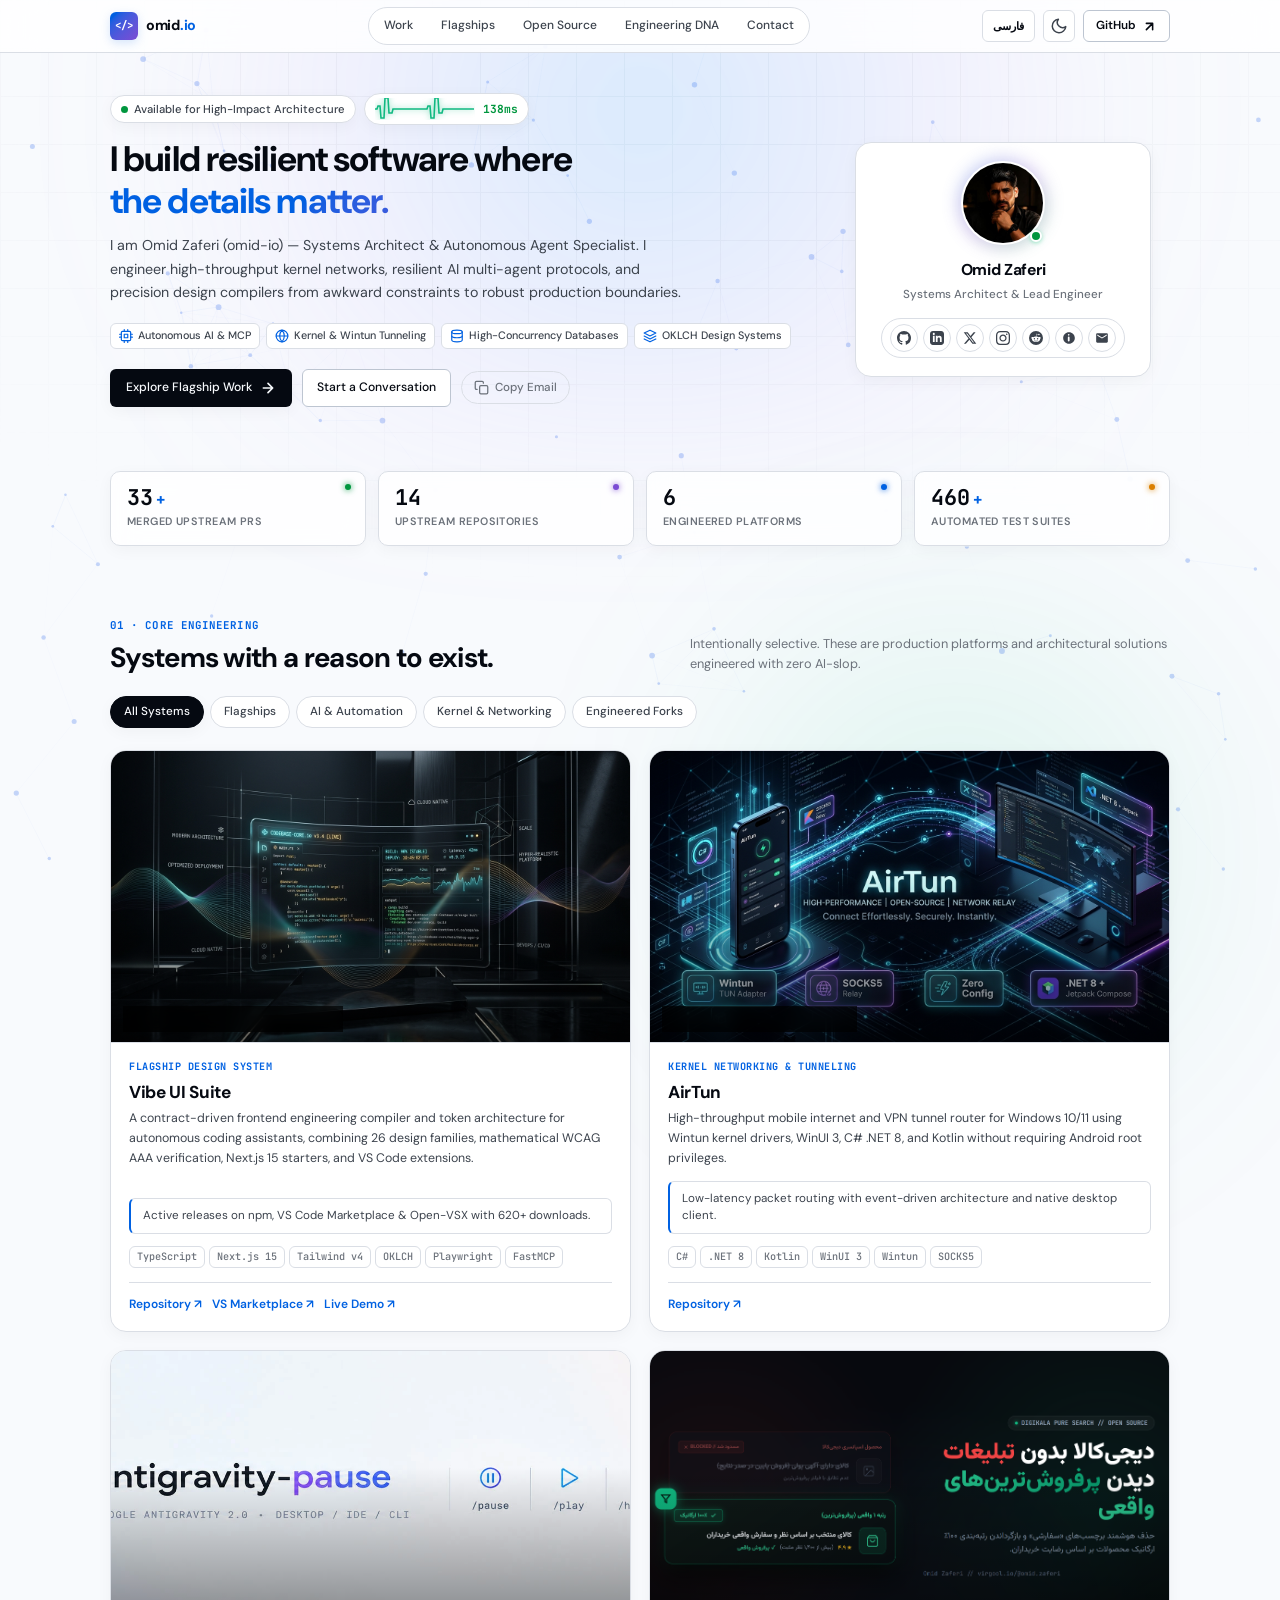
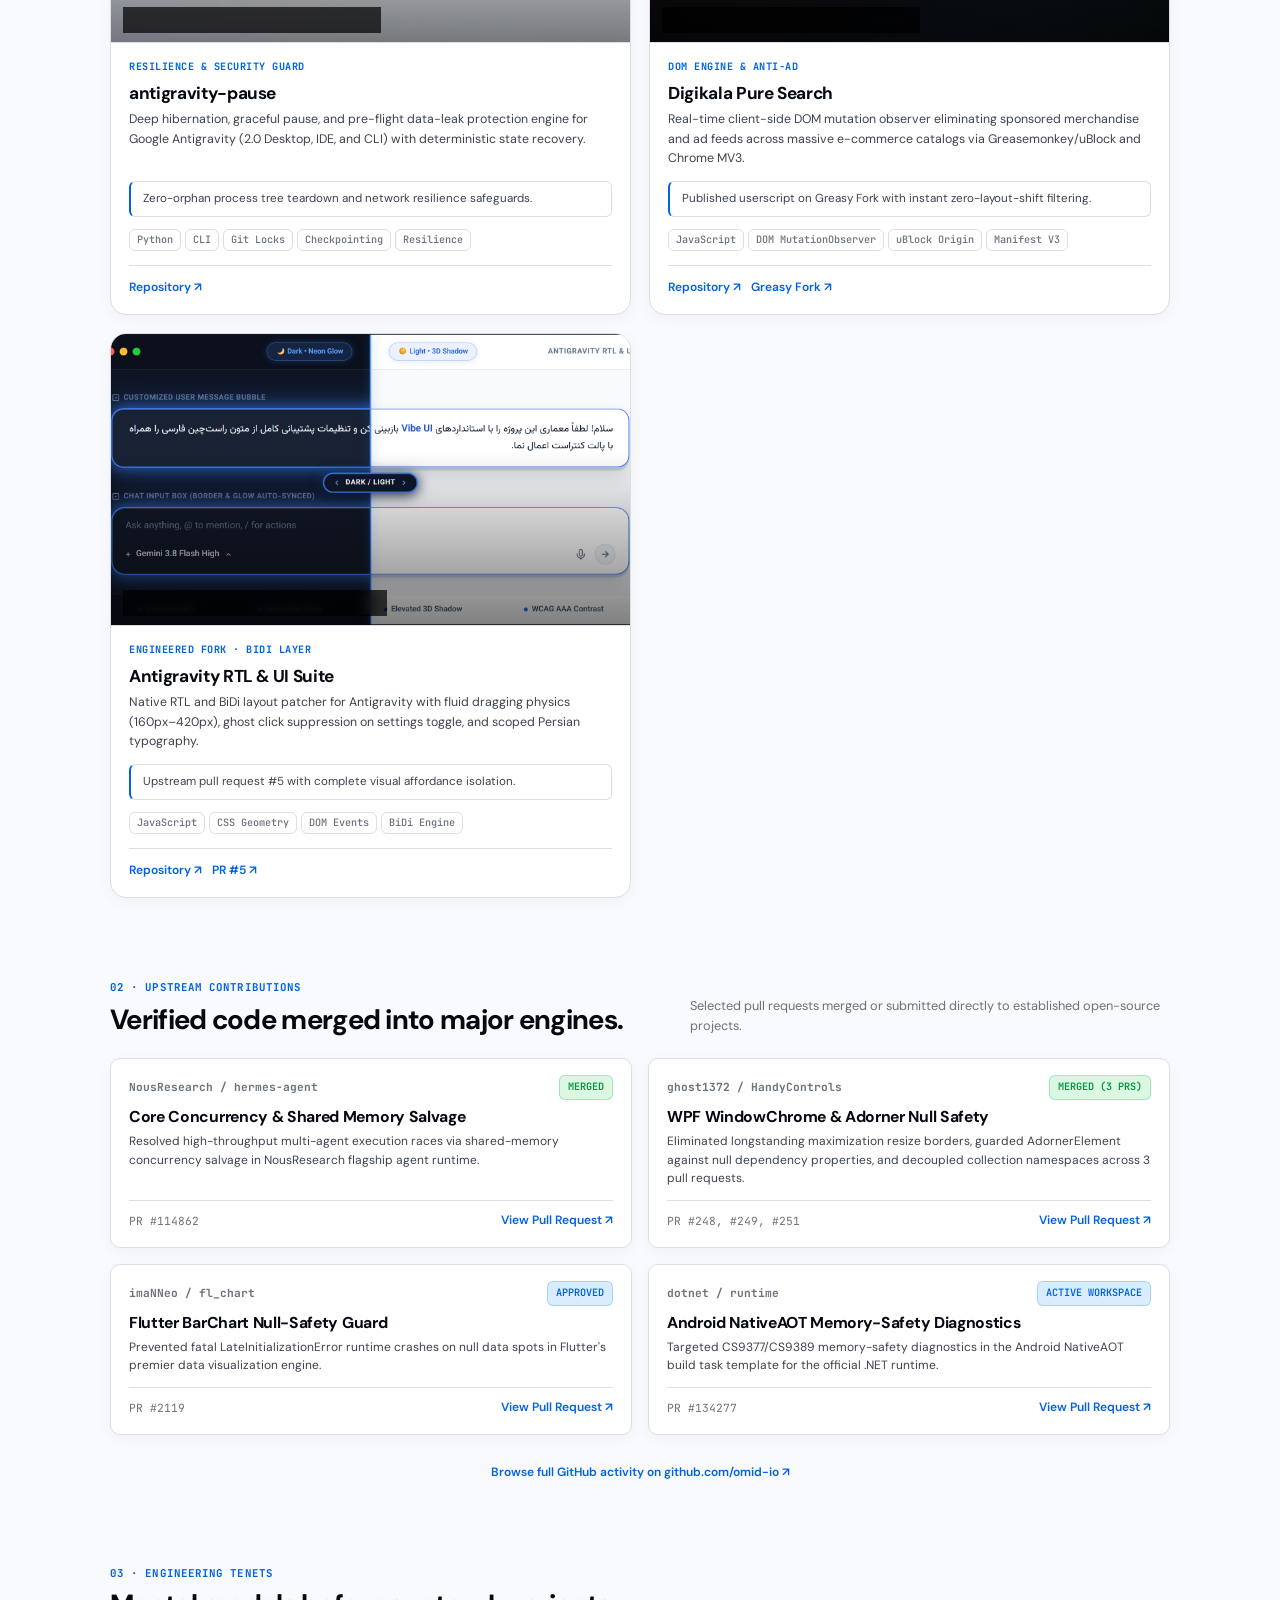
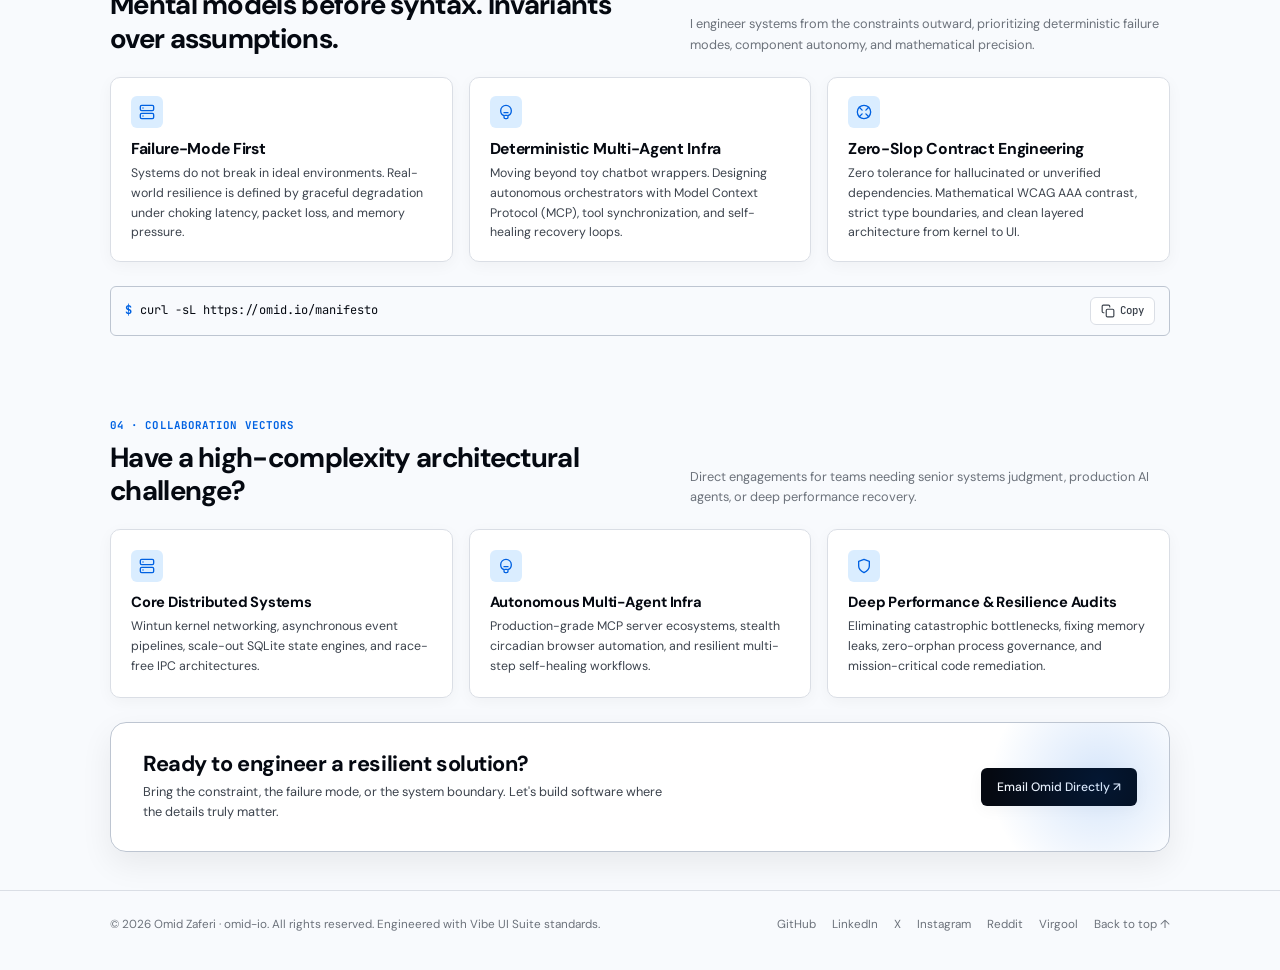
==== commit 378d7c7d: "chore(portfolio): remove google-flow-suite from showcase projects" ====
--- a/index.html
+++ b/index.html
@@ -132,15 +132,6 @@
           {
             "@type": "SoftwareApplication",
             "position": 3,
-            "name": "Google Flow Suite",
-            "applicationCategory": "DeveloperApplication",
-            "operatingSystem": "Cross-platform",
-            "url": "https://github.com/omid-io/google-flow-suite",
-            "description": "Dual-engine automation combining Chrome MV3, Playwright CDP, FastMCP, and SQLite history persistence."
-          },
-          {
-            "@type": "SoftwareApplication",
-            "position": 4,
             "name": "antigravity-pause",
             "applicationCategory": "SecurityApplication",
             "operatingSystem": "Cross-platform",
@@ -149,7 +140,7 @@
           },
           {
             "@type": "SoftwareApplication",
-            "position": 5,
+            "position": 4,
             "name": "Digikala Pure Search",
             "applicationCategory": "BrowserExtension",
             "operatingSystem": "Browser",
@@ -158,7 +149,7 @@
           },
           {
             "@type": "SoftwareApplication",
-            "position": 6,
+            "position": 5,
             "name": "Antigravity RTL & UI Suite",
             "applicationCategory": "BrowserExtension",
             "operatingSystem": "Browser",
@@ -471,37 +462,6 @@
             </div>
           </article>
 
-          <!-- Project 3: Google Flow Suite -->
-          <article class="project-card spotlight-card" data-category="flagship ai">
-            <div class="project-banner-frame">
-              <img class="project-banner-img" src="assets/banners/google-flow-suite.webp" alt="Google Flow Suite Banner" loading="lazy" decoding="async">
-              <div class="project-banner-overlay" aria-hidden="true"></div>
-              <div class="project-banner-badge">Python · Playwright CDP · FastMCP</div>
-            </div>
-            <div class="project-card-body">
-              <div class="project-card-header">
-                <span class="project-tag" data-i18n="projects.items.flow.tag">Automation &amp; Generative Suite</span>
-              </div>
-              <h3 class="project-card-title" data-i18n="projects.items.flow.title">Google Flow Suite</h3>
-              <p class="project-card-desc" data-i18n="projects.items.flow.desc">
-                High-throughput dual-engine automation combining Chrome MV3, Playwright CDP, FastMCP protocol, SQLite history persistence, and asynchronous AI media processing queues.
-              </p>
-              <div class="project-proof-callout" data-i18n="projects.items.flow.proof">
-                462 unit &amp; integration tests passing with dual CDP/REST architecture.
-              </div>
-              <div class="stack-chips-group">
-                <span class="stack-chip">Python</span>
-                <span class="stack-chip">FastAPI</span>
-                <span class="stack-chip">Playwright CDP</span>
-                <span class="stack-chip">SQLite</span>
-                <span class="stack-chip">FastMCP</span>
-                <span class="stack-chip">AsyncIO</span>
-              </div>
-              <div class="project-card-actions">
-                <a class="card-action-link" href="https://github.com/omid-io/google-flow-suite" target="_blank" rel="noreferrer" data-i18n="projects.viewRepo">Repository ↗</a>
-              </div>
-            </div>
-          </article>
 
           <!-- Project 4: antigravity-pause -->
           <article class="project-card spotlight-card" data-category="flagship ai">
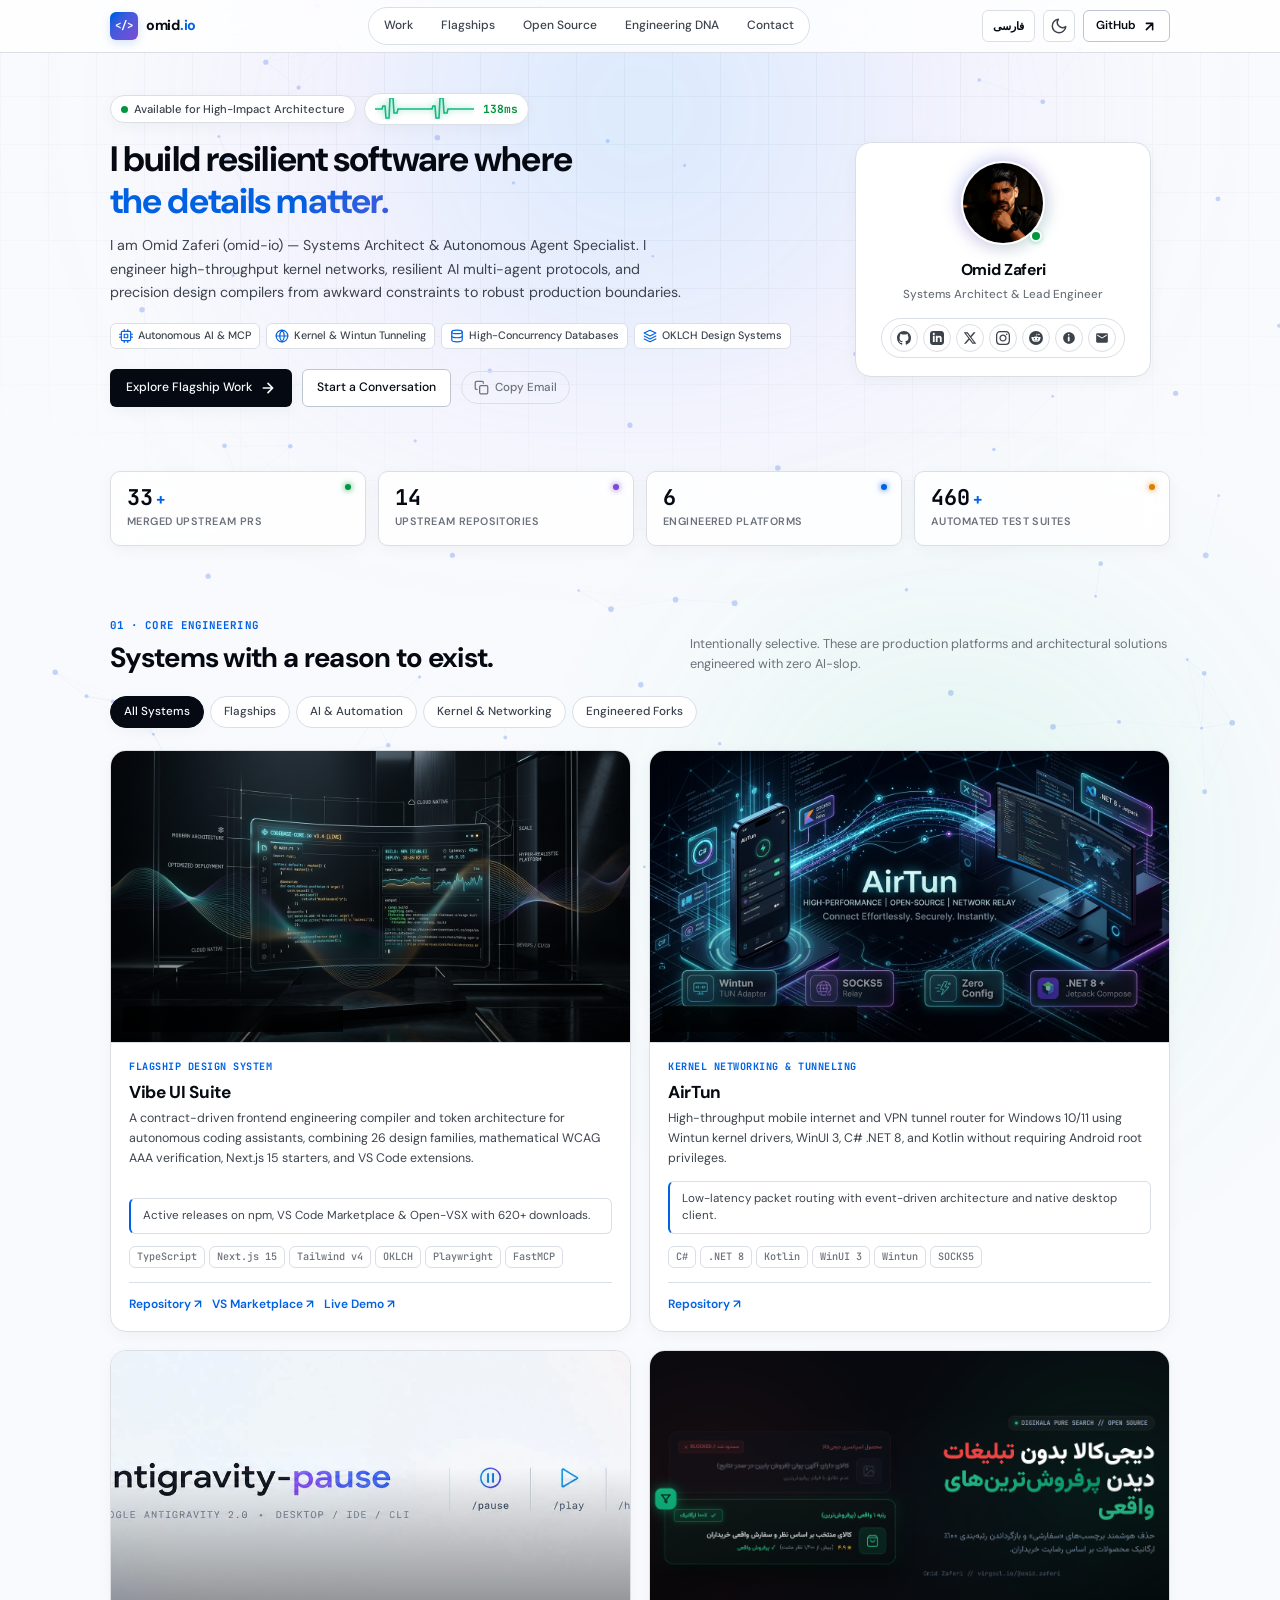
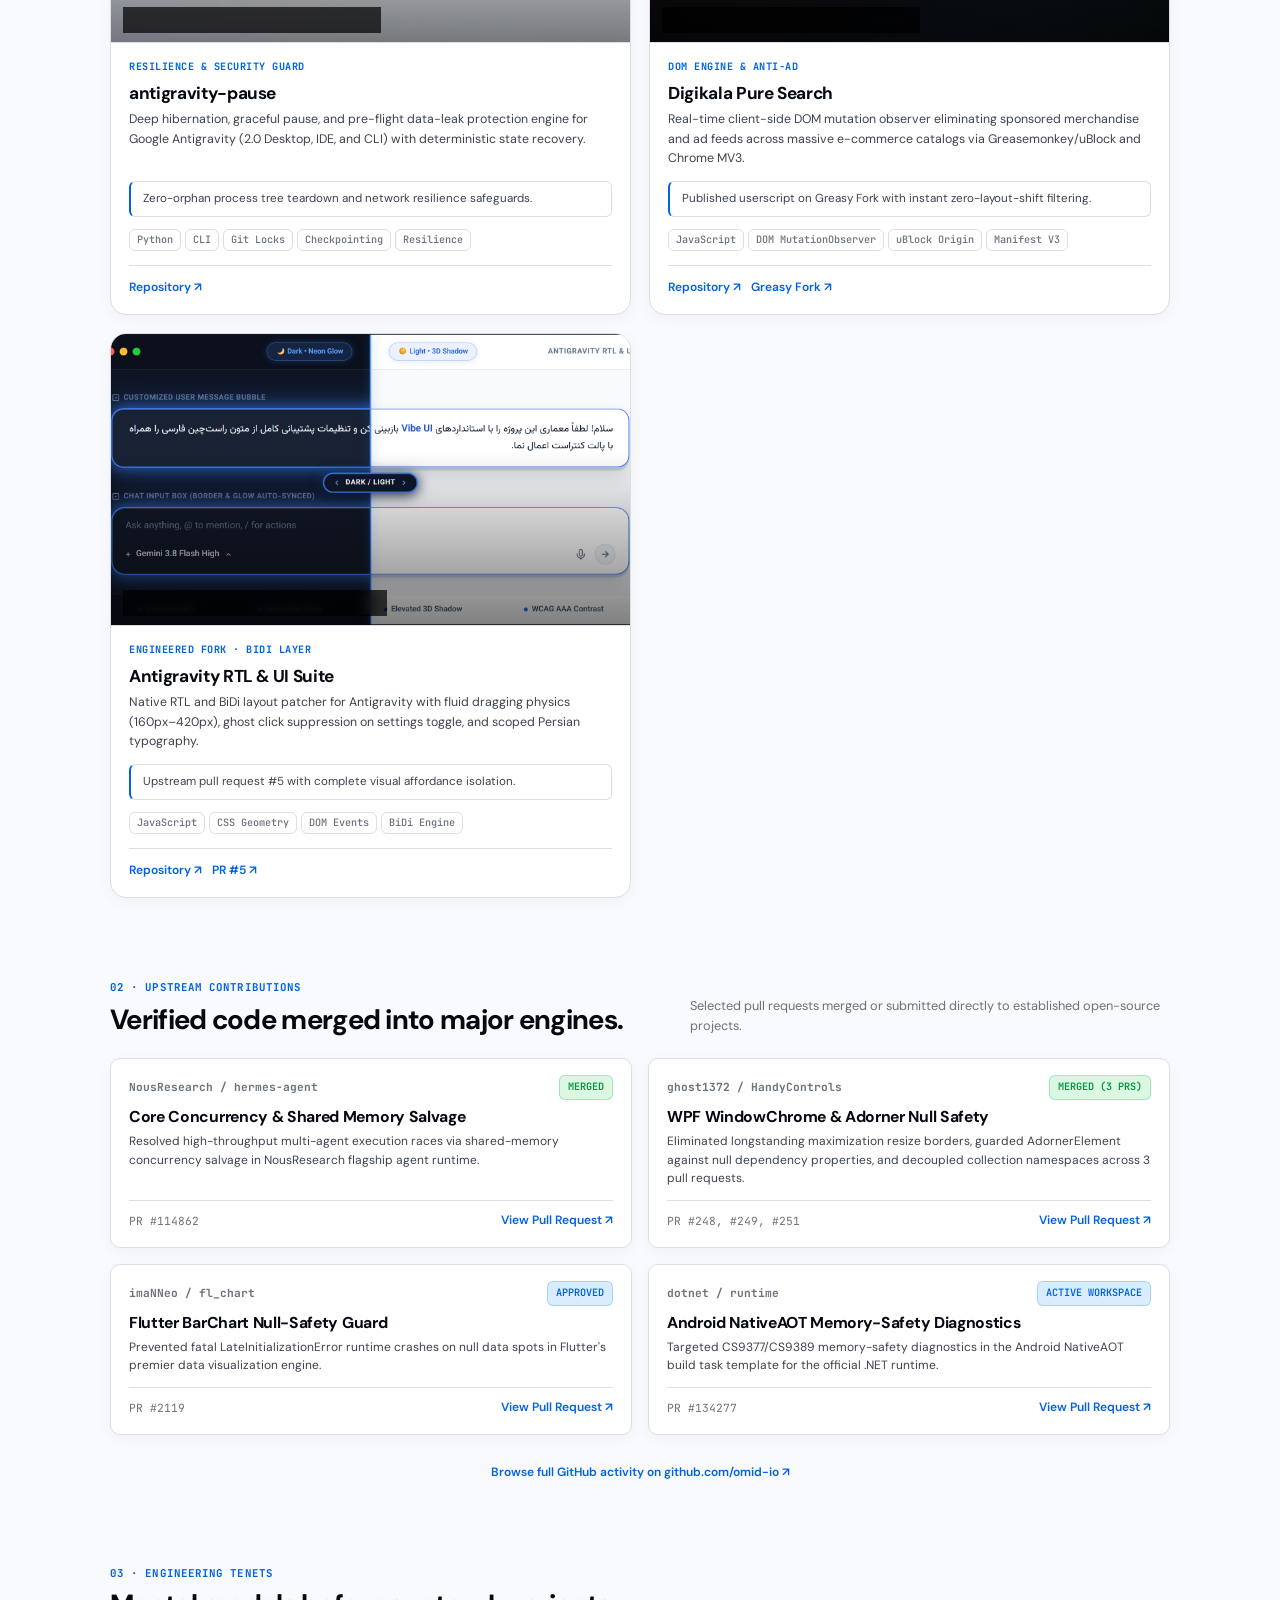
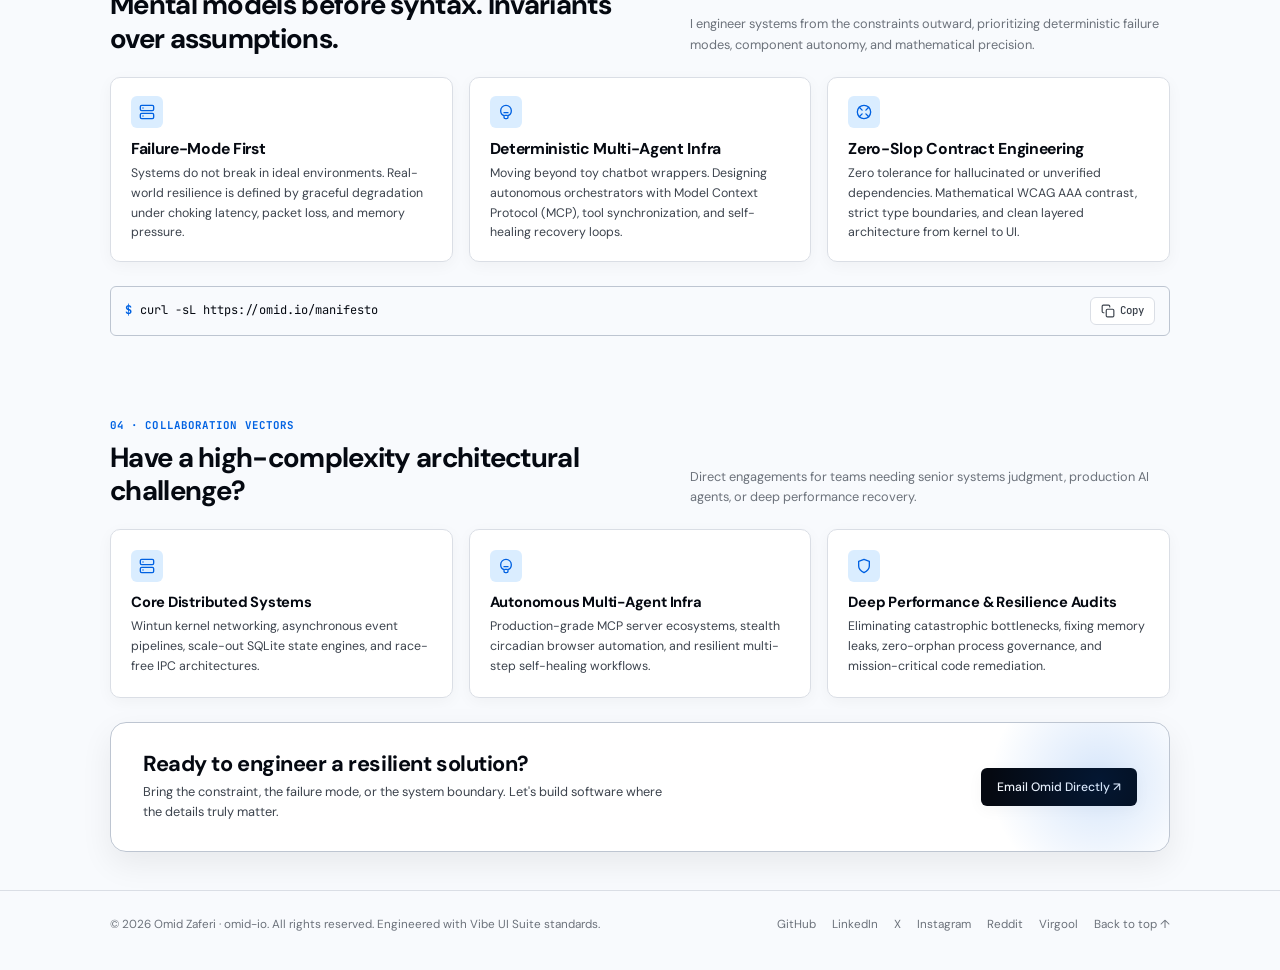
==== commit 4fa63b7f: "fix(seo): update Google Search Console verification tokens (HTML file + meta tag)" ====
--- a/index.html
+++ b/index.html
@@ -9,6 +9,7 @@
   <meta name="keywords" content="Omid Zaferi, omid-io, Software Architect, Systems Engineer, Autonomous AI Agents, FastMCP, Model Context Protocol, Wintun, Kernel Networking, Vibe UI Suite, C#, Python, TypeScript, Next.js">
   <meta name="author" content="Omid Zaferi">
   <meta name="robots" content="index, follow">
+  <meta name="google-site-verification" content="Lhq_SvwJj1hq1waSqU1BmBQRzCGjdTeM8aDfxTe9VbU">
   
   <!-- Canonical & Multi-Language Alternates -->
   <link rel="canonical" href="https://omid-io.github.io/">
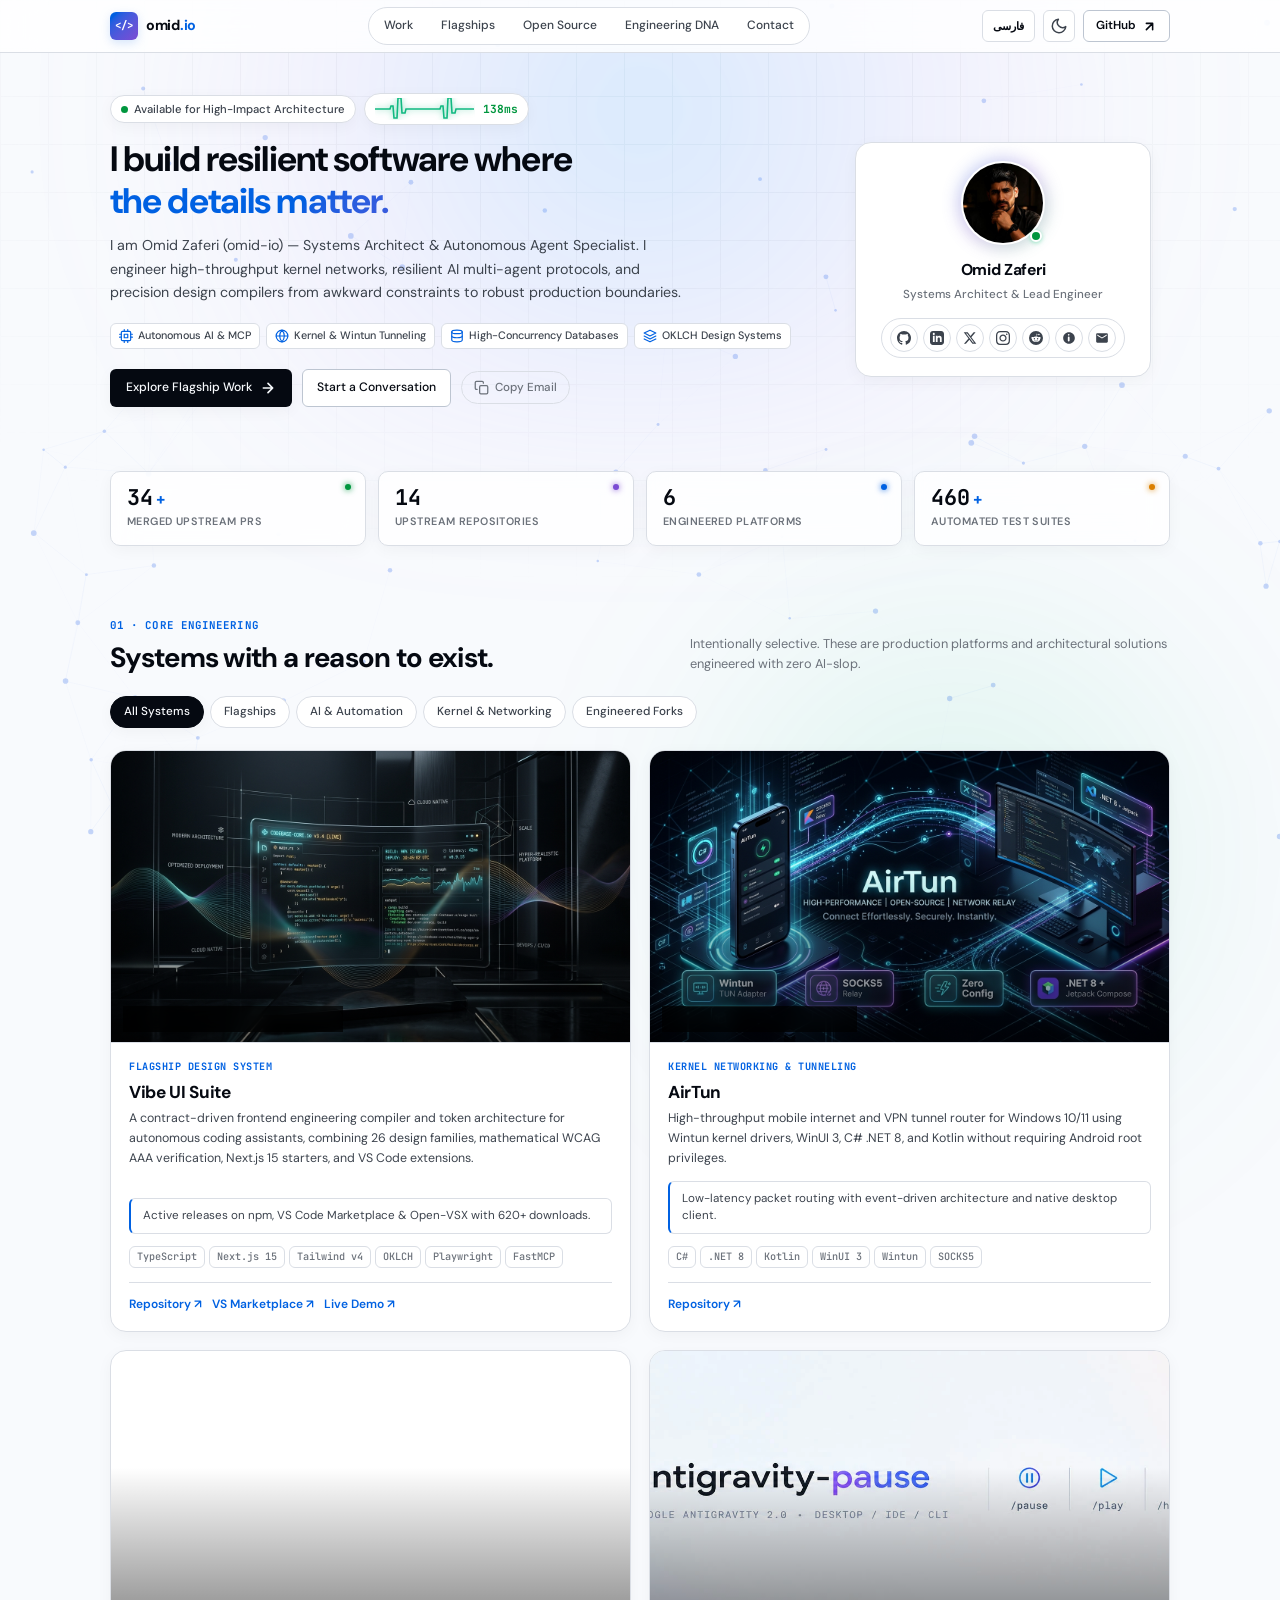
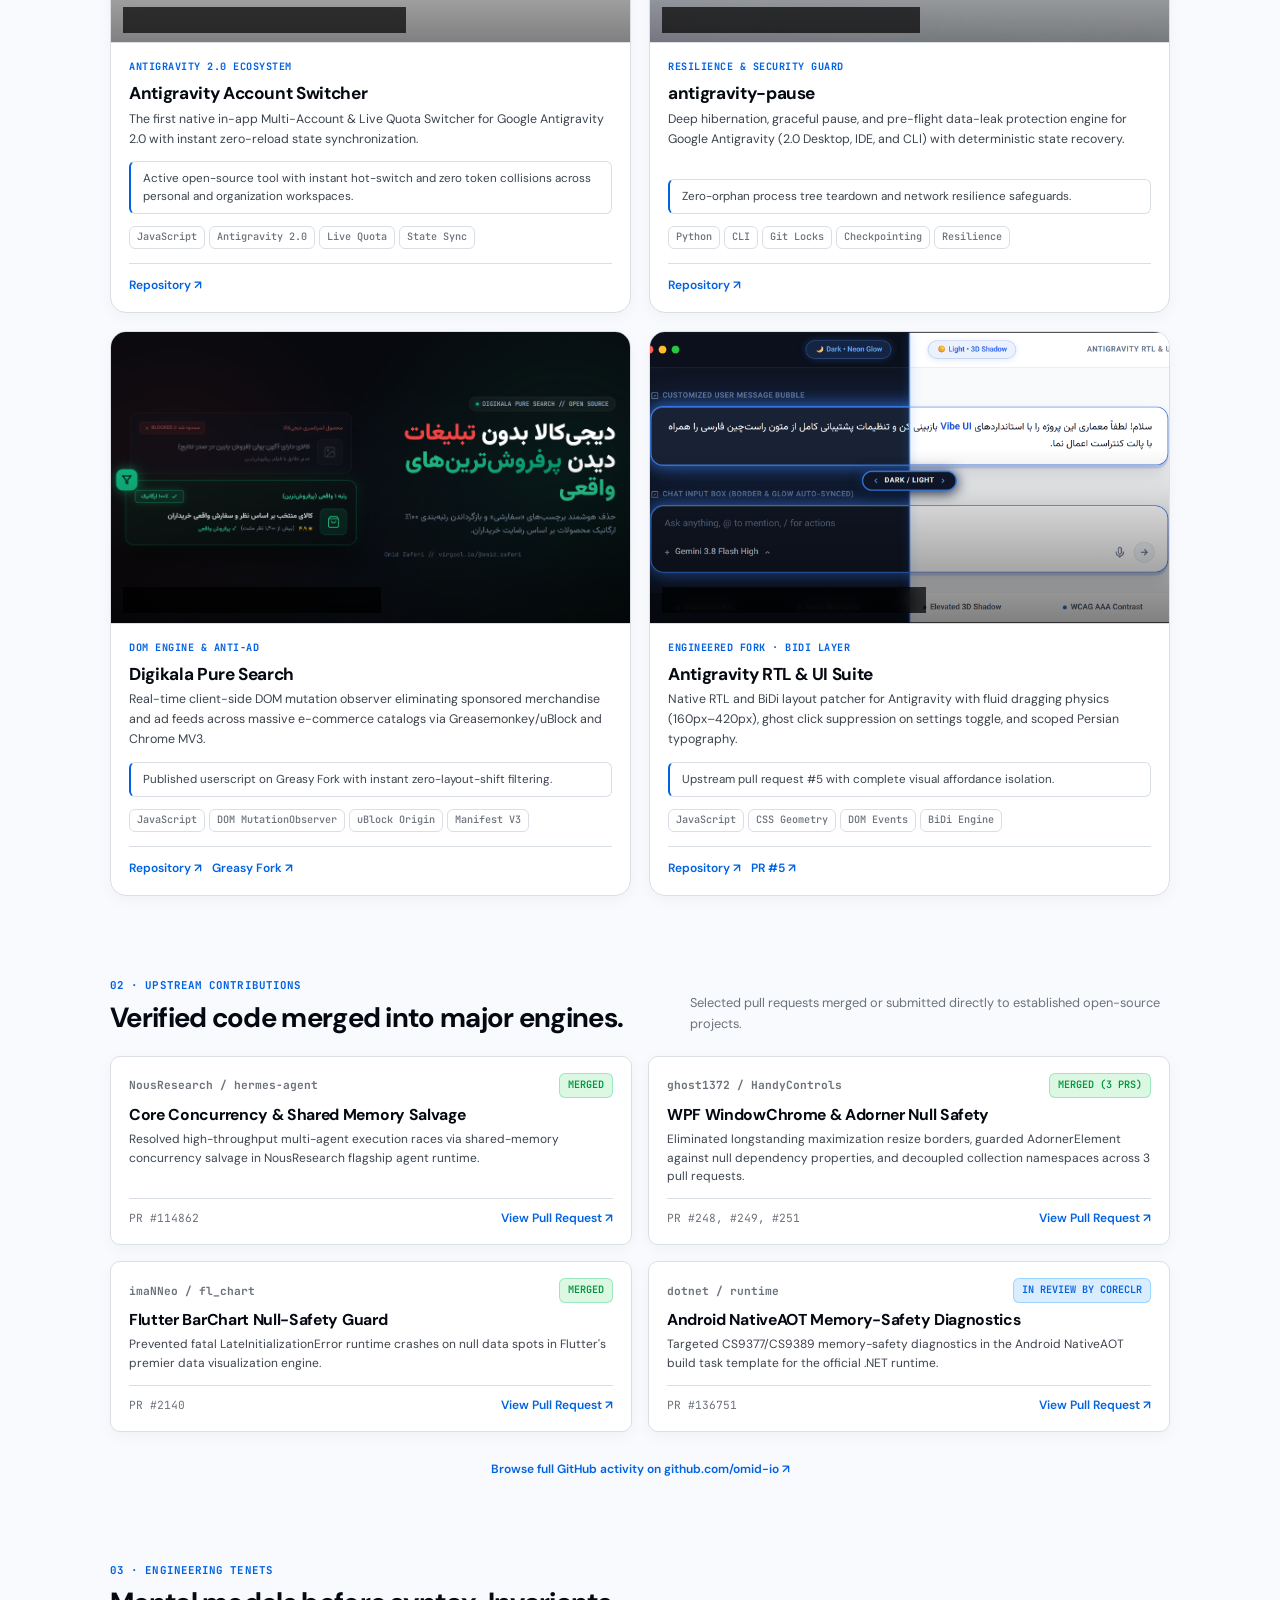
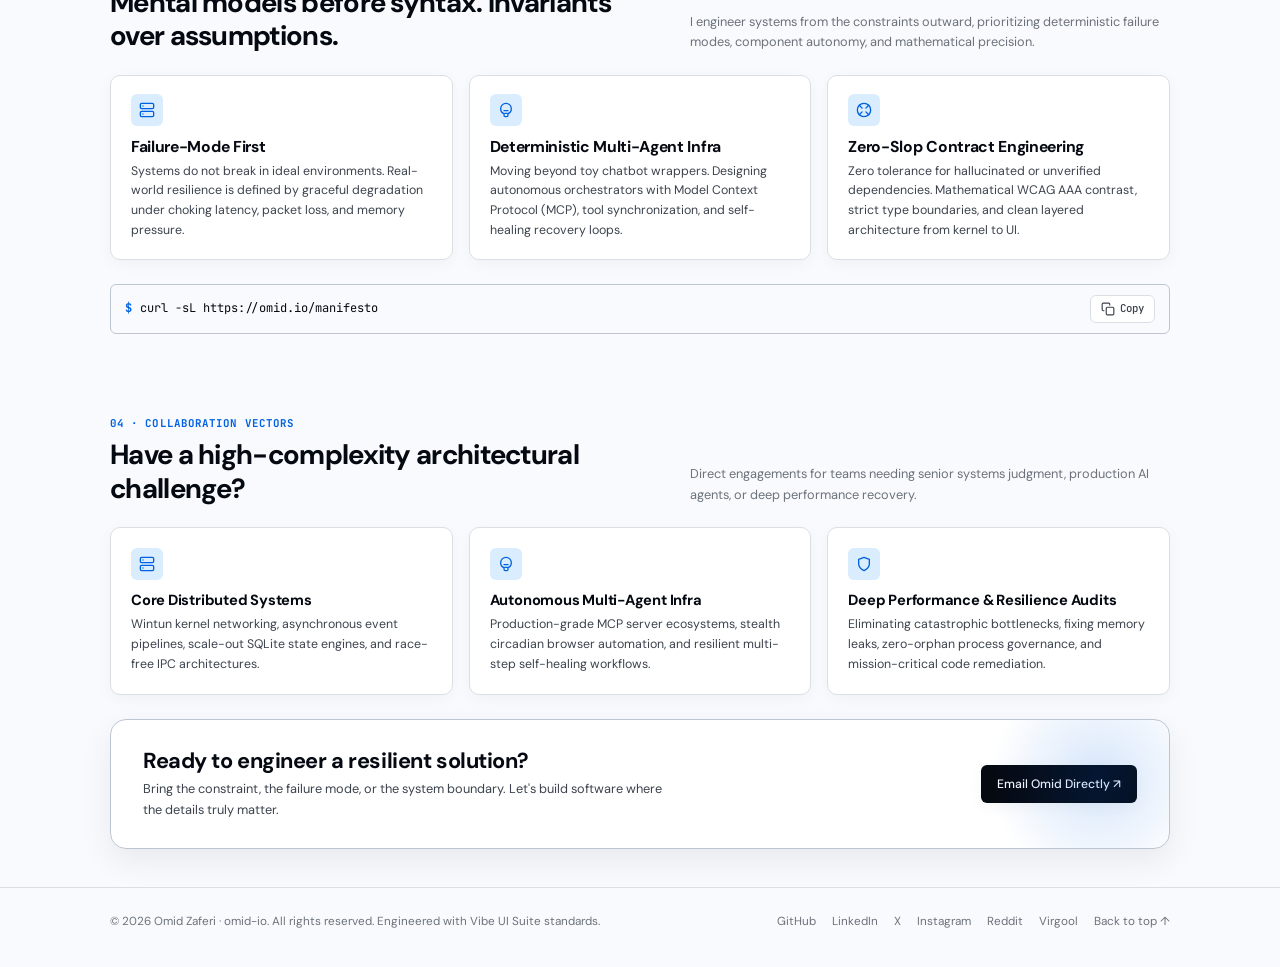
==== commit 895ff64c: "feat(portfolio): add antigravity-account-switcher, update fl_chart PR #2140 merged & dotnet runtime " ====
--- a/index.html
+++ b/index.html
@@ -150,6 +150,15 @@
           },
           {
             "@type": "SoftwareApplication",
+            "position": 6,
+            "name": "Antigravity Account Switcher",
+            "applicationCategory": "DeveloperApplication",
+            "operatingSystem": "Cross-platform",
+            "url": "https://github.com/omid-io/antigravity-account-switcher",
+            "description": "Native in-app multi-account and live quota switcher for Google Antigravity 2.0."
+          },
+          {
+            "@type": "SoftwareApplication",
             "position": 5,
             "name": "Antigravity RTL & UI Suite",
             "applicationCategory": "BrowserExtension",
@@ -350,7 +359,7 @@
         <div class="telemetry-grid">
           <div class="telemetry-card spotlight-card">
             <div class="telemetry-indicator emerald-indicator" aria-hidden="true"></div>
-            <div class="telemetry-number"><bdi class="mono-data">33</bdi><span class="telemetry-plus">+</span></div>
+            <div class="telemetry-number"><bdi class="mono-data">34</bdi><span class="telemetry-plus">+</span></div>
             <div class="telemetry-label" data-i18n="hero.stats.prs">Merged Upstream PRs</div>
           </div>
           <div class="telemetry-card spotlight-card">
@@ -464,6 +473,35 @@
           </article>
 
 
+          <!-- Project 3: antigravity-account-switcher -->
+          <article class="project-card spotlight-card" data-category="flagship ai">
+            <div class="project-banner-frame">
+              <div class="project-banner-overlay" aria-hidden="true"></div>
+              <div class="project-banner-badge">JavaScript · Multi-Account · Quota Watcher</div>
+            </div>
+            <div class="project-card-body">
+              <div class="project-card-header">
+                <span class="project-tag" data-i18n="projects.items.switcher.tag">Antigravity 2.0 Ecosystem</span>
+              </div>
+              <h3 class="project-card-title" data-i18n="projects.items.switcher.title">Antigravity Account Switcher</h3>
+              <p class="project-card-desc" data-i18n="projects.items.switcher.desc">
+                The first native in-app Multi-Account &amp; Live Quota Switcher for Google Antigravity 2.0 with instant zero-reload state synchronization.
+              </p>
+              <div class="project-proof-callout" data-i18n="projects.items.switcher.proof">
+                Active open-source tool with instant hot-switch and zero token collisions across personal and organization workspaces.
+              </div>
+              <div class="stack-chips-group">
+                <span class="stack-chip">JavaScript</span>
+                <span class="stack-chip">Antigravity 2.0</span>
+                <span class="stack-chip">Live Quota</span>
+                <span class="stack-chip">State Sync</span>
+              </div>
+              <div class="project-card-actions">
+                <a class="card-action-link" href="https://github.com/omid-io/antigravity-account-switcher" target="_blank" rel="noreferrer" data-i18n="projects.viewRepo">Repository ↗</a>
+              </div>
+            </div>
+          </article>
+
           <!-- Project 4: antigravity-pause -->
           <article class="project-card spotlight-card" data-category="flagship ai">
             <div class="project-banner-frame">
@@ -611,15 +649,15 @@
           <article class="upstream-card spotlight-card">
             <div class="upstream-card-top">
               <span class="upstream-org">imaNNeo / fl_chart</span>
-              <span class="upstream-badge badge-approved">Approved</span>
-            </div>
-            <h3 class="upstream-title" data-i18n="upstream.items.flchart.title">Flutter BarChart Null-Safety Guard</h3>
+              <span class="upstream-badge badge-merged">Merged</span>
+            </div>
+            <h3 class="upstream-title" data-i18n="upstream.items.flchart.title">Rotated Chart Axis Labels Regression Shield</h3>
             <p class="upstream-desc" data-i18n="upstream.items.flchart.desc">
-              Prevented fatal LateInitializationError runtime crashes on null data spots in Flutter's premier data visualization engine.
+              Engineered comprehensive regression test for rotated BarChart axis labels in Flutter premier chart library, resolving label clipping under constrained layouts.
             </p>
             <div class="upstream-footer">
-              <span class="upstream-pr-id"><bdi>PR #2119</bdi></span>
-              <a class="card-action-link" href="https://github.com/imaNNeo/fl_chart/pull/2119" target="_blank" rel="noreferrer">View Pull Request ↗</a>
+              <span class="upstream-pr-id"><bdi>PR #2140</bdi></span>
+              <a class="card-action-link" href="https://github.com/imaNNeo/fl_chart/pull/2140" target="_blank" rel="noreferrer">View Pull Request ↗</a>
             </div>
           </article>
 
@@ -627,15 +665,15 @@
           <article class="upstream-card spotlight-card">
             <div class="upstream-card-top">
               <span class="upstream-org">dotnet / runtime</span>
-              <span class="upstream-badge badge-approved">Active Workspace</span>
-            </div>
-            <h3 class="upstream-title" data-i18n="upstream.items.dotnet.title">Android NativeAOT Memory-Safety Diagnostics</h3>
+              <span class="upstream-badge badge-approved">In Review by CoreCLR</span>
+            </div>
+            <h3 class="upstream-title" data-i18n="upstream.items.dotnet.title">CoreLib Task.WaitAll OOM Elimination (#136268)</h3>
             <p class="upstream-desc" data-i18n="upstream.items.dotnet.desc">
-              Targeted CS9377/CS9389 memory-safety diagnostics in the Android NativeAOT build task template for the official .NET runtime.
+              Targeted Windows x86 stress-test out-of-memory bottlenecks in Task.AddExceptionsForCompletedTask by caching remote stack traces and avoiding per-task allocations in CoreLib.
             </p>
             <div class="upstream-footer">
-              <span class="upstream-pr-id"><bdi>PR #134277</bdi></span>
-              <a class="card-action-link" href="https://github.com/dotnet/runtime/pull/134277" target="_blank" rel="noreferrer">View Pull Request ↗</a>
+              <span class="upstream-pr-id"><bdi>PR #136751</bdi></span>
+              <a class="card-action-link" href="https://github.com/dotnet/runtime/pull/136751" target="_blank" rel="noreferrer">View Pull Request ↗</a>
             </div>
           </article>
         </div>
